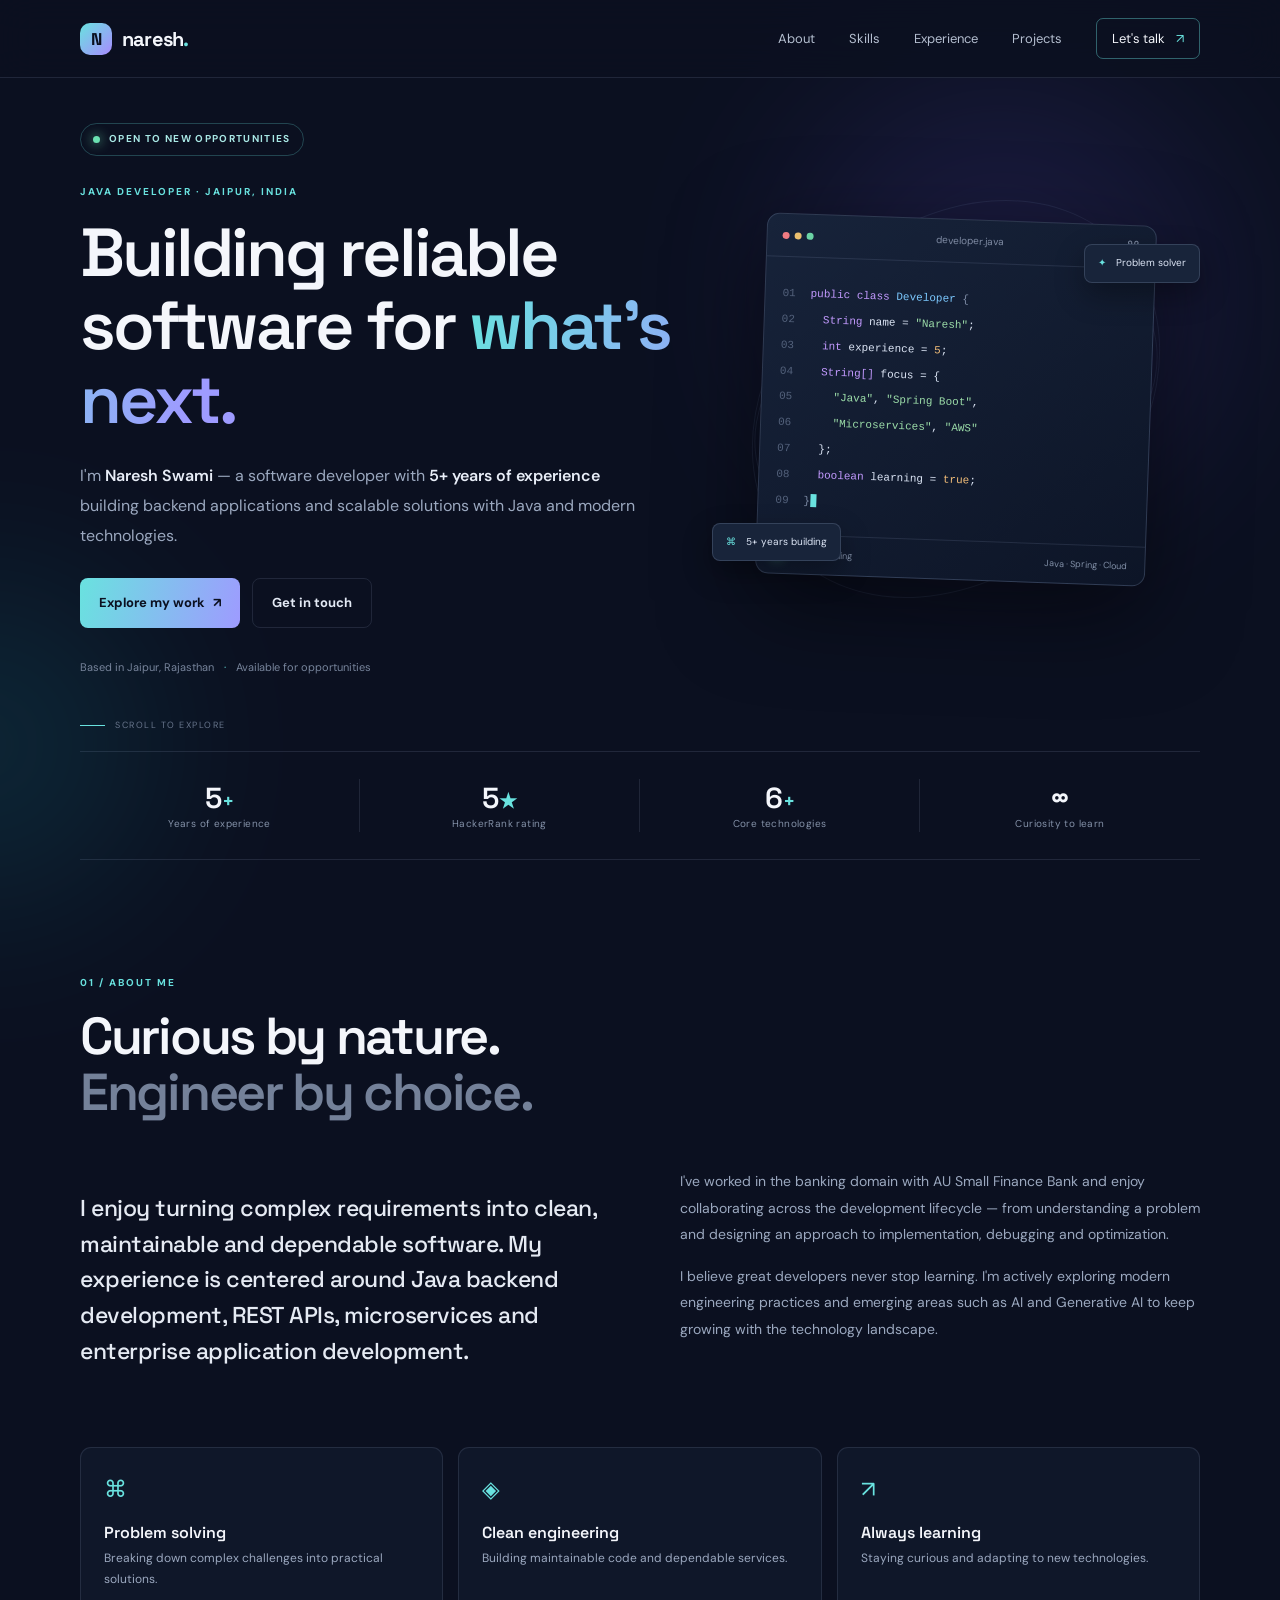
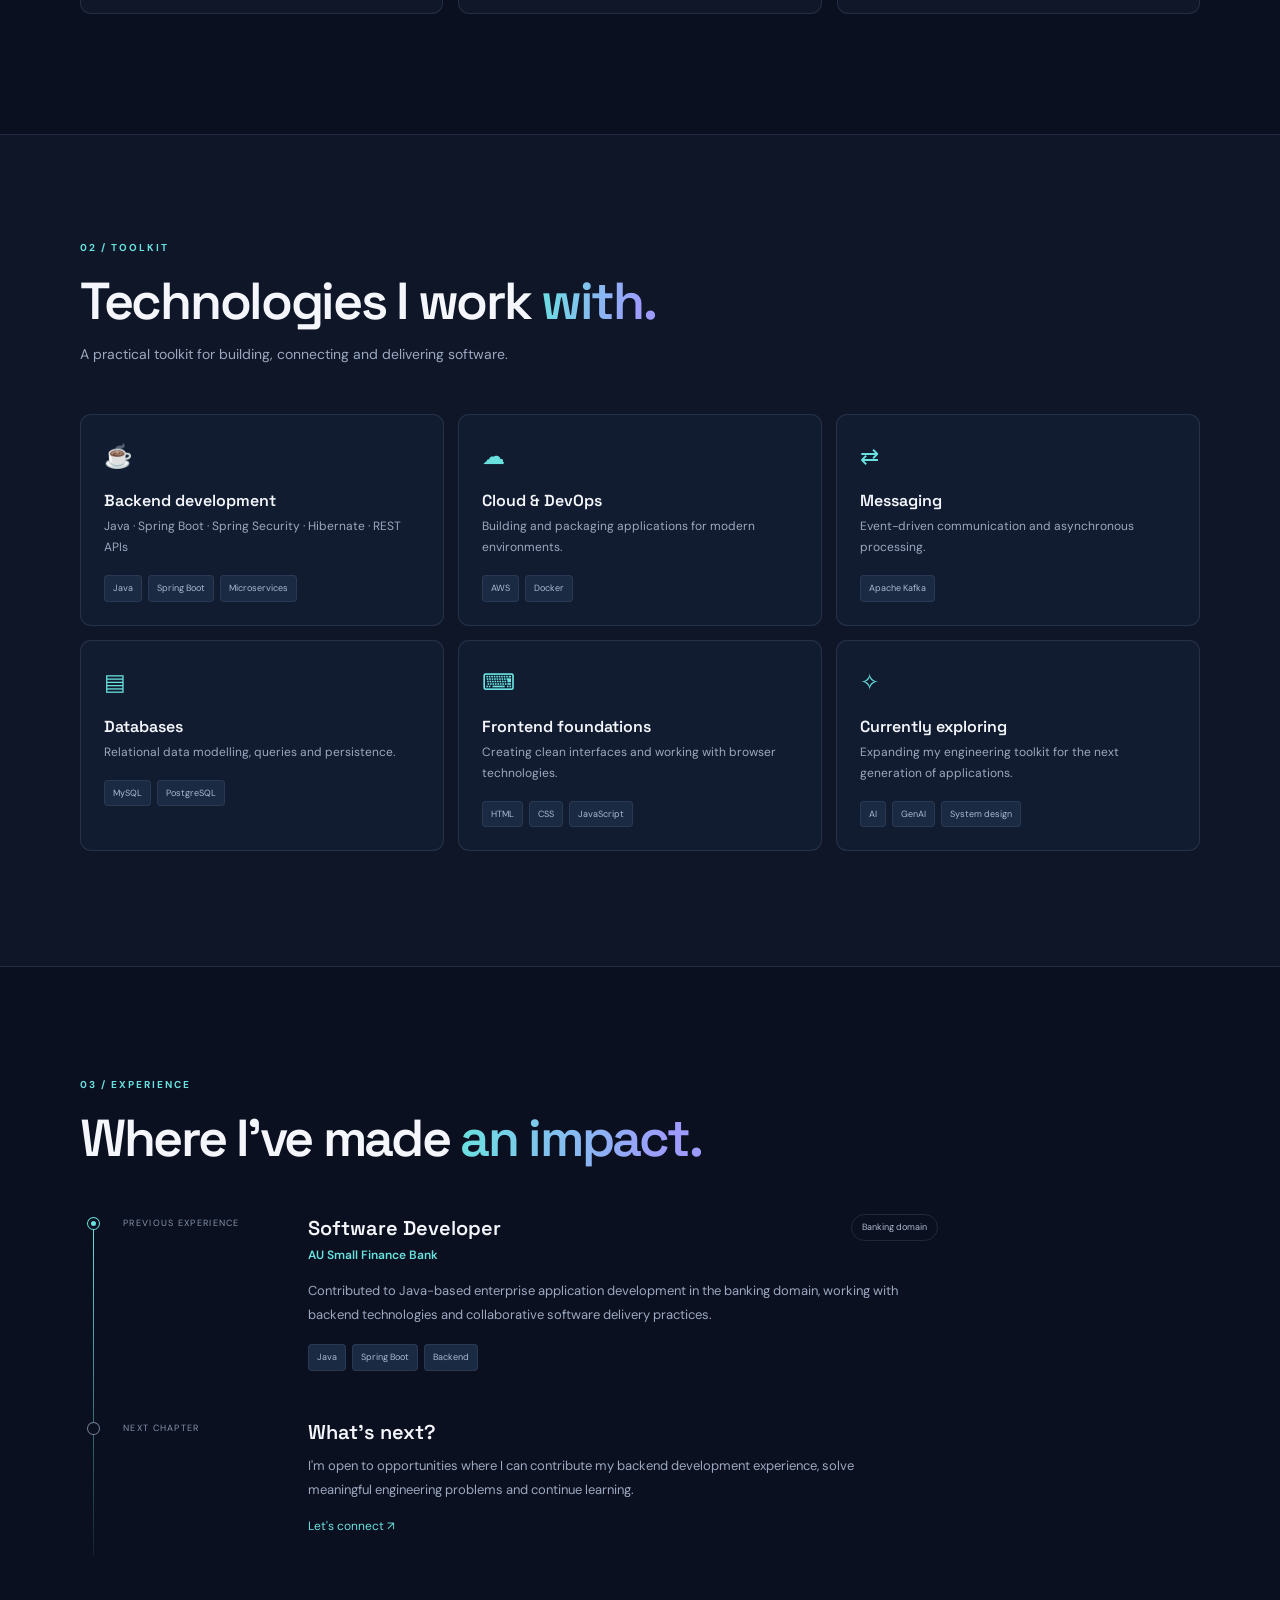
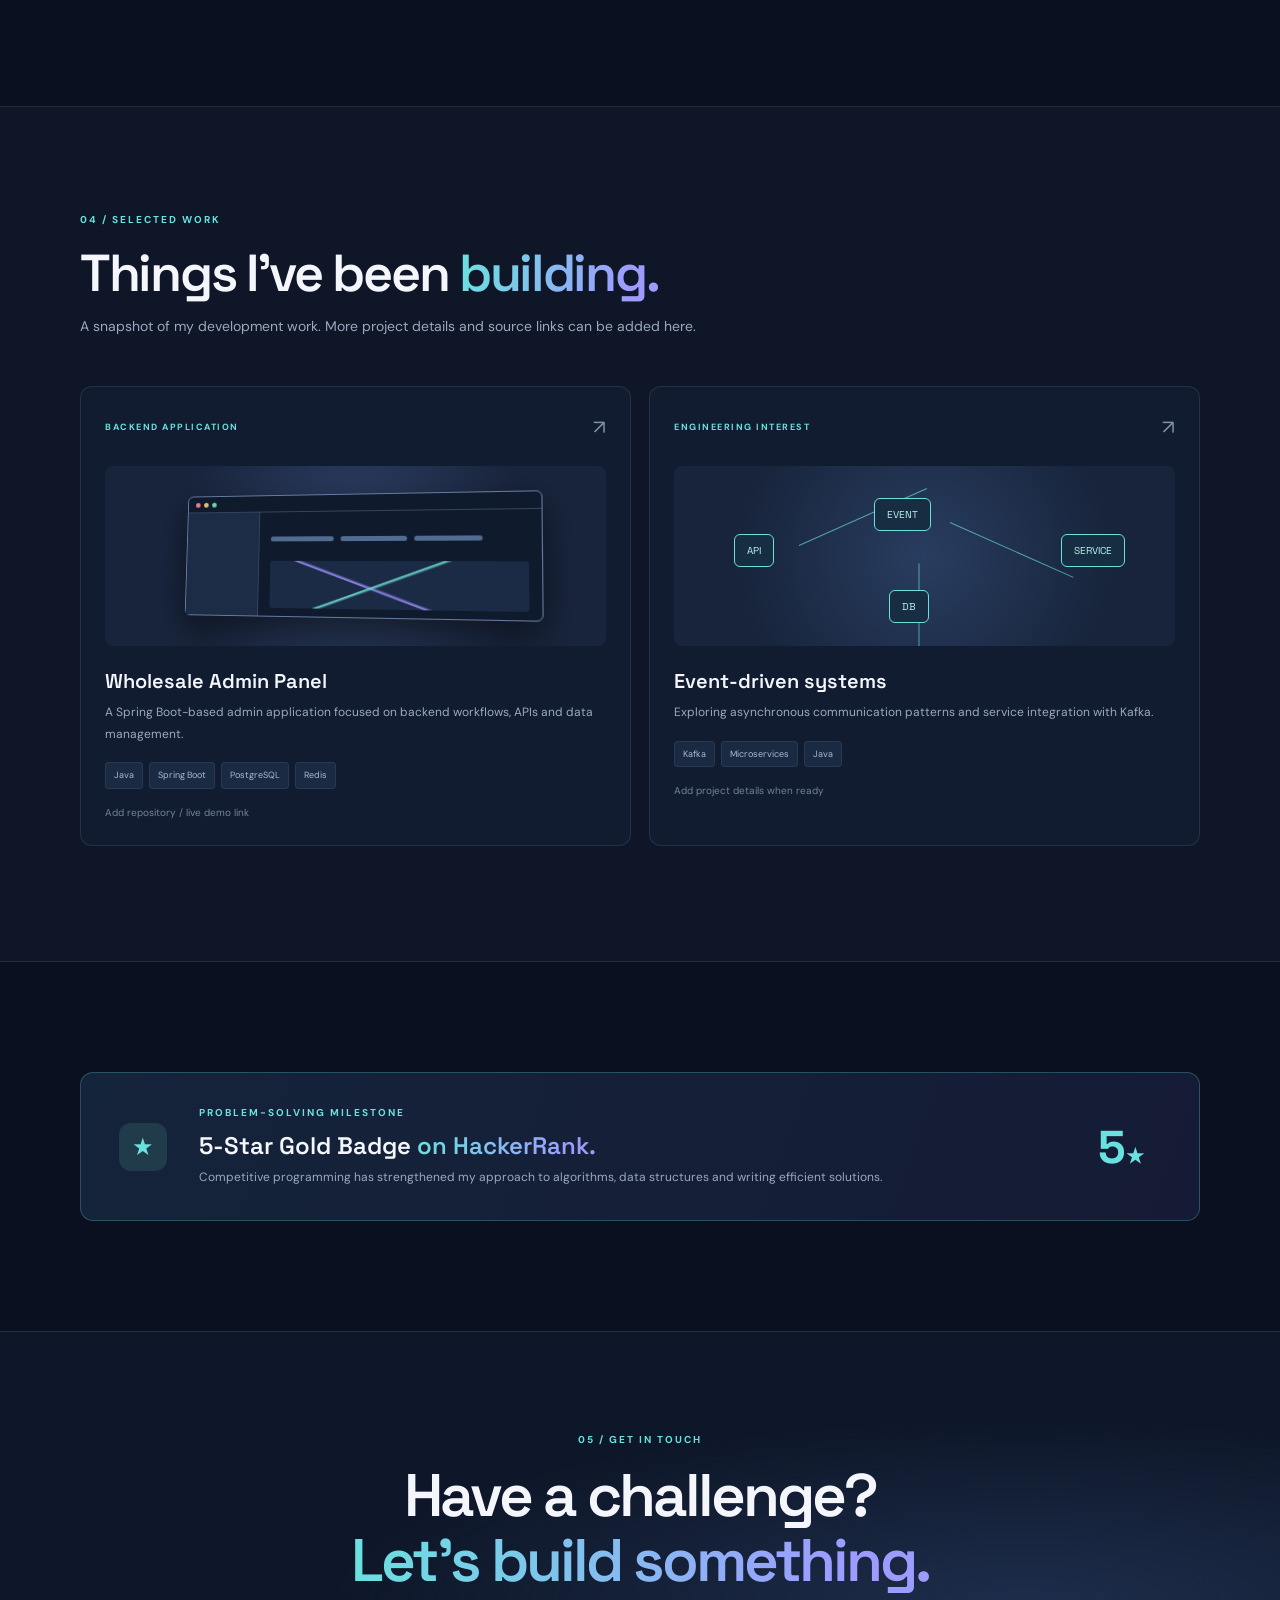
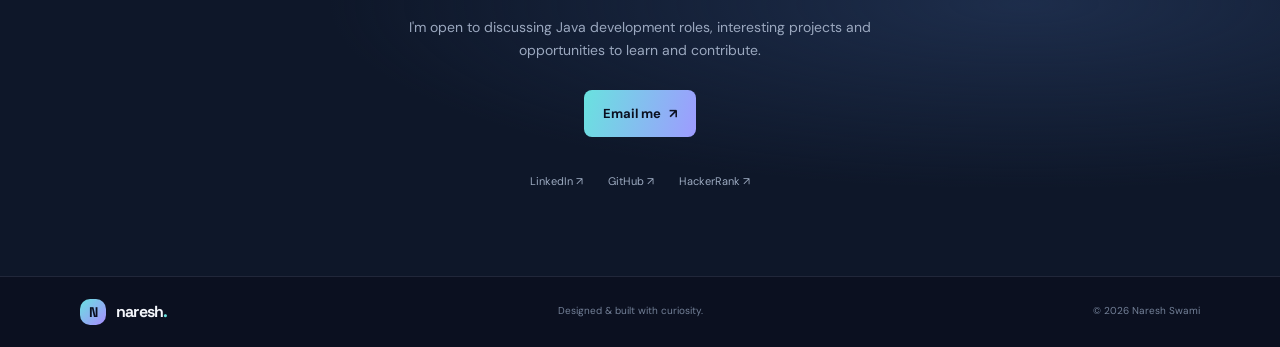
==== index.html @ f4369793 "first commit" ====
<!DOCTYPE html>
<html lang="en">
<head>
  <meta charset="UTF-8" />
  <meta name="viewport" content="width=device-width, initial-scale=1.0" />
  <meta name="theme-color" content="#0b1020" />
  <meta name="description" content="Naresh Swami — Java Developer with 5+ years of experience in Java, Spring Boot, Microservices, AWS and Kafka." />
  <title>Naresh Swami | Java Developer</title>
  <link rel="preconnect" href="https://fonts.googleapis.com">
  <link rel="preconnect" href="https://fonts.gstatic.com" crossorigin>
  <link href="https://fonts.googleapis.com/css2?family=DM+Sans:wght@400;500;600;700&family=Space+Grotesk:wght@400;500;600;700&display=swap" rel="stylesheet">
  <link rel="stylesheet" href="style.css" />
</head>
<body>
  <div class="ambient ambient-one"></div><div class="ambient ambient-two"></div>
  <header class="site-header">
    <nav class="nav container" aria-label="Main navigation">
      <a class="brand" href="#home" aria-label="Naresh Swami home"><span class="brand-mark">N</span><span>naresh<span class="brand-dot">.</span></span></a>
      <button class="menu-toggle" id="menuToggle" aria-label="Open navigation" aria-expanded="false"><span></span><span></span><span></span></button>
      <div class="nav-links" id="navLinks">
        <a href="#about">About</a><a href="#skills">Skills</a><a href="#experience">Experience</a><a href="#projects">Projects</a>
        <a class="nav-cta" href="#contact">Let's talk <span>↗</span></a>
      </div>
    </nav>
  </header>

  <main>
    <section class="hero container" id="home">
      <div class="hero-copy">
        <div class="availability"><span class="pulse"></span> OPEN TO NEW OPPORTUNITIES</div>
        <p class="eyebrow">JAVA DEVELOPER · JAIPUR, INDIA</p>
        <h1>Building reliable<br>software for <span class="gradient-text">what's next.</span></h1>
        <p class="hero-intro">I'm <strong>Naresh Swami</strong> — a software developer with <strong>5+ years of experience</strong> building backend applications and scalable solutions with Java and modern technologies.</p>
        <div class="hero-actions">
          <a class="button button-primary" href="#projects">Explore my work <span>↗</span></a>
          <a class="button button-ghost" href="#contact">Get in touch</a>
        </div>
        <div class="hero-meta"><span>Based in Jaipur, Rajasthan</span><span class="meta-separator">·</span><span>Available for opportunities</span></div>
      </div>
      <div class="hero-visual" aria-label="Developer profile card">
        <div class="orbit orbit-a"></div><div class="orbit orbit-b"></div>
        <div class="code-card">
          <div class="code-top"><div class="window-dots"><i></i><i></i><i></i></div><span>developer.java</span><span class="code-lock">⌘</span></div>
          <div class="code-content">
            <div><span class="line-no">01</span><span class="code-purple">public class</span> <span class="code-blue">Developer</span> <span class="code-muted">{</span></div>
            <div><span class="line-no">02</span>&nbsp;&nbsp;<span class="code-purple">String</span> name = <span class="code-green">"Naresh"</span>;</div>
            <div><span class="line-no">03</span>&nbsp;&nbsp;<span class="code-purple">int</span> experience = <span class="code-orange">5</span>;</div>
            <div><span class="line-no">04</span>&nbsp;&nbsp;<span class="code-purple">String[]</span> focus = {</div>
            <div><span class="line-no">05</span>&nbsp;&nbsp;&nbsp;&nbsp;<span class="code-green">"Java"</span>, <span class="code-green">"Spring Boot"</span>,</div>
            <div><span class="line-no">06</span>&nbsp;&nbsp;&nbsp;&nbsp;<span class="code-green">"Microservices"</span>, <span class="code-green">"AWS"</span></div>
            <div><span class="line-no">07</span>&nbsp;&nbsp;};</div>
            <div><span class="line-no">08</span>&nbsp;&nbsp;<span class="code-purple">boolean</span> learning = <span class="code-orange">true</span>;</div>
            <div><span class="line-no">09</span><span class="code-muted">}</span><span class="cursor"></span></div>
          </div>
          <div class="code-footer"><span><b></b> Always learning</span><span>Java · Spring · Cloud</span></div>
        </div>
        <div class="float-chip chip-top"><span>✦</span> Problem solver</div>
        <div class="float-chip chip-bottom"><span>⌘</span> 5+ years building</div>
      </div>
      <a class="scroll-cue" href="#about"><span></span> SCROLL TO EXPLORE</a>
    </section>

    <section class="quick-stats container" aria-label="Highlights">
      <div class="stat"><strong>5<span>+</span></strong><small>Years of experience</small></div>
      <div class="stat"><strong>5<span>★</span></strong><small>HackerRank rating</small></div>
      <div class="stat"><strong>6<span>+</span></strong><small>Core technologies</small></div>
      <div class="stat"><strong>∞</strong><small>Curiosity to learn</small></div>
    </section>

    <section class="section container" id="about">
      <div class="section-heading"><p class="eyebrow">01 / ABOUT ME</p><h2>Curious by nature.<br><span class="muted-heading">Engineer by choice.</span></h2></div>
      <div class="about-grid">
        <div class="about-lead"><p>I enjoy turning complex requirements into clean, maintainable and dependable software. My experience is centered around Java backend development, REST APIs, microservices and enterprise application development.</p></div>
        <div class="about-detail"><p>I've worked in the banking domain with AU Small Finance Bank and enjoy collaborating across the development lifecycle — from understanding a problem and designing an approach to implementation, debugging and optimization.</p><p>I believe great developers never stop learning. I'm actively exploring modern engineering practices and emerging areas such as AI and Generative AI to keep growing with the technology landscape.</p></div>
      </div>
      <div class="principles">
        <div><span class="principle-icon">⌘</span><h3>Problem solving</h3><p>Breaking down complex challenges into practical solutions.</p></div>
        <div><span class="principle-icon">◈</span><h3>Clean engineering</h3><p>Building maintainable code and dependable services.</p></div>
        <div><span class="principle-icon">↗</span><h3>Always learning</h3><p>Staying curious and adapting to new technologies.</p></div>
      </div>
    </section>

    <section class="section section-alt" id="skills">
      <div class="container">
        <div class="section-heading"><p class="eyebrow">02 / TOOLKIT</p><h2>Technologies I work <span class="gradient-text">with.</span></h2><p class="section-subtitle">A practical toolkit for building, connecting and delivering software.</p></div>
        <div class="skill-grid">
          <article class="skill-card"><div class="skill-icon">☕</div><h3>Backend development</h3><p>Java · Spring Boot · Spring Security · Hibernate · REST APIs</p><div class="tags"><span>Java</span><span>Spring Boot</span><span>Microservices</span></div></article>
          <article class="skill-card"><div class="skill-icon">☁</div><h3>Cloud & DevOps</h3><p>Building and packaging applications for modern environments.</p><div class="tags"><span>AWS</span><span>Docker</span></div></article>
          <article class="skill-card"><div class="skill-icon">⇄</div><h3>Messaging</h3><p>Event-driven communication and asynchronous processing.</p><div class="tags"><span>Apache Kafka</span></div></article>
          <article class="skill-card"><div class="skill-icon">▤</div><h3>Databases</h3><p>Relational data modelling, queries and persistence.</p><div class="tags"><span>MySQL</span><span>PostgreSQL</span></div></article>
          <article class="skill-card"><div class="skill-icon">⌨</div><h3>Frontend foundations</h3><p>Creating clean interfaces and working with browser technologies.</p><div class="tags"><span>HTML</span><span>CSS</span><span>JavaScript</span></div></article>
          <article class="skill-card"><div class="skill-icon">✧</div><h3>Currently exploring</h3><p>Expanding my engineering toolkit for the next generation of applications.</p><div class="tags"><span>AI</span><span>GenAI</span><span>System design</span></div></article>
        </div>
      </div>
    </section>

    <section class="section container" id="experience">
      <div class="section-heading"><p class="eyebrow">03 / EXPERIENCE</p><h2>Where I've made <span class="gradient-text">an impact.</span></h2></div>
      <div class="timeline">
        <div class="timeline-line"></div>
        <article class="timeline-item"><div class="timeline-dot"></div><div class="timeline-date">PREVIOUS EXPERIENCE</div><div class="timeline-content"><div class="timeline-title"><h3>Software Developer</h3><span class="work-type">Banking domain</span></div><h4>AU Small Finance Bank</h4><p>Contributed to Java-based enterprise application development in the banking domain, working with backend technologies and collaborative software delivery practices.</p><div class="tags"><span>Java</span><span>Spring Boot</span><span>Backend</span></div></div></article>
        <article class="timeline-item"><div class="timeline-dot dot-outline"></div><div class="timeline-date">NEXT CHAPTER</div><div class="timeline-content next-role"><h3>What's next?</h3><p>I'm open to opportunities where I can contribute my backend development experience, solve meaningful engineering problems and continue learning.</p><a href="#contact" class="text-link">Let's connect <span>↗</span></a></div></article>
      </div>
    </section>

    <section class="section section-alt" id="projects">
      <div class="container">
        <div class="section-heading"><p class="eyebrow">04 / SELECTED WORK</p><h2>Things I've been <span class="gradient-text">building.</span></h2><p class="section-subtitle">A snapshot of my development work. More project details and source links can be added here.</p></div>
        <div class="project-grid">
          <article class="project-card project-featured"><div class="project-top"><span class="project-type">BACKEND APPLICATION</span><span class="project-arrow">↗</span></div><div class="project-art"><div class="mini-window"><div class="mini-bar"><i></i><i></i><i></i></div><div class="mini-layout"><div class="mini-sidebar"></div><div class="mini-main"><b></b><b></b><b></b><div class="mini-chart"></div></div></div></div></div><h3>Wholesale Admin Panel</h3><p>A Spring Boot-based admin application focused on backend workflows, APIs and data management.</p><div class="tags"><span>Java</span><span>Spring Boot</span><span>PostgreSQL</span><span>Redis</span></div><span class="project-note">Add repository / live demo link</span></article>
          <article class="project-card project-secondary"><div class="project-top"><span class="project-type">ENGINEERING INTEREST</span><span class="project-arrow">↗</span></div><div class="project-art kafka-art"><div class="node n1">API</div><div class="node n2">EVENT</div><div class="node n3">SERVICE</div><div class="node n4">DB</div><div class="connector c1"></div><div class="connector c2"></div><div class="connector c3"></div></div><h3>Event-driven systems</h3><p>Exploring asynchronous communication patterns and service integration with Kafka.</p><div class="tags"><span>Kafka</span><span>Microservices</span><span>Java</span></div><span class="project-note">Add project details when ready</span></article>
        </div>
      </div>
    </section>

    <section class="section container recognition">
      <div class="recognition-card"><div class="recognition-icon">★</div><div><p class="eyebrow">PROBLEM-SOLVING MILESTONE</p><h2>5-Star Gold Badge <span class="gradient-text">on HackerRank.</span></h2><p>Competitive programming has strengthened my approach to algorithms, data structures and writing efficient solutions.</p></div><div class="recognition-mark">5<span>★</span></div></div>
    </section>

    <section class="contact-section" id="contact">
      <div class="container contact-inner"><p class="eyebrow">05 / GET IN TOUCH</p><h2>Have a challenge?<br><span class="gradient-text">Let's build something.</span></h2><p class="contact-copy">I'm open to discussing Java development roles, interesting projects and opportunities to learn and contribute.</p><a class="button button-primary" href="mailto:nareshswami2334@gmail.com" id="emailButton">Email me <span>↗</span></a><div class="social-links"><a href="https://www.linkedin.com/" target="_blank" rel="noreferrer">LinkedIn ↗</a><a href="https://github.com/NARESHSWAMI199" target="_blank" rel="noreferrer">GitHub ↗</a><a href="https://www.hackerrank.com/" target="_blank" rel="noreferrer">HackerRank ↗</a></div></div>
    </section>
  </main>

  <footer class="footer"><div class="container footer-inner"><a class="brand" href="#home"><span class="brand-mark">N</span><span>naresh<span class="brand-dot">.</span></span></a><span>Designed & built with curiosity.</span><span>© <span id="year"></span> Naresh Swami</span></div></footer>
  <button class="back-top" id="backTop" aria-label="Back to top">↑</button>
  <script src="script.js"></script>
</body>
</html>
---- style.css ----
:root{--bg:#0b1020;--panel:#111a2e;--panel2:#131e34;--text:#f4f6fb;--muted:#9ba8bf;--line:rgba(177,195,226,.13);--cyan:#69e2df;--violet:#a88bff;--font:'DM Sans',sans-serif;--display:'Space Grotesk',sans-serif}*{box-sizing:border-box}html{scroll-behavior:smooth;scroll-padding-top:90px}body{margin:0;background:var(--bg);color:var(--text);font-family:var(--font);line-height:1.65;overflow-x:hidden}a{color:inherit;text-decoration:none}.container{width:min(1120px,calc(100% - 48px));margin:auto}.ambient{position:absolute;z-index:-1;pointer-events:none;filter:blur(90px);opacity:.16;border-radius:50%}.ambient-one{width:430px;height:430px;background:#6752d9;top:80px;right:5%}.ambient-two{width:330px;height:330px;background:#1a9caa;top:580px;left:-180px}.site-header{height:78px;border-bottom:1px solid var(--line);position:sticky;top:0;z-index:20;background:rgba(11,16,32,.82);backdrop-filter:blur(18px)}.nav,.nav-links,.brand{display:flex;align-items:center}.nav{height:100%;justify-content:space-between}.brand{gap:10px;font:700 20px var(--display);letter-spacing:-.8px}.brand-mark{width:32px;height:32px;display:grid;place-items:center;border-radius:10px;background:linear-gradient(135deg,var(--cyan),var(--violet));color:#0b1020;font-size:17px}.brand-dot{color:var(--cyan)}.nav-links{gap:34px;color:#b5bfd0;font-size:13px}.nav-links a:hover,.social-links a:hover{color:var(--cyan)}.nav-cta{border:1px solid rgba(105,226,223,.4);padding:9px 15px;border-radius:7px;color:var(--text)}.nav-cta span,.button span{margin-left:8px;color:var(--cyan)}.menu-toggle{display:none;background:none;border:0}.hero{min-height:640px;display:grid;grid-template-columns:1.1fr .9fr;align-items:center;gap:35px;position:relative;padding-top:45px;padding-bottom:75px}.availability{display:inline-flex;align-items:center;gap:9px;padding:7px 12px;border:1px solid rgba(105,226,223,.25);border-radius:50px;color:#a9e8e5;font-size:10px;letter-spacing:1.35px;font-weight:700;margin-bottom:28px}.pulse,.code-footer b{width:7px;height:7px;border-radius:50%;background:#6be1b1;box-shadow:0 0 12px #6be1b1}.eyebrow{font-size:10px;letter-spacing:2px;color:var(--cyan);font-weight:700;margin:0 0 16px}.hero h1,.section-heading h2,.contact-inner h2{font:600 clamp(42px,5.4vw,68px)/1.08 var(--display);letter-spacing:-3px;margin:0}.gradient-text{background:linear-gradient(100deg,var(--cyan),#9e9bff 85%);-webkit-background-clip:text;background-clip:text;color:transparent}.hero-intro{max-width:560px;color:var(--muted);font-size:16px;line-height:1.85;margin:25px 0 28px}.hero-intro strong{color:#e8edf7;font-weight:600}.hero-actions{display:flex;gap:12px;flex-wrap:wrap}.button{display:inline-flex;align-items:center;justify-content:center;padding:13px 19px;border-radius:8px;font-size:13px;font-weight:700;transition:.2s}.button-primary{background:linear-gradient(105deg,#69e2df,#9e9bff);color:#0b1020}.button-primary span{color:#0b1020}.button-primary:hover{transform:translateY(-3px);box-shadow:0 10px 28px #69e2df30}.button-ghost{border:1px solid var(--line);color:#e3e9f4}.button-ghost:hover{border-color:var(--cyan)}.hero-meta{margin-top:30px;color:#77849b;font-size:11px}.meta-separator{padding:0 10px;color:var(--cyan)}.hero-visual{min-height:420px;display:grid;place-items:center;position:relative}.orbit{position:absolute;border:1px solid rgba(133,154,198,.12);border-radius:50%;transform:rotate(-22deg)}.orbit-a{width:420px;height:280px}.orbit-b{width:350px;height:450px;transform:rotate(48deg)}.code-card{position:relative;width:min(390px,100%);border:1px solid rgba(164,185,220,.2);border-radius:13px;background:linear-gradient(145deg,#17233a,#0d1527);box-shadow:0 28px 90px #0008;transform:rotate(2deg);z-index:2}.code-top{height:43px;border-bottom:1px solid var(--line);display:flex;align-items:center;justify-content:space-between;padding:0 15px;color:#7f8ba3;font-size:10px}.window-dots{display:flex;gap:5px}.window-dots i,.mini-bar i{width:7px;height:7px;border-radius:50%;background:#f07b82}.window-dots i:nth-child(2),.mini-bar i:nth-child(2){background:#eabf6e}.window-dots i:nth-child(3),.mini-bar i:nth-child(3){background:#6bd4a5}.code-lock{font-size:14px}.code-content{padding:24px 17px 20px;font:11px/2.35 ui-monospace,SFMono-Regular,Menlo,monospace;color:#dce5f5;white-space:nowrap}.line-no{display:inline-block;width:28px;color:#53617b}.code-purple{color:#c39aff}.code-blue{color:#7cc9ff}.code-green{color:#9cdda9}.code-orange{color:#f2bd78}.code-muted{color:#7e8ca6}.code-footer{border-top:1px solid var(--line);padding:12px 17px;display:flex;justify-content:space-between;color:#8290a8;font-size:9px}.code-footer span:first-child{display:flex;align-items:center;gap:7px}.cursor{display:inline-block;width:6px;height:13px;background:var(--cyan);vertical-align:middle;animation:blink 1s infinite}@keyframes blink{50%{opacity:0}}.float-chip{position:absolute;z-index:3;background:#18243a;border:1px solid rgba(164,185,220,.2);padding:10px 13px;border-radius:8px;font-size:10px;color:#dce5f5;box-shadow:0 12px 30px #0005}.float-chip span{color:var(--cyan);margin-right:7px}.chip-top{top:55px;right:0}.chip-bottom{bottom:48px;left:0}.scroll-cue{position:absolute;bottom:18px;left:0;display:flex;align-items:center;gap:10px;color:#68758c;font-size:9px;letter-spacing:1.5px}.scroll-cue span{width:25px;height:1px;background:var(--cyan)}.quick-stats{border-top:1px solid var(--line);border-bottom:1px solid var(--line);display:grid;grid-template-columns:repeat(4,1fr);padding:27px 0;margin-bottom:115px}.stat{display:flex;flex-direction:column;align-items:center;border-right:1px solid var(--line)}.stat:last-child{border:0}.stat strong{font:600 29px var(--display)}.stat strong span{color:var(--cyan);font-size:20px}.stat small{color:#8491a8;font-size:10px;letter-spacing:.4px}.section{padding:0 0 120px}.section-heading{margin-bottom:48px}.section-heading h2{font-size:clamp(36px,4.3vw,52px);letter-spacing:-2.3px}.muted-heading{color:#748199}.about-grid{display:grid;grid-template-columns:1fr 1fr;gap:80px}.about-lead{font:500 23px/1.55 var(--display);color:#e5eaf3;letter-spacing:-.5px}.about-detail{color:var(--muted);font-size:14px;line-height:1.9}.about-detail p{margin:0 0 15px}.principles{display:grid;grid-template-columns:repeat(3,1fr);gap:15px;margin-top:55px}.principles>div,.skill-card{border:1px solid var(--line);background:rgba(18,28,48,.62);border-radius:11px;padding:23px}.principle-icon,.skill-icon{color:var(--cyan);font-size:23px}.principles h3,.skill-card h3{font:600 16px var(--display);margin:13px 0 5px}.principles p,.skill-card p{color:var(--muted);font-size:12px;margin:0;line-height:1.75}.section-alt{background:#0e1628;border-top:1px solid var(--line);border-bottom:1px solid var(--line);padding:105px 0 115px;margin-bottom:110px}.section-subtitle{color:var(--muted);font-size:14px;margin:14px 0 0}.skill-grid{display:grid;grid-template-columns:repeat(3,1fr);gap:14px}.skill-card{background:#111c30;transition:.25s}.skill-card:hover,.project-card:hover{transform:translateY(-4px);border-color:rgba(105,226,223,.35)}.skill-card h3{margin-top:14px}.tags{display:flex;flex-wrap:wrap;gap:6px;margin-top:17px}.tags span{font-size:9px;color:#a8bad0;background:#1b2a43;border:1px solid rgba(164,185,220,.1);padding:5px 8px;border-radius:4px}.timeline{position:relative;max-width:850px;margin-left:8px}.timeline-line{position:absolute;left:5px;top:8px;bottom:30px;width:1px;background:linear-gradient(var(--cyan),rgba(105,226,223,.08))}.timeline-item{position:relative;display:grid;grid-template-columns:150px 1fr;gap:35px;padding:0 0 48px 35px}.timeline-dot{position:absolute;left:0;top:4px;width:11px;height:11px;background:var(--cyan);border:3px solid #0b1020;border-radius:50%;box-shadow:0 0 0 1px var(--cyan)}.dot-outline{background:var(--bg);box-shadow:0 0 0 1px #75829a}.timeline-date{font-size:9px;letter-spacing:1.3px;color:#8593a9;padding-top:2px}.timeline-title{display:flex;justify-content:space-between;align-items:center;gap:15px}.timeline-content h3{font:600 20px var(--display);margin:0}.timeline-content h4{color:var(--cyan);font-size:12px;font-weight:600;margin:5px 0 13px}.timeline-content p{max-width:610px;color:var(--muted);font-size:13px;line-height:1.85;margin:0}.work-type{font-size:9px;color:#aebbd0;border:1px solid var(--line);border-radius:30px;padding:5px 10px}.next-role h3{margin-bottom:9px}.text-link{display:inline-block;color:var(--cyan);font-size:12px;margin-top:15px}.project-grid{display:grid;grid-template-columns:1fr 1fr;gap:18px}.project-card{border:1px solid var(--line);background:#111c30;border-radius:12px;padding:24px;transition:.25s}.project-top{display:flex;justify-content:space-between;align-items:center}.project-type{font-size:9px;letter-spacing:1.5px;color:var(--cyan);font-weight:700}.project-arrow{font-size:20px;color:#8190a8}.project-art{height:180px;margin:22px 0;border-radius:8px;background:radial-gradient(circle at 50% 45%,#31436b,#18243c 65%);display:grid;place-items:center;overflow:hidden}.mini-window{width:72%;height:125px;border:1px solid #667b9f;border-radius:6px;background:#101a2d;box-shadow:0 12px 35px #0008;transform:perspective(600px) rotateY(-10deg) rotateX(4deg)}.mini-bar{height:17px;border-bottom:1px solid #33445f;display:flex;gap:4px;align-items:center;padding-left:8px}.mini-bar i{width:5px;height:5px}.mini-layout{display:flex;height:calc(100% - 17px)}.mini-sidebar{width:22%;background:#1c2b46;border-right:1px solid #33445f}.mini-main{padding:12px;flex:1}.mini-main b{display:inline-block;width:26%;height:5px;border-radius:3px;background:#516b91;margin-right:7px}.mini-chart{height:48px;margin-top:12px;border-radius:3px;background:linear-gradient(160deg,transparent 45%,#6be0d5 46%,transparent 48%),linear-gradient(20deg,transparent 40%,#9a8bfa 41%,transparent 43%),#1b2b45}.kafka-art{position:relative;background:radial-gradient(circle,#293d60,#17243b 70%)}.node{position:absolute;z-index:2;border:1px solid #6be0d5;background:#172d42;border-radius:6px;padding:9px 12px;color:#b7f1ed;font:10px var(--display)}.n1{left:12%;top:38%}.n2{left:40%;top:18%}.n3{right:10%;top:38%}.n4{left:43%;bottom:13%}.connector{position:absolute;height:1px;background:#6be0d5;opacity:.65;transform-origin:left}.c1{width:28%;left:25%;top:44%;transform:rotate(-24deg)}.c2{width:27%;left:55%;top:31%;transform:rotate(24deg)}.c3{width:30%;left:49%;top:54%;transform:rotate(90deg)}.project-card h3{font:600 20px var(--display);margin:0 0 8px}.project-card>p{font-size:12px;color:var(--muted);line-height:1.8;margin:0}.project-note{display:block;color:#72829b;font-size:10px;margin-top:16px}.recognition{padding-bottom:110px}.recognition-card{border:1px solid rgba(105,226,223,.25);background:linear-gradient(110deg,#14243a,#151b35);border-radius:13px;padding:32px 38px;display:grid;grid-template-columns:55px 1fr 80px;align-items:center;gap:25px}.recognition-icon{width:48px;height:48px;border-radius:12px;background:#203c4a;display:grid;place-items:center;color:var(--cyan);font-size:24px}.recognition-card .eyebrow{margin-bottom:8px}.recognition-card h2{font:600 24px var(--display);margin:0 0 7px}.recognition-card p:last-child{color:var(--muted);font-size:12px;margin:0}.recognition-mark{font:700 46px var(--display);color:var(--cyan);text-align:center}.recognition-mark span{font-size:20px}.contact-section{padding:100px 0 85px;background:radial-gradient(ellipse at 80% 50%,#1d2d4b 0,transparent 48%),#0e1729;border-top:1px solid var(--line)}.contact-inner{text-align:center}.contact-inner h2{font-size:clamp(42px,5vw,60px)}.contact-copy{color:var(--muted);font-size:14px;max-width:500px;margin:22px auto 28px}.social-links{display:flex;justify-content:center;gap:25px;margin-top:35px;color:#9caac0;font-size:11px}.footer{border-top:1px solid var(--line);padding:22px 0}.footer-inner{display:flex;align-items:center;justify-content:space-between;color:#748198;font-size:10px}.footer .brand{color:var(--text);font-size:16px}.footer .brand-mark{width:26px;height:26px;font-size:14px}.back-top{position:fixed;right:24px;bottom:24px;width:38px;height:38px;border:1px solid var(--line);border-radius:9px;background:#17243a;color:var(--cyan);font-size:18px;opacity:0;pointer-events:none;transition:.2s;cursor:pointer}.back-top.visible{opacity:1;pointer-events:auto}
@media(max-width:850px){.hero{grid-template-columns:1fr;min-height:auto;padding-top:85px;padding-bottom:100px}.hero-visual{min-height:390px;margin-top:10px}.scroll-cue{bottom:25px}.about-grid{gap:35px}.skill-grid{grid-template-columns:repeat(2,1fr)}.nav-links{gap:20px}.chip-top{right:8%}.chip-bottom{left:8%}}
@media(max-width:620px){.container{width:min(100% - 34px,1120px)}.site-header{height:68px}.menu-toggle{display:flex;flex-direction:column;gap:5px;padding:8px}.menu-toggle span{width:22px;height:2px;background:#e8eef8;border-radius:2px}.nav-links{display:none;position:absolute;top:67px;left:0;right:0;background:#101a2e;padding:22px;flex-direction:column;align-items:stretch;border-bottom:1px solid var(--line)}.nav-links.open{display:flex}.nav-cta{text-align:center}.hero{padding-top:65px;gap:5px}.hero h1{font-size:46px;letter-spacing:-2.5px}.hero-intro{font-size:14px}.hero-visual{min-height:350px}.code-card{width:95%;}.code-content{font-size:9px;padding:17px 10px}.orbit-a{width:300px;height:220px}.orbit-b{width:270px;height:360px}.chip-top{right:-4px;top:28px}.chip-bottom{left:-4px;bottom:30px}.quick-stats{grid-template-columns:repeat(2,1fr);row-gap:20px;margin-bottom:85px}.stat:nth-child(2){border:0}.stat strong{font-size:25px}.section{padding-bottom:85px}.section-heading{margin-bottom:32px}.section-heading h2{font-size:39px}.about-grid{grid-template-columns:1fr;gap:12px}.about-lead{font-size:20px}.principles{grid-template-columns:1fr;margin-top:30px}.principles>div{padding:18px}.section-alt{padding:80px 0;margin-bottom:80px}.skill-grid{grid-template-columns:1fr}.timeline-item{grid-template-columns:1fr;gap:8px;padding-left:28px}.timeline-title{align-items:flex-start;flex-direction:column;gap:5px}.project-grid{grid-template-columns:1fr}.recognition{padding-bottom:80px}.recognition-card{grid-template-columns:45px 1fr;padding:22px;gap:15px}.recognition-icon{width:40px;height:40px}.recognition-card h2{font-size:19px}.recognition-mark{display:none}.contact-section{padding:80px 0 65px}.contact-inner h2{font-size:43px;letter-spacing:-2px}.social-links{gap:16px;flex-wrap:wrap}.footer-inner{gap:13px;flex-wrap:wrap}.footer-inner>span:nth-child(2){display:none}}
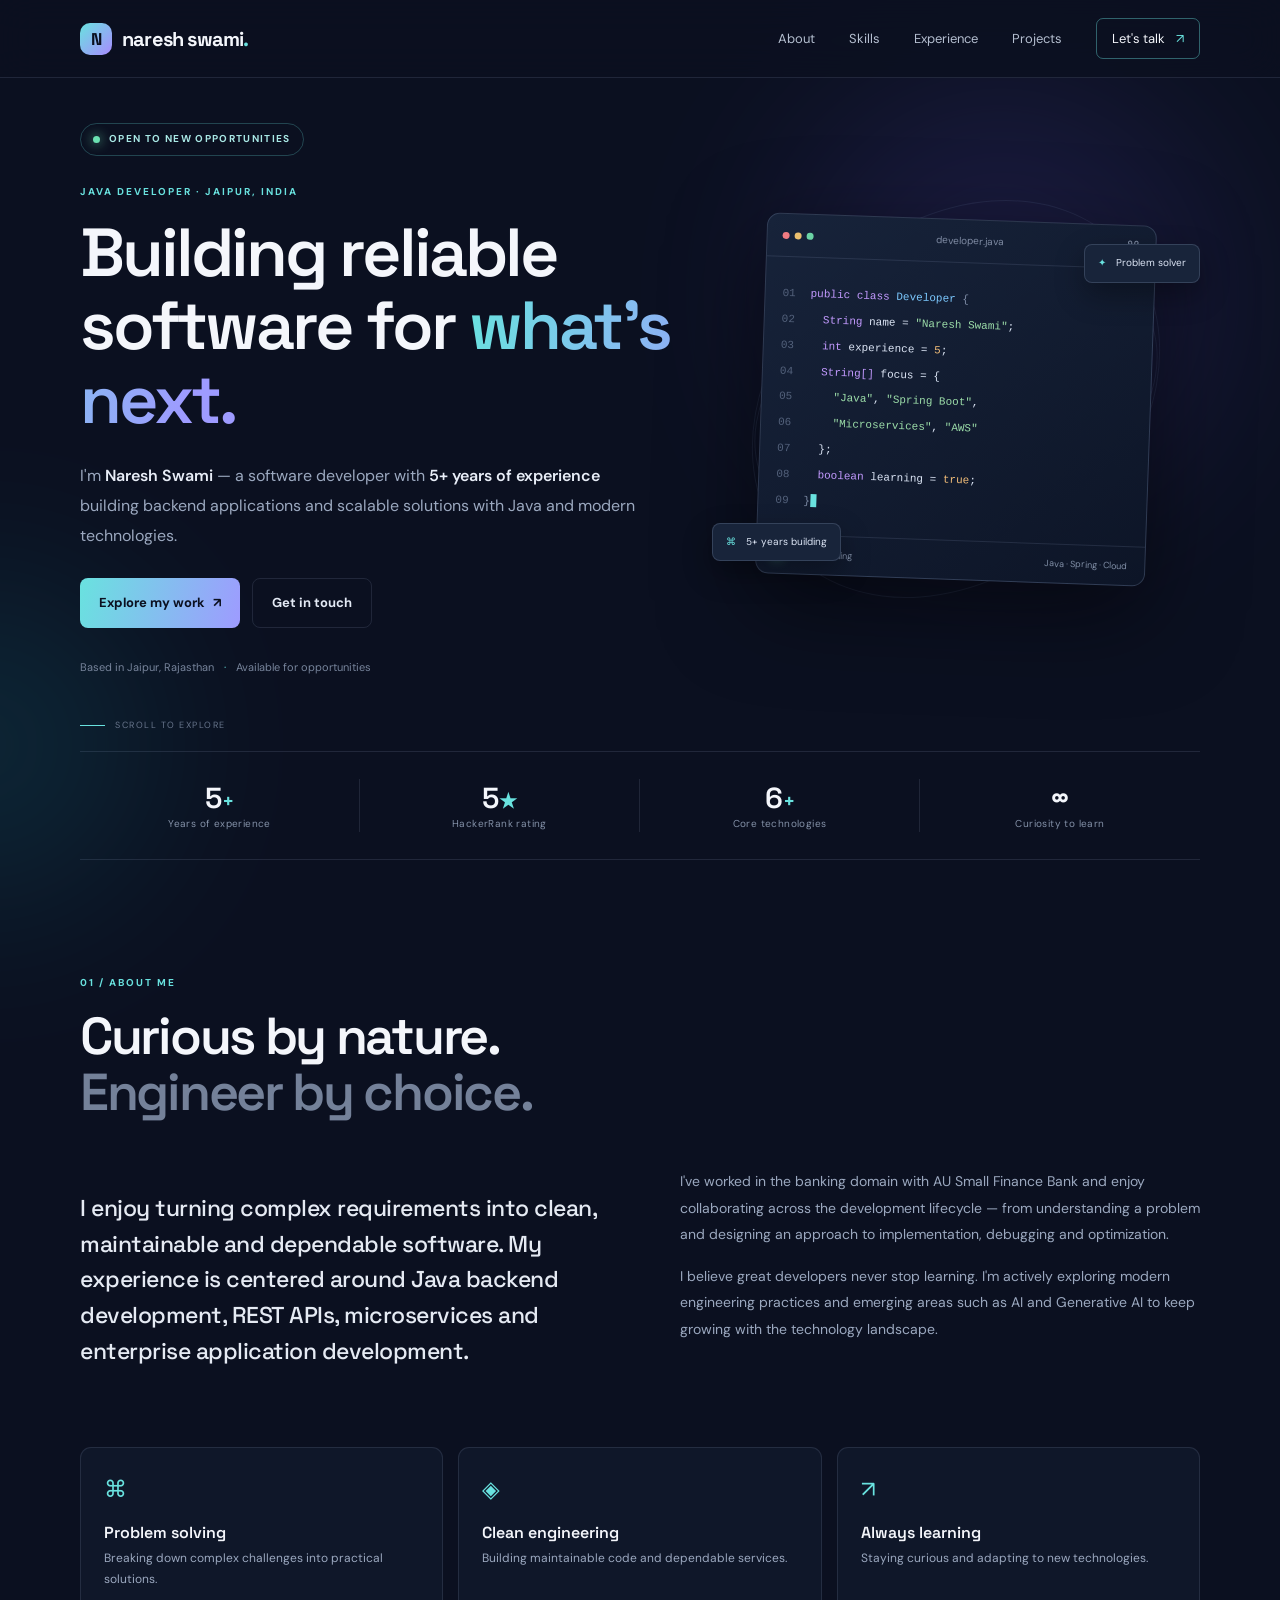
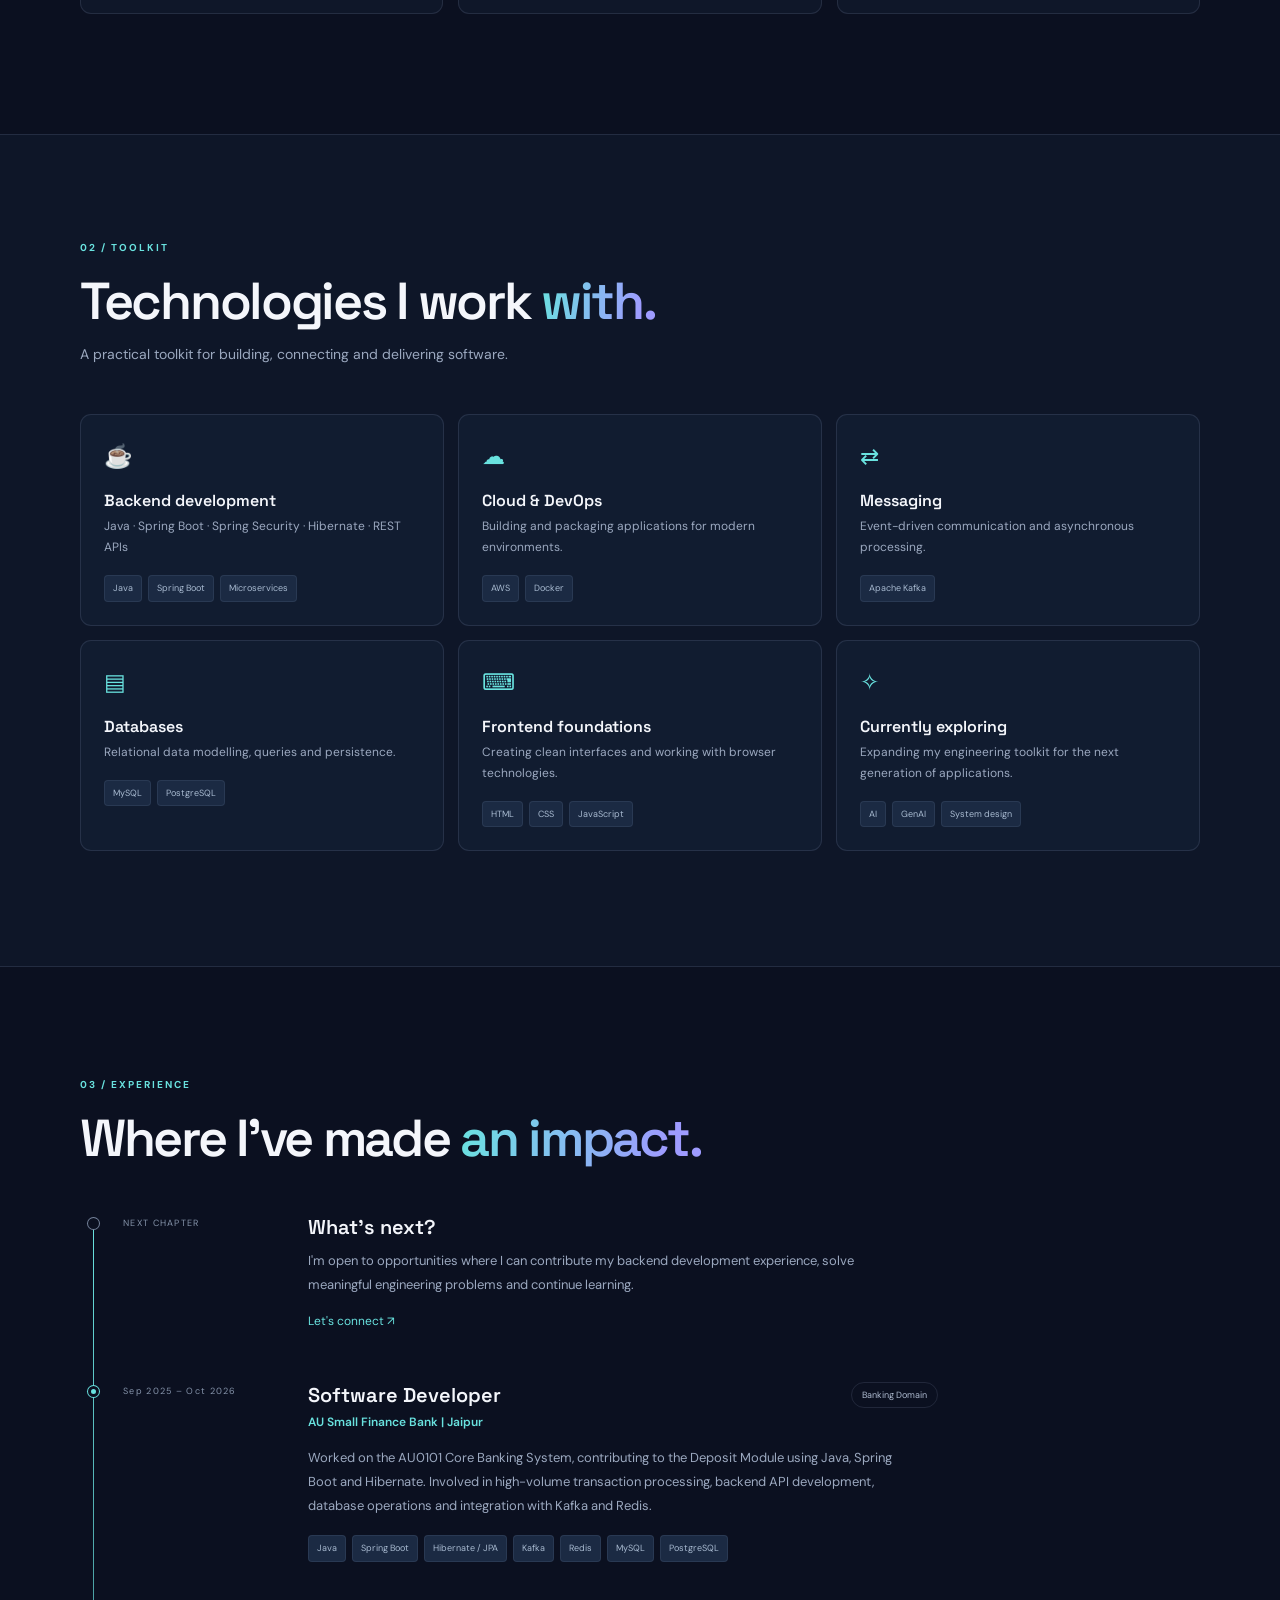
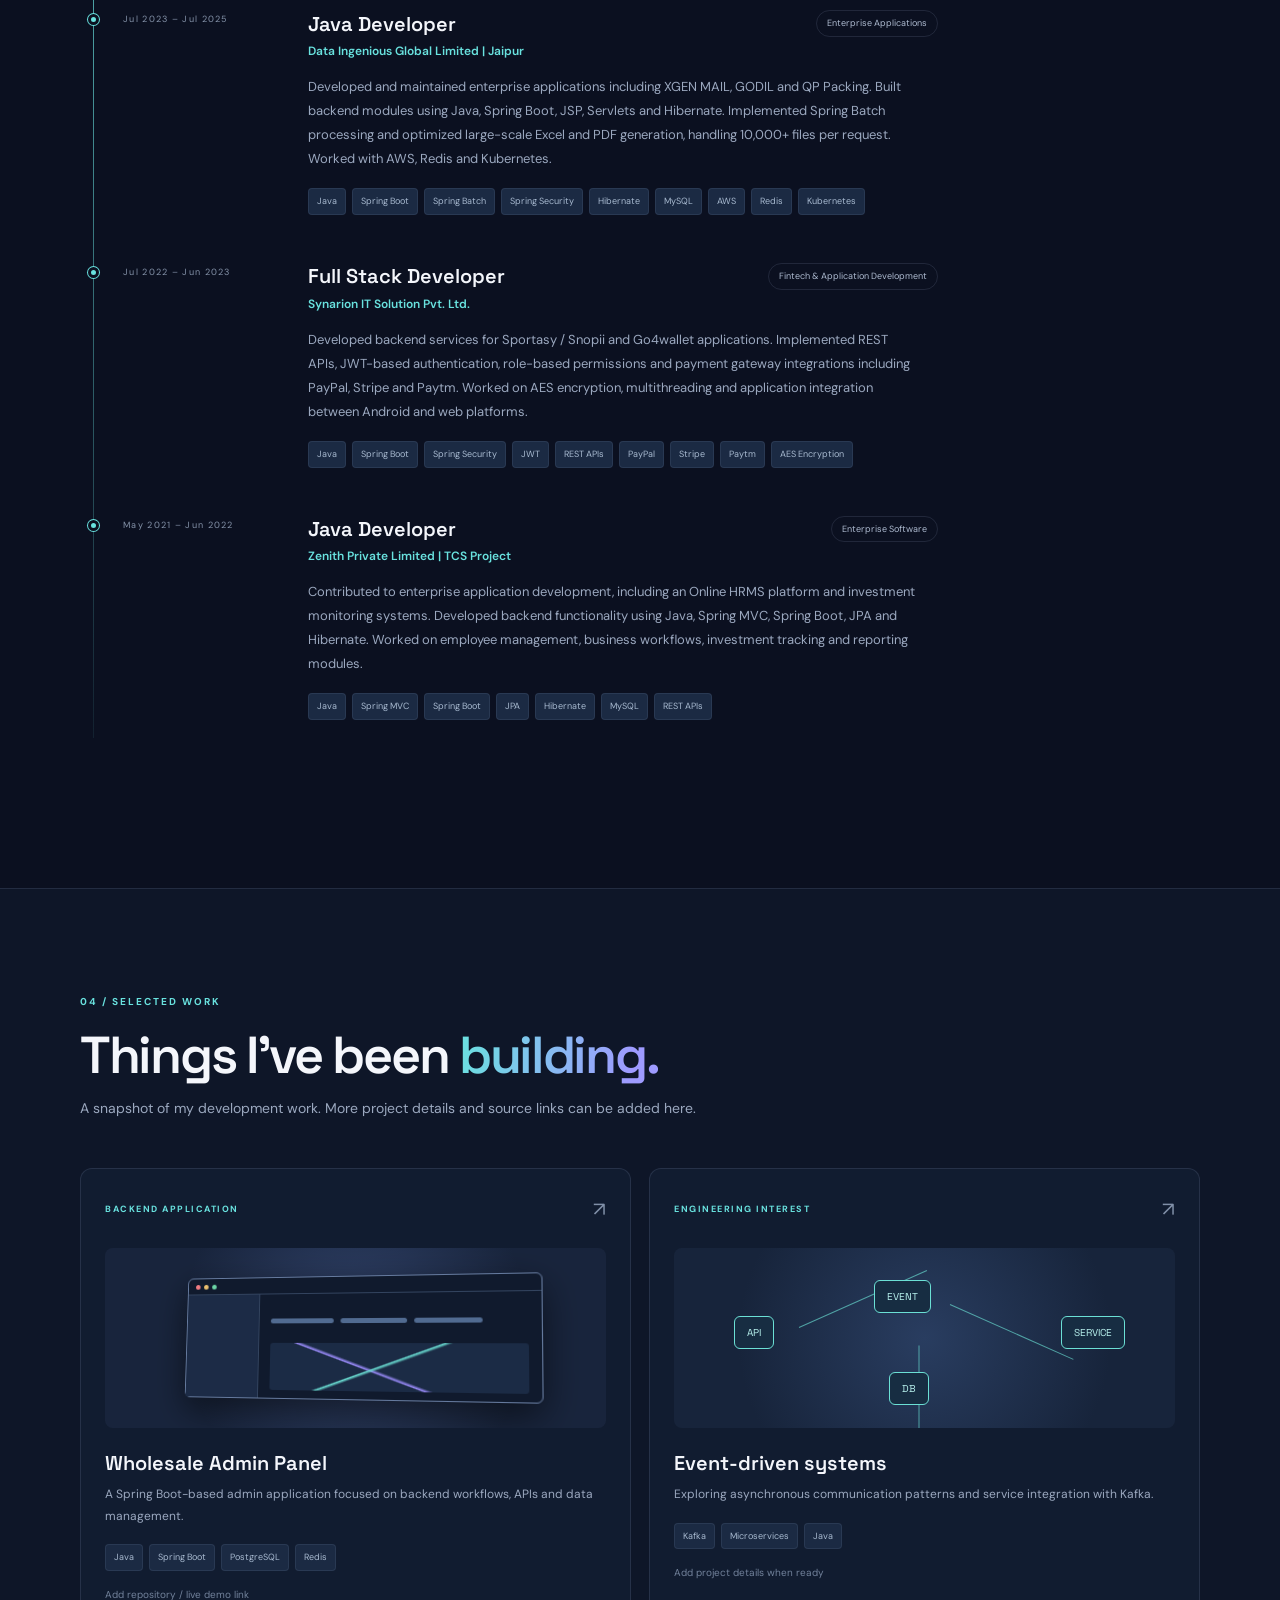
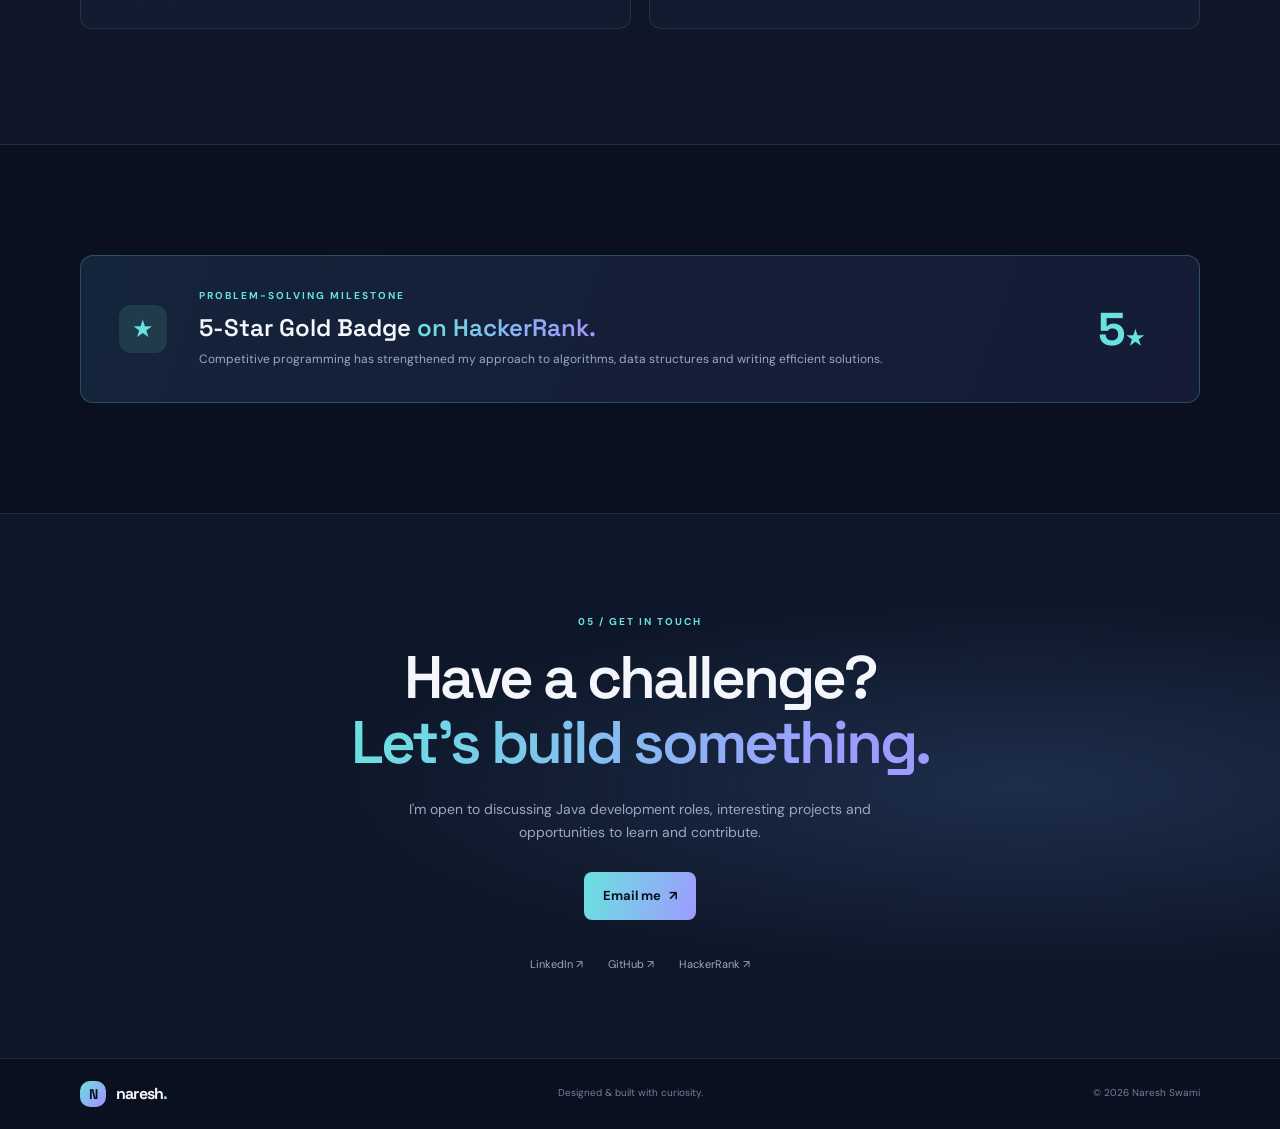
==== commit cf4ef8e4: "update all compnies details" ====
--- a/index.html
+++ b/index.html
@@ -15,7 +15,7 @@
   <div class="ambient ambient-one"></div><div class="ambient ambient-two"></div>
   <header class="site-header">
     <nav class="nav container" aria-label="Main navigation">
-      <a class="brand" href="#home" aria-label="Naresh Swami home"><span class="brand-mark">N</span><span>naresh<span class="brand-dot">.</span></span></a>
+      <a class="brand" href="#home" aria-label="Naresh Swami home"><span class="brand-mark">N</span><span>naresh swami<span class="brand-dot">.</span></span></a>
       <button class="menu-toggle" id="menuToggle" aria-label="Open navigation" aria-expanded="false"><span></span><span></span><span></span></button>
       <div class="nav-links" id="navLinks">
         <a href="#about">About</a><a href="#skills">Skills</a><a href="#experience">Experience</a><a href="#projects">Projects</a>
@@ -37,13 +37,17 @@
         </div>
         <div class="hero-meta"><span>Based in Jaipur, Rajasthan</span><span class="meta-separator">·</span><span>Available for opportunities</span></div>
       </div>
+
+
+      <!-- Code Visual -->
+
       <div class="hero-visual" aria-label="Developer profile card">
         <div class="orbit orbit-a"></div><div class="orbit orbit-b"></div>
         <div class="code-card">
           <div class="code-top"><div class="window-dots"><i></i><i></i><i></i></div><span>developer.java</span><span class="code-lock">⌘</span></div>
           <div class="code-content">
             <div><span class="line-no">01</span><span class="code-purple">public class</span> <span class="code-blue">Developer</span> <span class="code-muted">{</span></div>
-            <div><span class="line-no">02</span>&nbsp;&nbsp;<span class="code-purple">String</span> name = <span class="code-green">"Naresh"</span>;</div>
+            <div><span class="line-no">02</span>&nbsp;&nbsp;<span class="code-purple">String</span> name = <span class="code-green">"Naresh Swami"</span>;</div>
             <div><span class="line-no">03</span>&nbsp;&nbsp;<span class="code-purple">int</span> experience = <span class="code-orange">5</span>;</div>
             <div><span class="line-no">04</span>&nbsp;&nbsp;<span class="code-purple">String[]</span> focus = {</div>
             <div><span class="line-no">05</span>&nbsp;&nbsp;&nbsp;&nbsp;<span class="code-green">"Java"</span>, <span class="code-green">"Spring Boot"</span>,</div>
@@ -60,6 +64,10 @@
       <a class="scroll-cue" href="#about"><span></span> SCROLL TO EXPLORE</a>
     </section>
 
+  <!-- !Code Visual -->
+
+
+
     <section class="quick-stats container" aria-label="Highlights">
       <div class="stat"><strong>5<span>+</span></strong><small>Years of experience</small></div>
       <div class="stat"><strong>5<span>★</span></strong><small>HackerRank rating</small></div>
@@ -79,6 +87,8 @@
         <div><span class="principle-icon">↗</span><h3>Always learning</h3><p>Staying curious and adapting to new technologies.</p></div>
       </div>
     </section>
+
+    <!-- Technologies I work with -->
 
     <section class="section section-alt" id="skills">
       <div class="container">
@@ -94,14 +104,154 @@
       </div>
     </section>
 
+    <!-- !Technologies I work with -->
+
+
+    <!-- Experience Part -->
+
     <section class="section container" id="experience">
       <div class="section-heading"><p class="eyebrow">03 / EXPERIENCE</p><h2>Where I've made <span class="gradient-text">an impact.</span></h2></div>
       <div class="timeline">
         <div class="timeline-line"></div>
-        <article class="timeline-item"><div class="timeline-dot"></div><div class="timeline-date">PREVIOUS EXPERIENCE</div><div class="timeline-content"><div class="timeline-title"><h3>Software Developer</h3><span class="work-type">Banking domain</span></div><h4>AU Small Finance Bank</h4><p>Contributed to Java-based enterprise application development in the banking domain, working with backend technologies and collaborative software delivery practices.</p><div class="tags"><span>Java</span><span>Spring Boot</span><span>Backend</span></div></div></article>
+        
+      <!-- Articles -->
+      
         <article class="timeline-item"><div class="timeline-dot dot-outline"></div><div class="timeline-date">NEXT CHAPTER</div><div class="timeline-content next-role"><h3>What's next?</h3><p>I'm open to opportunities where I can contribute my backend development experience, solve meaningful engineering problems and continue learning.</p><a href="#contact" class="text-link">Let's connect <span>↗</span></a></div></article>
-      </div>
-    </section>
+
+
+        <!-- AU Small Finance Bank -->
+        <article class="timeline-item">
+            <div class="timeline-dot"></div>
+            <div class="timeline-date">Sep 2025 – Oct 2026</div>
+
+            <div class="timeline-content">
+                <div class="timeline-title">
+                    <h3>Software Developer</h3>
+                    <span class="work-type">Banking Domain</span>
+                </div>
+                <h4>AU Small Finance Bank | Jaipur</h4>
+                <p>
+                    Worked on the AU0101 Core Banking System, contributing to
+                    the Deposit Module using Java, Spring Boot and Hibernate.
+                    Involved in high-volume transaction processing, backend
+                    API development, database operations and integration
+                    with Kafka and Redis.
+                </p>
+                <div class="tags">
+                    <span>Java</span>
+                    <span>Spring Boot</span>
+                    <span>Hibernate / JPA</span>
+                    <span>Kafka</span>
+                    <span>Redis</span>
+                    <span>MySQL</span>
+                    <span>PostgreSQL</span>
+                </div>
+            </div>
+        </article>
+
+        <!-- Data Ingenious Global Limited -->
+        <article class="timeline-item">
+            <div class="timeline-dot"></div>
+            <div class="timeline-date">Jul 2023 – Jul 2025</div>
+
+            <div class="timeline-content">
+                <div class="timeline-title">
+                    <h3>Java Developer</h3>
+                    <span class="work-type">Enterprise Applications</span>
+                </div>
+                <h4>Data Ingenious Global Limited | Jaipur</h4>
+                <p>
+                    Developed and maintained enterprise applications including
+                    XGEN MAIL, GODIL and QP Packing. Built backend modules using
+                    Java, Spring Boot, JSP, Servlets and Hibernate. Implemented
+                    Spring Batch processing and optimized large-scale Excel
+                    and PDF generation, handling 10,000+ files per request.
+                    Worked with AWS, Redis and Kubernetes.
+                </p>
+                <div class="tags">
+                    <span>Java</span>
+                    <span>Spring Boot</span>
+                    <span>Spring Batch</span>
+                    <span>Spring Security</span>
+                    <span>Hibernate</span>
+                    <span>MySQL</span>
+                    <span>AWS</span>
+                    <span>Redis</span>
+                    <span>Kubernetes</span>
+                </div>
+            </div>
+        </article>
+
+        <!-- Synarion IT Solution -->
+        <article class="timeline-item">
+            <div class="timeline-dot"></div>
+            <div class="timeline-date">Jul 2022 – Jun 2023</div>
+
+            <div class="timeline-content">
+                <div class="timeline-title">
+                    <h3>Full Stack Developer</h3>
+                    <span class="work-type">Fintech & Application Development</span>
+                </div>
+                <h4>Synarion IT Solution Pvt. Ltd.</h4>
+                <p>
+                    Developed backend services for Sportasy / Snopii and
+                    Go4wallet applications. Implemented REST APIs, JWT-based
+                    authentication, role-based permissions and payment gateway
+                    integrations including PayPal, Stripe and Paytm. Worked
+                    on AES encryption, multithreading and application
+                    integration between Android and web platforms.
+                </p>
+                <div class="tags">
+                    <span>Java</span>
+                    <span>Spring Boot</span>
+                    <span>Spring Security</span>
+                    <span>JWT</span>
+                    <span>REST APIs</span>
+                    <span>PayPal</span>
+                    <span>Stripe</span>
+                    <span>Paytm</span>
+                    <span>AES Encryption</span>
+                </div>
+            </div>
+        </article>
+
+        <!-- Zenith Private Limited -->
+        <article class="timeline-item">
+            <div class="timeline-dot"></div>
+            <div class="timeline-date">May 2021 – Jun 2022</div>
+
+            <div class="timeline-content">
+                <div class="timeline-title">
+                    <h3>Java Developer</h3>
+                    <span class="work-type">Enterprise Software</span>
+                </div>
+                <h4>Zenith Private Limited | TCS Project</h4>
+                <p>
+                    Contributed to enterprise application development,
+                    including an Online HRMS platform and investment
+                    monitoring systems. Developed backend functionality
+                    using Java, Spring MVC, Spring Boot, JPA and Hibernate.
+                    Worked on employee management, business workflows,
+                    investment tracking and reporting modules.
+                </p>
+                <div class="tags">
+                    <span>Java</span>
+                    <span>Spring MVC</span>
+                    <span>Spring Boot</span>
+                    <span>JPA</span>
+                    <span>Hibernate</span>
+                    <span>MySQL</span>
+                    <span>REST APIs</span>
+                </div>
+            </div>
+        </article>
+
+
+      <!-- !Articles -->
+    </div>
+  </section>
+
+  <!-- Projects -->
 
     <section class="section section-alt" id="projects">
       <div class="container">
@@ -112,13 +262,18 @@
         </div>
       </div>
     </section>
+  <!-- !Projects -->
+
+
+
+    <!-- !Experience Part -->
 
     <section class="section container recognition">
       <div class="recognition-card"><div class="recognition-icon">★</div><div><p class="eyebrow">PROBLEM-SOLVING MILESTONE</p><h2>5-Star Gold Badge <span class="gradient-text">on HackerRank.</span></h2><p>Competitive programming has strengthened my approach to algorithms, data structures and writing efficient solutions.</p></div><div class="recognition-mark">5<span>★</span></div></div>
     </section>
 
     <section class="contact-section" id="contact">
-      <div class="container contact-inner"><p class="eyebrow">05 / GET IN TOUCH</p><h2>Have a challenge?<br><span class="gradient-text">Let's build something.</span></h2><p class="contact-copy">I'm open to discussing Java development roles, interesting projects and opportunities to learn and contribute.</p><a class="button button-primary" href="mailto:nareshswami2334@gmail.com" id="emailButton">Email me <span>↗</span></a><div class="social-links"><a href="https://www.linkedin.com/" target="_blank" rel="noreferrer">LinkedIn ↗</a><a href="https://github.com/NARESHSWAMI199" target="_blank" rel="noreferrer">GitHub ↗</a><a href="https://www.hackerrank.com/" target="_blank" rel="noreferrer">HackerRank ↗</a></div></div>
+      <div class="container contact-inner"><p class="eyebrow">05 / GET IN TOUCH</p><h2>Have a challenge?<br><span class="gradient-text">Let's build something.</span></h2><p class="contact-copy">I'm open to discussing Java development roles, interesting projects and opportunities to learn and contribute.</p><a class="button button-primary" href="mailto:nareshswami2334@gmail.com" id="emailButton">Email me <span>↗</span></a><div class="social-links"><a href="https://www.linkedin.com/in/naresh-swami-5902311a8/" target="_blank" rel="noreferrer">LinkedIn ↗</a><a href="https://github.com/NARESHSWAMI199" target="_blank" rel="noreferrer">GitHub ↗</a><a href="https://www.hackerrank.com/" target="_blank" rel="noreferrer">HackerRank ↗</a></div></div>
     </section>
   </main>
 
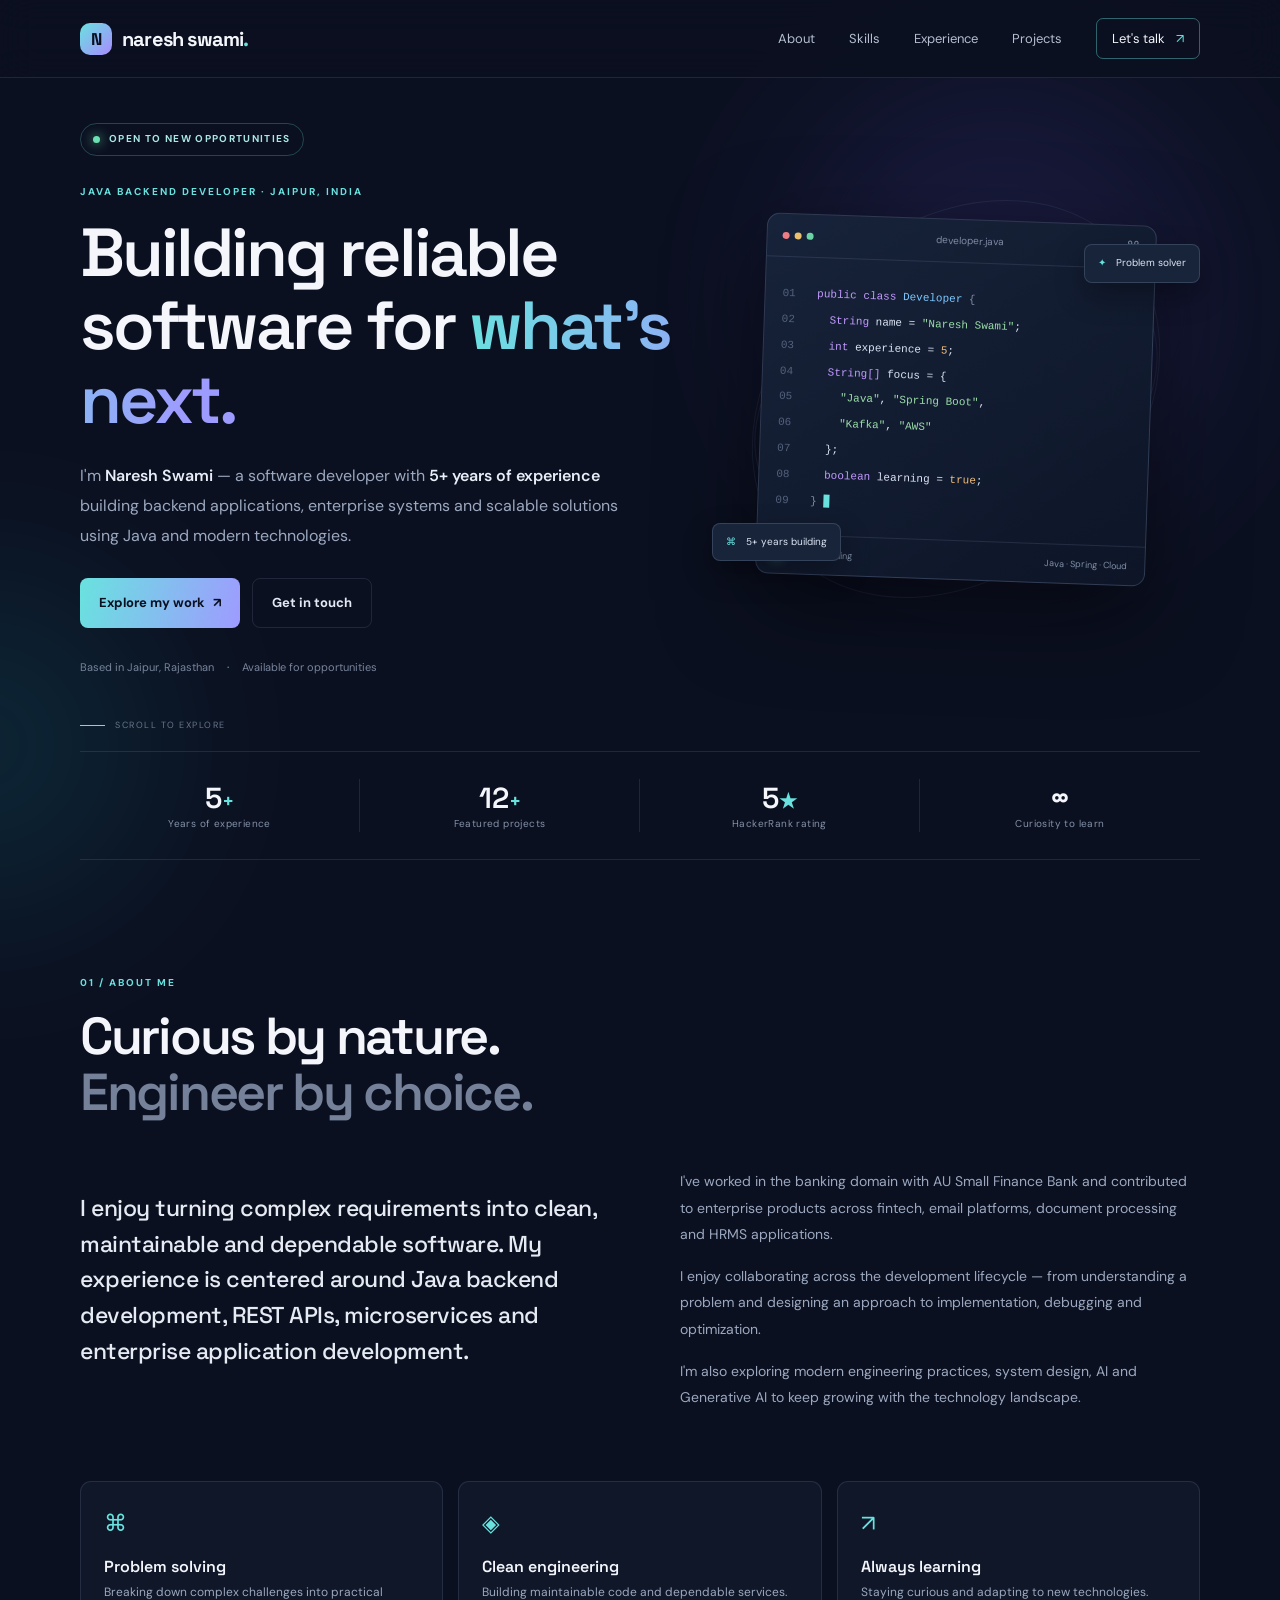
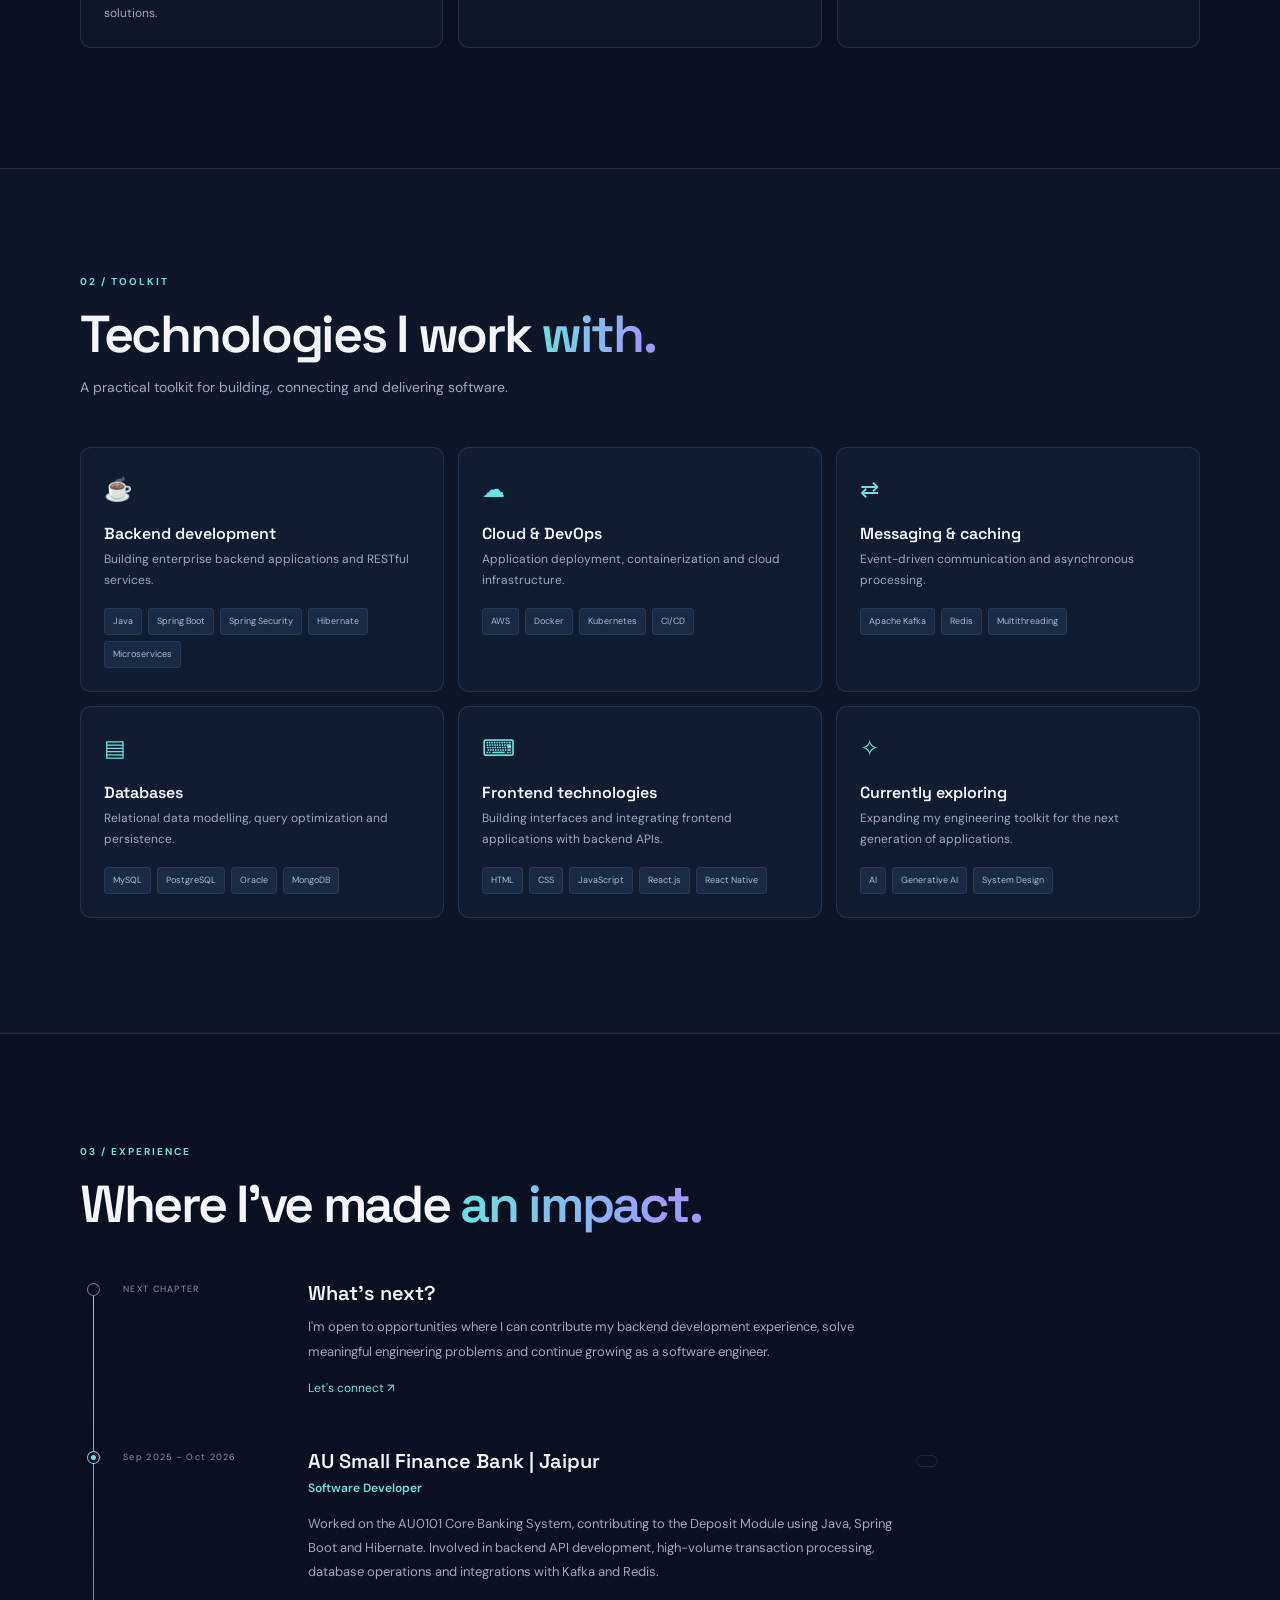
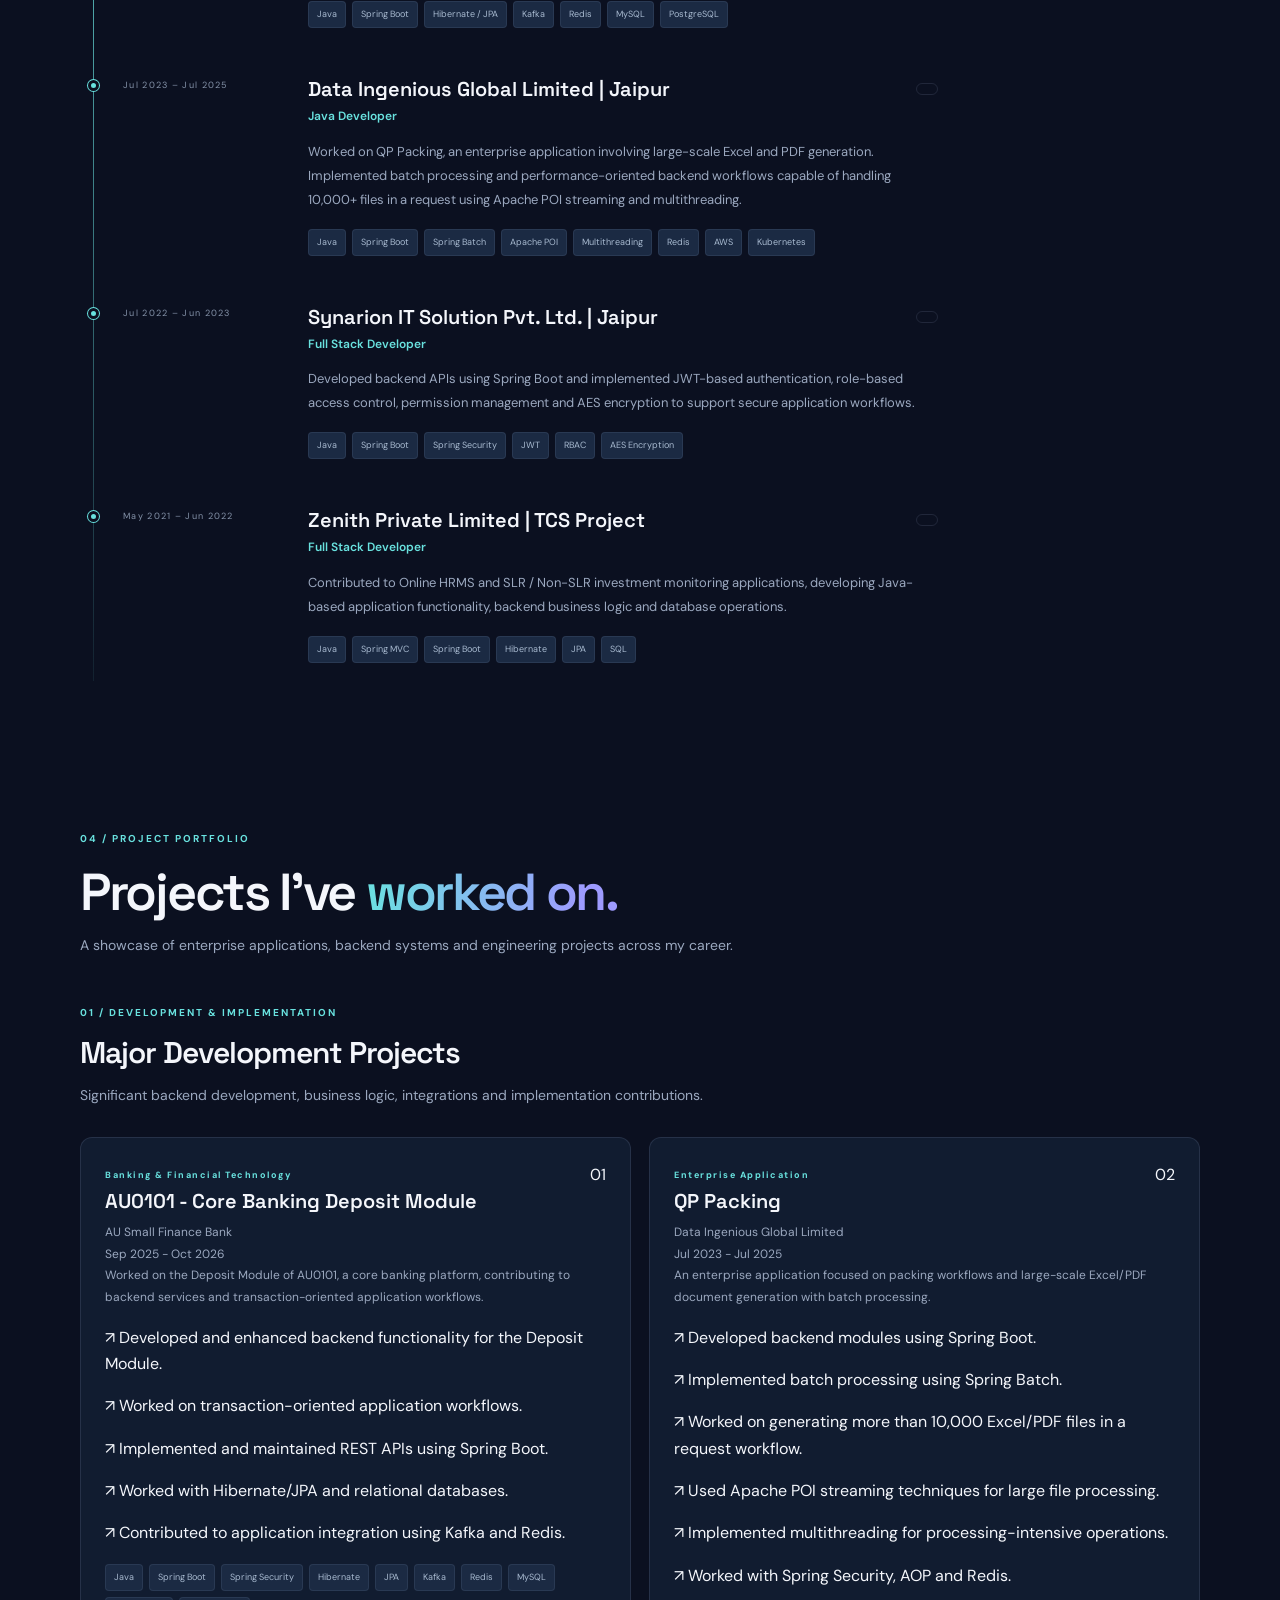
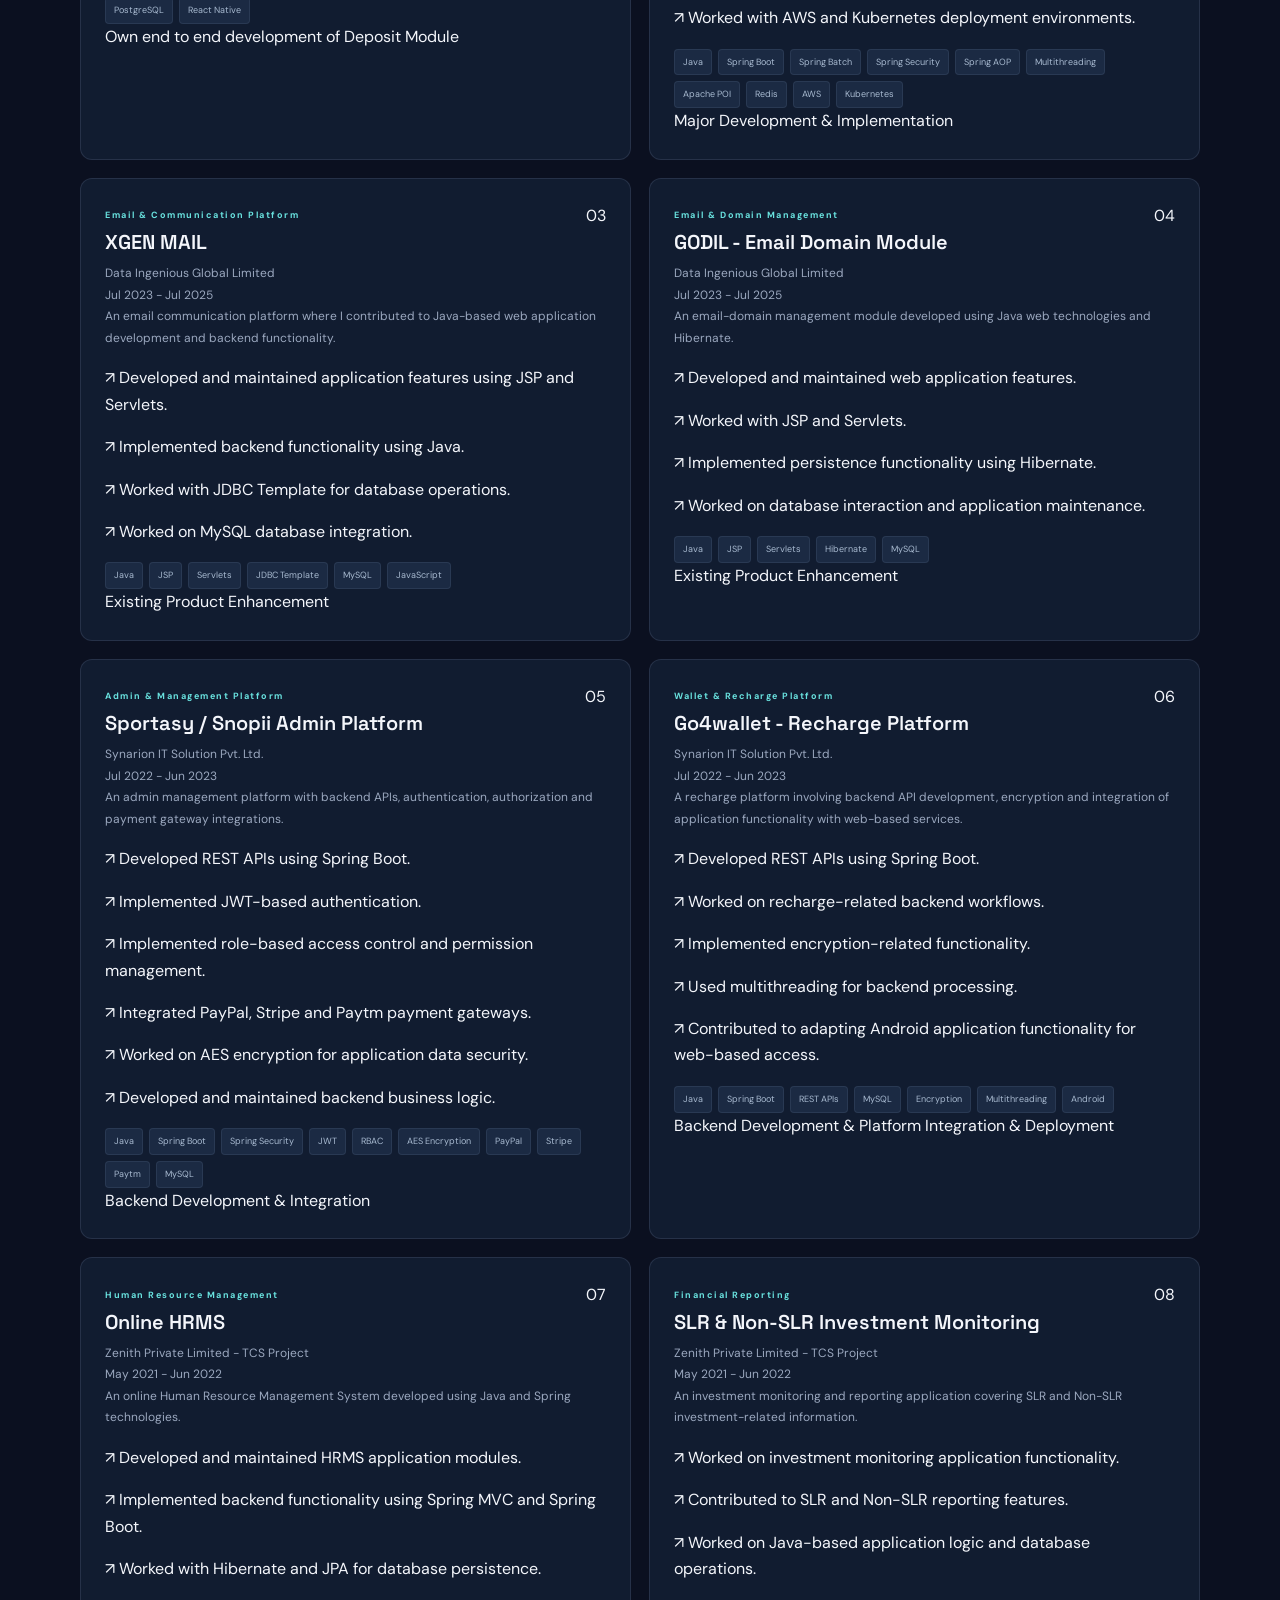
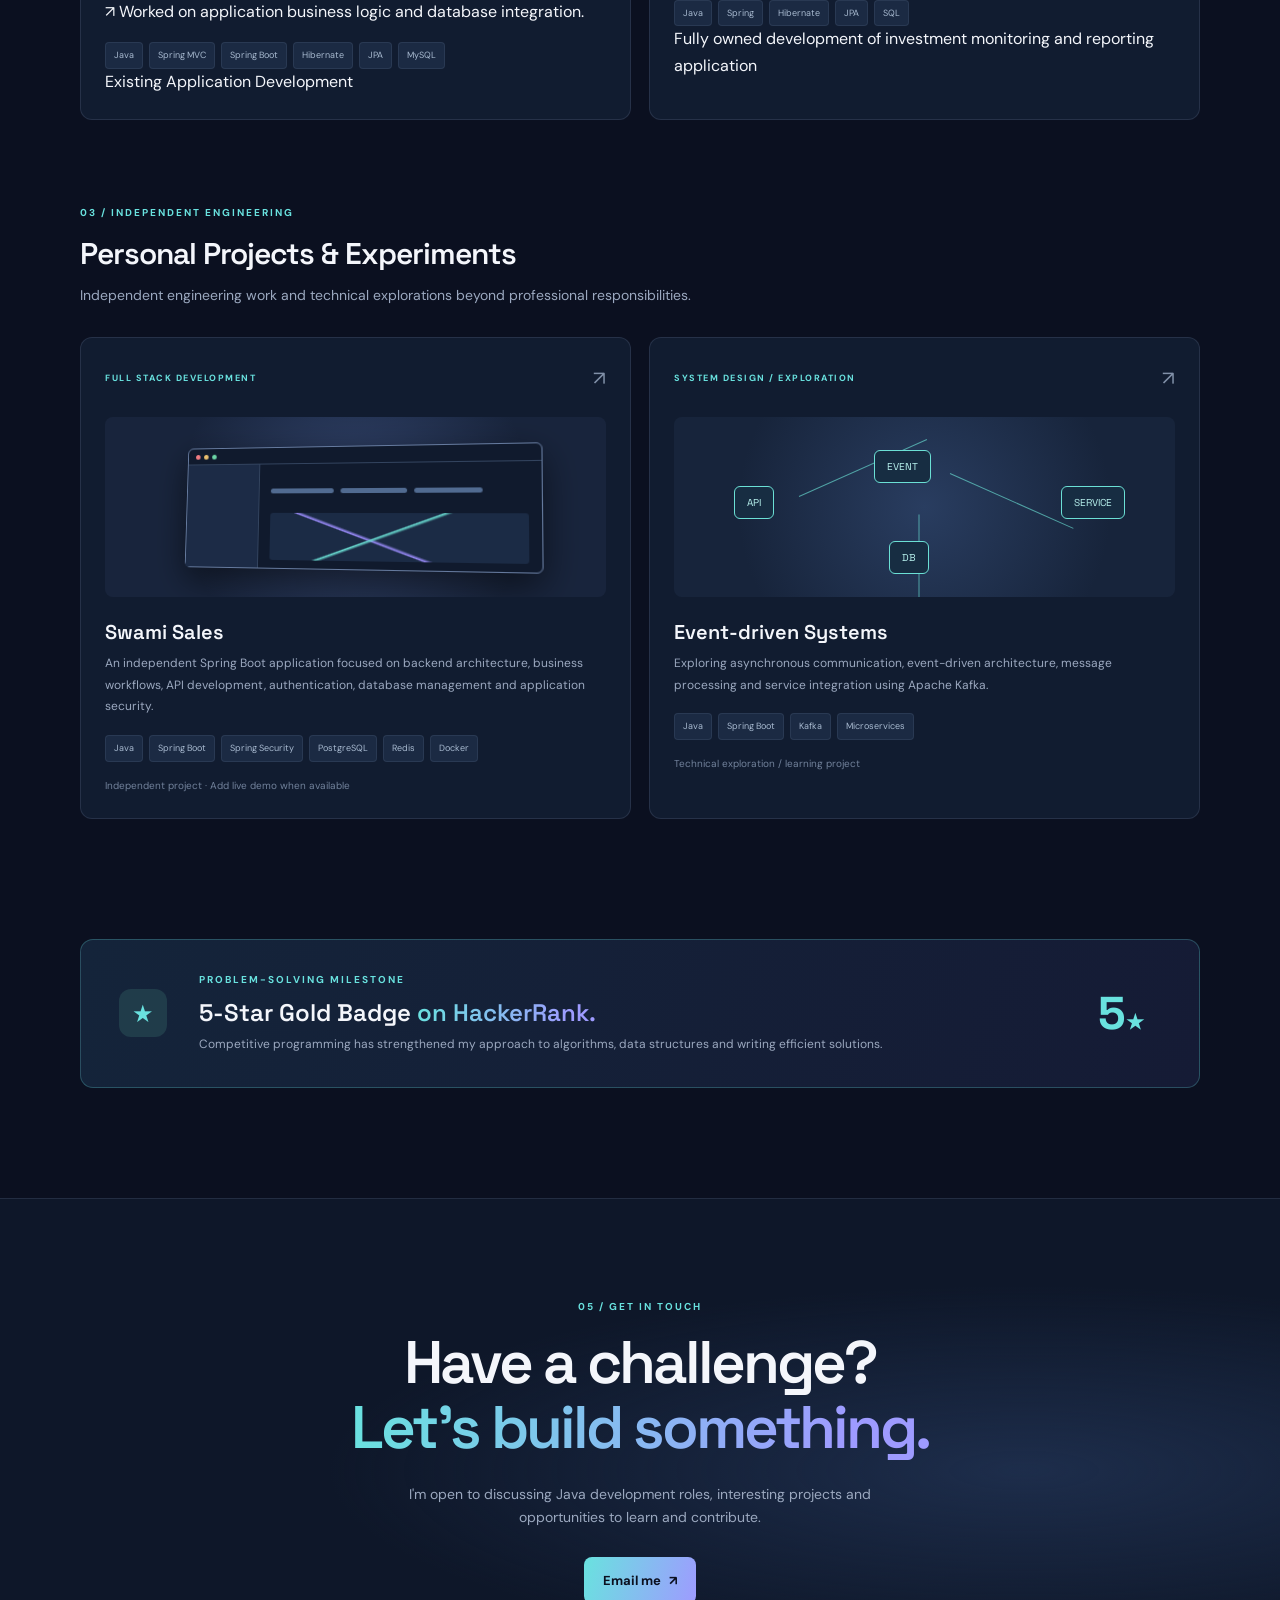
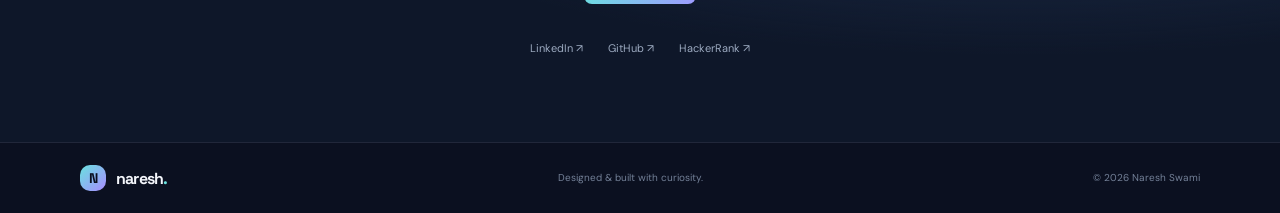
==== commit 1a4741f3: "little bit dynamic" ====
--- a/index.html
+++ b/index.html
@@ -1,284 +1,774 @@
+
 <!DOCTYPE html>
 <html lang="en">
 <head>
-  <meta charset="UTF-8" />
-  <meta name="viewport" content="width=device-width, initial-scale=1.0" />
-  <meta name="theme-color" content="#0b1020" />
-  <meta name="description" content="Naresh Swami — Java Developer with 5+ years of experience in Java, Spring Boot, Microservices, AWS and Kafka." />
-  <title>Naresh Swami | Java Developer</title>
-  <link rel="preconnect" href="https://fonts.googleapis.com">
-  <link rel="preconnect" href="https://fonts.gstatic.com" crossorigin>
-  <link href="https://fonts.googleapis.com/css2?family=DM+Sans:wght@400;500;600;700&family=Space+Grotesk:wght@400;500;600;700&display=swap" rel="stylesheet">
-  <link rel="stylesheet" href="style.css" />
+    <meta charset="UTF-8">
+    <meta name="viewport" content="width=device-width, initial-scale=1.0">
+    <meta name="theme-color" content="#0b1020">
+
+    <meta name="description" content="Naresh Swami is a Java Developer with 5+ years of experience in Java, Spring Boot, Microservices, Kafka, Redis and AWS. Explore his experience and projects.">
+    <meta name="keywords" content="Naresh Swami, Java Developer, Spring Boot Developer, Backend Developer, Microservices, Kafka, AWS, Jaipur">
+    <meta name="author" content="Naresh Swami">
+
+    <title>Naresh Swami | Java Backend Developer</title>
+
+    <link rel="preconnect" href="https://fonts.googleapis.com">
+    <link rel="preconnect" href="https://fonts.gstatic.com" crossorigin>
+
+    <link href="https://fonts.googleapis.com/css2?family=DM+Sans:wght@400;500;600;700&family=Space+Grotesk:wght@400;500;600;700&display=swap" rel="stylesheet">
+
+    <link rel="stylesheet" href="style.css">
 </head>
+
 <body>
-  <div class="ambient ambient-one"></div><div class="ambient ambient-two"></div>
-  <header class="site-header">
-    <nav class="nav container" aria-label="Main navigation">
-      <a class="brand" href="#home" aria-label="Naresh Swami home"><span class="brand-mark">N</span><span>naresh swami<span class="brand-dot">.</span></span></a>
-      <button class="menu-toggle" id="menuToggle" aria-label="Open navigation" aria-expanded="false"><span></span><span></span><span></span></button>
-      <div class="nav-links" id="navLinks">
-        <a href="#about">About</a><a href="#skills">Skills</a><a href="#experience">Experience</a><a href="#projects">Projects</a>
-        <a class="nav-cta" href="#contact">Let's talk <span>↗</span></a>
-      </div>
-    </nav>
-  </header>
-
-  <main>
-    <section class="hero container" id="home">
-      <div class="hero-copy">
-        <div class="availability"><span class="pulse"></span> OPEN TO NEW OPPORTUNITIES</div>
-        <p class="eyebrow">JAVA DEVELOPER · JAIPUR, INDIA</p>
-        <h1>Building reliable<br>software for <span class="gradient-text">what's next.</span></h1>
-        <p class="hero-intro">I'm <strong>Naresh Swami</strong> — a software developer with <strong>5+ years of experience</strong> building backend applications and scalable solutions with Java and modern technologies.</p>
-        <div class="hero-actions">
-          <a class="button button-primary" href="#projects">Explore my work <span>↗</span></a>
-          <a class="button button-ghost" href="#contact">Get in touch</a>
+
+    <div class="ambient ambient-one"></div>
+    <div class="ambient ambient-two"></div>
+
+    <!-- ================= HEADER ================= -->
+
+    <header class="site-header">
+        <nav class="nav container" aria-label="Main navigation">
+
+            <a class="brand" href="#home" aria-label="Naresh Swami home">
+                <span class="brand-mark">N</span>
+                <span>naresh swami<span class="brand-dot">.</span></span>
+            </a>
+
+            <button
+                class="menu-toggle"
+                id="menuToggle"
+                aria-label="Open navigation"
+                aria-expanded="false"
+                aria-controls="navLinks">
+                <span></span>
+                <span></span>
+                <span></span>
+            </button>
+
+            <div class="nav-links" id="navLinks">
+                <a href="#about">About</a>
+                <a href="#skills">Skills</a>
+                <a href="#experience">Experience</a>
+                <a href="#projects">Projects</a>
+                <a class="nav-cta" href="#contact">
+                    Let's talk <span>↗</span>
+                </a>
+            </div>
+
+        </nav>
+    </header>
+
+
+    <main>
+
+        <!-- ================= HERO ================= -->
+
+        <section class="hero container" id="home">
+
+            <div class="hero-copy">
+
+                <div class="availability">
+                    <span class="pulse"></span>
+                    OPEN TO NEW OPPORTUNITIES
+                </div>
+
+                <p class="eyebrow">
+                    JAVA BACKEND DEVELOPER · JAIPUR, INDIA
+                </p>
+
+                <h1>
+                    Building reliable<br>
+                    software for
+                    <span class="gradient-text">what's next.</span>
+                </h1>
+
+                <p class="hero-intro">
+                    I'm <strong>Naresh Swami</strong> — a software developer
+                    with <strong>5+ years of experience</strong> building
+                    backend applications, enterprise systems and scalable
+                    solutions using Java and modern technologies.
+                </p>
+
+                <div class="hero-actions">
+                    <a class="button button-primary" href="#projects">
+                        Explore my work <span>↗</span>
+                    </a>
+
+                    <a class="button button-ghost" href="#contact">
+                        Get in touch
+                    </a>
+                </div>
+
+                <div class="hero-meta">
+                    <span>Based in Jaipur, Rajasthan</span>
+                    <span class="meta-separator">·</span>
+                    <span>Available for opportunities</span>
+                </div>
+
+            </div>
+
+
+            <!-- Developer Code Visual -->
+
+            <div class="hero-visual" aria-label="Developer profile card">
+
+                <div class="orbit orbit-a"></div>
+                <div class="orbit orbit-b"></div>
+
+                <div class="code-card">
+
+                    <div class="code-top">
+                        <div class="window-dots">
+                            <i></i><i></i><i></i>
+                        </div>
+
+                        <span>developer.java</span>
+                        <span class="code-lock">⌘</span>
+                    </div>
+
+                    <div class="code-content">
+
+                        <div>
+                            <span class="line-no">01</span>
+                            <span class="code-purple">public class</span>
+                            <span class="code-blue">Developer</span>
+                            <span class="code-muted">{</span>
+                        </div>
+
+                        <div>
+                            <span class="line-no">02</span>
+                            &nbsp;&nbsp;<span class="code-purple">String</span>
+                            name = <span class="code-green">"Naresh Swami"</span>;
+                        </div>
+
+                        <div>
+                            <span class="line-no">03</span>
+                            &nbsp;&nbsp;<span class="code-purple">int</span>
+                            experience = <span class="code-orange">5</span>;
+                        </div>
+
+                        <div>
+                            <span class="line-no">04</span>
+                            &nbsp;&nbsp;<span class="code-purple">String[]</span>
+                            focus = {
+                        </div>
+
+                        <div>
+                            <span class="line-no">05</span>
+                            &nbsp;&nbsp;&nbsp;&nbsp;<span class="code-green">"Java"</span>,
+                            <span class="code-green">"Spring Boot"</span>,
+                        </div>
+
+                        <div>
+                            <span class="line-no">06</span>
+                            &nbsp;&nbsp;&nbsp;&nbsp;<span class="code-green">"Kafka"</span>,
+                            <span class="code-green">"AWS"</span>
+                        </div>
+
+                        <div>
+                            <span class="line-no">07</span>
+                            &nbsp;&nbsp;};
+                        </div>
+
+                        <div>
+                            <span class="line-no">08</span>
+                            &nbsp;&nbsp;<span class="code-purple">boolean</span>
+                            learning = <span class="code-orange">true</span>;
+                        </div>
+
+                        <div>
+                            <span class="line-no">09</span>
+                            <span class="code-muted">}</span>
+                            <span class="cursor"></span>
+                        </div>
+
+                    </div>
+
+                    <div class="code-footer">
+                        <span><b></b> Always learning</span>
+                        <span>Java · Spring · Cloud</span>
+                    </div>
+
+                </div>
+
+                <div class="float-chip chip-top">
+                    <span>✦</span> Problem solver
+                </div>
+
+                <div class="float-chip chip-bottom">
+                    <span>⌘</span> 5+ years building
+                </div>
+
+            </div>
+
+            <a class="scroll-cue" href="#about">
+                <span></span> SCROLL TO EXPLORE
+            </a>
+
+        </section>
+
+
+        <!-- ================= QUICK STATS ================= -->
+
+        <section class="quick-stats container" aria-label="Career highlights">
+
+            <div class="stat">
+                <strong>5<span>+</span></strong>
+                <small>Years of experience</small>
+            </div>
+
+            <div class="stat">
+                <strong>12<span>+</span></strong>
+                <small>Featured projects</small>
+            </div>
+
+            <div class="stat">
+                <strong>5<span>★</span></strong>
+                <small>HackerRank rating</small>
+            </div>
+
+            <div class="stat">
+                <strong>∞</strong>
+                <small>Curiosity to learn</small>
+            </div>
+
+        </section>
+
+
+        <!-- ================= ABOUT ================= -->
+
+        <section class="section container" id="about">
+
+            <div class="section-heading">
+                <p class="eyebrow">01 / ABOUT ME</p>
+
+                <h2>
+                    Curious by nature.<br>
+                    <span class="muted-heading">Engineer by choice.</span>
+                </h2>
+            </div>
+
+            <div class="about-grid">
+
+                <div class="about-lead">
+                    <p>
+                        I enjoy turning complex requirements into clean,
+                        maintainable and dependable software. My experience
+                        is centered around Java backend development,
+                        REST APIs, microservices and enterprise
+                        application development.
+                    </p>
+                </div>
+
+                <div class="about-detail">
+
+                    <p>
+                        I've worked in the banking domain with AU Small
+                        Finance Bank and contributed to enterprise products
+                        across fintech, email platforms, document processing
+                        and HRMS applications.
+                    </p>
+
+                    <p>
+                        I enjoy collaborating across the development
+                        lifecycle — from understanding a problem and
+                        designing an approach to implementation,
+                        debugging and optimization.
+                    </p>
+
+                    <p>
+                        I'm also exploring modern engineering practices,
+                        system design, AI and Generative AI to keep
+                        growing with the technology landscape.
+                    </p>
+
+                </div>
+
+            </div>
+
+
+            <div class="principles">
+
+                <div>
+                    <span class="principle-icon">⌘</span>
+                    <h3>Problem solving</h3>
+                    <p>
+                        Breaking down complex challenges into
+                        practical solutions.
+                    </p>
+                </div>
+
+                <div>
+                    <span class="principle-icon">◈</span>
+                    <h3>Clean engineering</h3>
+                    <p>
+                        Building maintainable code and
+                        dependable services.
+                    </p>
+                </div>
+
+                <div>
+                    <span class="principle-icon">↗</span>
+                    <h3>Always learning</h3>
+                    <p>
+                        Staying curious and adapting
+                        to new technologies.
+                    </p>
+                </div>
+
+            </div>
+
+        </section>
+
+
+        <!-- ================= SKILLS ================= -->
+
+        <section class="section section-alt" id="skills">
+
+            <div class="container">
+
+                <div class="section-heading">
+
+                    <p class="eyebrow">02 / TOOLKIT</p>
+
+                    <h2>
+                        Technologies I work
+                        <span class="gradient-text">with.</span>
+                    </h2>
+
+                    <p class="section-subtitle">
+                        A practical toolkit for building, connecting
+                        and delivering software.
+                    </p>
+
+                </div>
+
+
+                <div class="skill-grid">
+
+                    <article class="skill-card">
+                        <div class="skill-icon">☕</div>
+                        <h3>Backend development</h3>
+                        <p>
+                            Building enterprise backend applications
+                            and RESTful services.
+                        </p>
+                        <div class="tags">
+                            <span>Java</span>
+                            <span>Spring Boot</span>
+                            <span>Spring Security</span>
+                            <span>Hibernate</span>
+                            <span>Microservices</span>
+                        </div>
+                    </article>
+
+
+                    <article class="skill-card">
+                        <div class="skill-icon">☁</div>
+                        <h3>Cloud & DevOps</h3>
+                        <p>
+                            Application deployment, containerization
+                            and cloud infrastructure.
+                        </p>
+                        <div class="tags">
+                            <span>AWS</span>
+                            <span>Docker</span>
+                            <span>Kubernetes</span>
+                            <span>CI/CD</span>
+                        </div>
+                    </article>
+
+
+                    <article class="skill-card">
+                        <div class="skill-icon">⇄</div>
+                        <h3>Messaging & caching</h3>
+                        <p>
+                            Event-driven communication and
+                            asynchronous processing.
+                        </p>
+                        <div class="tags">
+                            <span>Apache Kafka</span>
+                            <span>Redis</span>
+                            <span>Multithreading</span>
+                        </div>
+                    </article>
+
+
+                    <article class="skill-card">
+                        <div class="skill-icon">▤</div>
+                        <h3>Databases</h3>
+                        <p>
+                            Relational data modelling, query
+                            optimization and persistence.
+                        </p>
+                        <div class="tags">
+                            <span>MySQL</span>
+                            <span>PostgreSQL</span>
+                            <span>Oracle</span>
+                            <span>MongoDB</span>
+                        </div>
+                    </article>
+
+
+                    <article class="skill-card">
+                        <div class="skill-icon">⌨</div>
+                        <h3>Frontend technologies</h3>
+                        <p>
+                            Building interfaces and integrating
+                            frontend applications with backend APIs.
+                        </p>
+                        <div class="tags">
+                            <span>HTML</span>
+                            <span>CSS</span>
+                            <span>JavaScript</span>
+                            <span>React.js</span>
+                            <span>React Native</span>
+                        </div>
+                    </article>
+
+
+                    <article class="skill-card">
+                        <div class="skill-icon">✧</div>
+                        <h3>Currently exploring</h3>
+                        <p>
+                            Expanding my engineering toolkit for
+                            the next generation of applications.
+                        </p>
+                        <div class="tags">
+                            <span>AI</span>
+                            <span>Generative AI</span>
+                            <span>System Design</span>
+                        </div>
+                    </article>
+
+                </div>
+
+            </div>
+
+        </section>
+
+
+        <!-- ================= EXPERIENCE ================= -->
+
+        <section class="section container" id="experience">
+
+            <div class="section-heading">
+
+                <p class="eyebrow">03 / EXPERIENCE</p>
+
+                <h2>
+                    Where I've made
+                    <span class="gradient-text">an impact.</span>
+                </h2>
+
+            </div>
+
+
+            <div class="timeline" id="impactGrid">
+                <div class="timeline-line"></div>
+            </div>
+
+        </section>
+
+
+        <!-- ================= PROJECTS ================= -->
+
+        <section class="section container" id="projects">
+
+            <div class="section-heading">
+
+                <p class="eyebrow">04 / PROJECT PORTFOLIO</p>
+
+                <h2>
+                    Projects I've
+                    <span class="gradient-text">worked on.</span>
+                </h2>
+
+                <p class="section-subtitle">
+                    A showcase of enterprise applications, backend systems
+                    and engineering projects across my career.
+                </p>
+
+            </div>
+
+
+            <!-- CATEGORY 1: MAJOR DEVELOPMENT -->
+
+            <div class="project-category">
+
+                <div class="section-heading" style="margin-bottom:30px;">
+                    <p class="eyebrow">01 / DEVELOPMENT & IMPLEMENTATION</p>
+                    <h2 style="font-size:30px;letter-spacing:-1px;">
+                        Major Development Projects
+                    </h2>
+                    <p class="section-subtitle">
+                        Significant backend development, business logic,
+                        integrations and implementation contributions.
+                    </p>
+                </div>
+
+
+              <div id="projectsGrid" class="project-grid"></div>
+
+            </div>
+
+
+            <!-- CATEGORY 3: PERSONAL PROJECTS -->
+
+            <div class="project-category" style="margin-top:85px;">
+
+                <div class="section-heading" style="margin-bottom:30px;">
+
+                    <p class="eyebrow">03 / INDEPENDENT ENGINEERING</p>
+
+                    <h2 style="font-size:30px;letter-spacing:-1px;">
+                        Personal Projects & Experiments
+                    </h2>
+
+                    <p class="section-subtitle">
+                        Independent engineering work and technical
+                        explorations beyond professional responsibilities.
+                    </p>
+
+                </div>
+
+
+                <div class="project-grid">
+
+
+                    <!-- WHOLESALE ADMIN -->
+
+                    <article class="project-card project-featured">
+
+                        <div class="project-top">
+                            <span class="project-type">FULL STACK DEVELOPMENT</span>
+                            <span class="project-arrow">↗</span>
+                        </div>
+
+                        <div class="project-art">
+
+                            <div class="mini-window">
+                                <div class="mini-bar">
+                                    <i></i><i></i><i></i>
+                                </div>
+
+                                <div class="mini-layout">
+                                    <div class="mini-sidebar"></div>
+                                    <div class="mini-main">
+                                        <b></b><b></b><b></b>
+                                        <div class="mini-chart"></div>
+                                    </div>
+                                </div>
+                            </div>
+
+                        </div>
+
+                        <h3>Swami Sales</h3>
+
+                        <p>
+                            An independent Spring Boot application focused
+                            on backend architecture, business workflows,
+                            API development, authentication, database
+                            management and application security.
+                        </p>
+
+                        <div class="tags">
+                            <span>Java</span>
+                            <span>Spring Boot</span>
+                            <span>Spring Security</span>
+                            <span>PostgreSQL</span>
+                            <span>Redis</span>
+                            <span>Docker</span>
+                        </div>
+
+                        <span class="project-note">
+                            Independent project · Add live demo when available
+                        </span>
+
+                    </article>
+
+
+                    <!-- EVENT DRIVEN SYSTEMS -->
+
+                    <article class="project-card project-secondary">
+
+                        <div class="project-top">
+                            <span class="project-type">SYSTEM DESIGN / EXPLORATION</span>
+                            <span class="project-arrow">↗</span>
+                        </div>
+
+                        <div class="project-art kafka-art">
+
+                            <div class="node n1">API</div>
+                            <div class="node n2">EVENT</div>
+                            <div class="node n3">SERVICE</div>
+                            <div class="node n4">DB</div>
+
+                            <div class="connector c1"></div>
+                            <div class="connector c2"></div>
+                            <div class="connector c3"></div>
+
+                        </div>
+
+                        <h3>Event-driven Systems</h3>
+
+                        <p>
+                            Exploring asynchronous communication,
+                            event-driven architecture, message processing
+                            and service integration using Apache Kafka.
+                        </p>
+
+                        <div class="tags">
+                            <span>Java</span>
+                            <span>Spring Boot</span>
+                            <span>Kafka</span>
+                            <span>Microservices</span>
+                        </div>
+
+                        <span class="project-note">
+                            Technical exploration / learning project
+                        </span>
+
+                    </article>
+
+                </div>
+
+            </div>
+
+        </section>
+
+
+        <!-- ================= RECOGNITION ================= -->
+
+        <section class="section container recognition">
+
+            <div class="recognition-card">
+
+                <div class="recognition-icon">★</div>
+
+                <div>
+
+                    <p class="eyebrow">
+                        PROBLEM-SOLVING MILESTONE
+                    </p>
+
+                    <h2>
+                        5-Star Gold Badge
+                        <span class="gradient-text">on HackerRank.</span>
+                    </h2>
+
+                    <p>
+                        Competitive programming has strengthened my
+                        approach to algorithms, data structures and
+                        writing efficient solutions.
+                    </p>
+
+                </div>
+
+                <div class="recognition-mark">
+                    5<span>★</span>
+                </div>
+
+            </div>
+
+        </section>
+
+
+        <!-- ================= CONTACT ================= -->
+
+        <section class="contact-section" id="contact">
+
+            <div class="container contact-inner">
+
+                <p class="eyebrow">05 / GET IN TOUCH</p>
+
+                <h2>
+                    Have a challenge?<br>
+                    <span class="gradient-text">Let's build something.</span>
+                </h2>
+
+                <p class="contact-copy">
+                    I'm open to discussing Java development roles,
+                    interesting projects and opportunities to learn
+                    and contribute.
+                </p>
+
+                <a
+                    class="button button-primary"
+                    href="mailto:nareshswami2334@gmail.com"
+                    id="emailButton">
+                    Email me <span>↗</span>
+                </a>
+
+
+                <div class="social-links">
+
+                    <a
+                        href="https://www.linkedin.com/in/naresh-swami-5902311a8/"
+                        target="_blank"
+                        rel="noopener noreferrer">
+                        LinkedIn ↗
+                    </a>
+
+                    <a
+                        href="https://github.com/NARESHSWAMI199"
+                        target="_blank"
+                        rel="noopener noreferrer">
+                        GitHub ↗
+                    </a>
+
+                    <a
+                        href="https://www.hackerrank.com/profile/nareshswami2334"
+                        target="_blank"
+                        rel="noopener noreferrer">
+                        HackerRank ↗
+                    </a>
+
+                </div>
+
+            </div>
+
+        </section>
+
+    </main>
+
+
+    <!-- ================= FOOTER ================= -->
+
+    <footer class="footer">
+
+        <div class="container footer-inner">
+
+            <a class="brand" href="#home">
+                <span class="brand-mark">N</span>
+                <span>naresh<span class="brand-dot">.</span></span>
+            </a>
+
+            <span>Designed & built with curiosity.</span>
+
+            <span>
+                © <span id="year"></span> Naresh Swami
+            </span>
+
         </div>
-        <div class="hero-meta"><span>Based in Jaipur, Rajasthan</span><span class="meta-separator">·</span><span>Available for opportunities</span></div>
-      </div>
-
-
-      <!-- Code Visual -->
-
-      <div class="hero-visual" aria-label="Developer profile card">
-        <div class="orbit orbit-a"></div><div class="orbit orbit-b"></div>
-        <div class="code-card">
-          <div class="code-top"><div class="window-dots"><i></i><i></i><i></i></div><span>developer.java</span><span class="code-lock">⌘</span></div>
-          <div class="code-content">
-            <div><span class="line-no">01</span><span class="code-purple">public class</span> <span class="code-blue">Developer</span> <span class="code-muted">{</span></div>
-            <div><span class="line-no">02</span>&nbsp;&nbsp;<span class="code-purple">String</span> name = <span class="code-green">"Naresh Swami"</span>;</div>
-            <div><span class="line-no">03</span>&nbsp;&nbsp;<span class="code-purple">int</span> experience = <span class="code-orange">5</span>;</div>
-            <div><span class="line-no">04</span>&nbsp;&nbsp;<span class="code-purple">String[]</span> focus = {</div>
-            <div><span class="line-no">05</span>&nbsp;&nbsp;&nbsp;&nbsp;<span class="code-green">"Java"</span>, <span class="code-green">"Spring Boot"</span>,</div>
-            <div><span class="line-no">06</span>&nbsp;&nbsp;&nbsp;&nbsp;<span class="code-green">"Microservices"</span>, <span class="code-green">"AWS"</span></div>
-            <div><span class="line-no">07</span>&nbsp;&nbsp;};</div>
-            <div><span class="line-no">08</span>&nbsp;&nbsp;<span class="code-purple">boolean</span> learning = <span class="code-orange">true</span>;</div>
-            <div><span class="line-no">09</span><span class="code-muted">}</span><span class="cursor"></span></div>
-          </div>
-          <div class="code-footer"><span><b></b> Always learning</span><span>Java · Spring · Cloud</span></div>
-        </div>
-        <div class="float-chip chip-top"><span>✦</span> Problem solver</div>
-        <div class="float-chip chip-bottom"><span>⌘</span> 5+ years building</div>
-      </div>
-      <a class="scroll-cue" href="#about"><span></span> SCROLL TO EXPLORE</a>
-    </section>
-
-  <!-- !Code Visual -->
-
-
-
-    <section class="quick-stats container" aria-label="Highlights">
-      <div class="stat"><strong>5<span>+</span></strong><small>Years of experience</small></div>
-      <div class="stat"><strong>5<span>★</span></strong><small>HackerRank rating</small></div>
-      <div class="stat"><strong>6<span>+</span></strong><small>Core technologies</small></div>
-      <div class="stat"><strong>∞</strong><small>Curiosity to learn</small></div>
-    </section>
-
-    <section class="section container" id="about">
-      <div class="section-heading"><p class="eyebrow">01 / ABOUT ME</p><h2>Curious by nature.<br><span class="muted-heading">Engineer by choice.</span></h2></div>
-      <div class="about-grid">
-        <div class="about-lead"><p>I enjoy turning complex requirements into clean, maintainable and dependable software. My experience is centered around Java backend development, REST APIs, microservices and enterprise application development.</p></div>
-        <div class="about-detail"><p>I've worked in the banking domain with AU Small Finance Bank and enjoy collaborating across the development lifecycle — from understanding a problem and designing an approach to implementation, debugging and optimization.</p><p>I believe great developers never stop learning. I'm actively exploring modern engineering practices and emerging areas such as AI and Generative AI to keep growing with the technology landscape.</p></div>
-      </div>
-      <div class="principles">
-        <div><span class="principle-icon">⌘</span><h3>Problem solving</h3><p>Breaking down complex challenges into practical solutions.</p></div>
-        <div><span class="principle-icon">◈</span><h3>Clean engineering</h3><p>Building maintainable code and dependable services.</p></div>
-        <div><span class="principle-icon">↗</span><h3>Always learning</h3><p>Staying curious and adapting to new technologies.</p></div>
-      </div>
-    </section>
-
-    <!-- Technologies I work with -->
-
-    <section class="section section-alt" id="skills">
-      <div class="container">
-        <div class="section-heading"><p class="eyebrow">02 / TOOLKIT</p><h2>Technologies I work <span class="gradient-text">with.</span></h2><p class="section-subtitle">A practical toolkit for building, connecting and delivering software.</p></div>
-        <div class="skill-grid">
-          <article class="skill-card"><div class="skill-icon">☕</div><h3>Backend development</h3><p>Java · Spring Boot · Spring Security · Hibernate · REST APIs</p><div class="tags"><span>Java</span><span>Spring Boot</span><span>Microservices</span></div></article>
-          <article class="skill-card"><div class="skill-icon">☁</div><h3>Cloud & DevOps</h3><p>Building and packaging applications for modern environments.</p><div class="tags"><span>AWS</span><span>Docker</span></div></article>
-          <article class="skill-card"><div class="skill-icon">⇄</div><h3>Messaging</h3><p>Event-driven communication and asynchronous processing.</p><div class="tags"><span>Apache Kafka</span></div></article>
-          <article class="skill-card"><div class="skill-icon">▤</div><h3>Databases</h3><p>Relational data modelling, queries and persistence.</p><div class="tags"><span>MySQL</span><span>PostgreSQL</span></div></article>
-          <article class="skill-card"><div class="skill-icon">⌨</div><h3>Frontend foundations</h3><p>Creating clean interfaces and working with browser technologies.</p><div class="tags"><span>HTML</span><span>CSS</span><span>JavaScript</span></div></article>
-          <article class="skill-card"><div class="skill-icon">✧</div><h3>Currently exploring</h3><p>Expanding my engineering toolkit for the next generation of applications.</p><div class="tags"><span>AI</span><span>GenAI</span><span>System design</span></div></article>
-        </div>
-      </div>
-    </section>
-
-    <!-- !Technologies I work with -->
-
-
-    <!-- Experience Part -->
-
-    <section class="section container" id="experience">
-      <div class="section-heading"><p class="eyebrow">03 / EXPERIENCE</p><h2>Where I've made <span class="gradient-text">an impact.</span></h2></div>
-      <div class="timeline">
-        <div class="timeline-line"></div>
-        
-      <!-- Articles -->
-      
-        <article class="timeline-item"><div class="timeline-dot dot-outline"></div><div class="timeline-date">NEXT CHAPTER</div><div class="timeline-content next-role"><h3>What's next?</h3><p>I'm open to opportunities where I can contribute my backend development experience, solve meaningful engineering problems and continue learning.</p><a href="#contact" class="text-link">Let's connect <span>↗</span></a></div></article>
-
-
-        <!-- AU Small Finance Bank -->
-        <article class="timeline-item">
-            <div class="timeline-dot"></div>
-            <div class="timeline-date">Sep 2025 – Oct 2026</div>
-
-            <div class="timeline-content">
-                <div class="timeline-title">
-                    <h3>Software Developer</h3>
-                    <span class="work-type">Banking Domain</span>
-                </div>
-                <h4>AU Small Finance Bank | Jaipur</h4>
-                <p>
-                    Worked on the AU0101 Core Banking System, contributing to
-                    the Deposit Module using Java, Spring Boot and Hibernate.
-                    Involved in high-volume transaction processing, backend
-                    API development, database operations and integration
-                    with Kafka and Redis.
-                </p>
-                <div class="tags">
-                    <span>Java</span>
-                    <span>Spring Boot</span>
-                    <span>Hibernate / JPA</span>
-                    <span>Kafka</span>
-                    <span>Redis</span>
-                    <span>MySQL</span>
-                    <span>PostgreSQL</span>
-                </div>
-            </div>
-        </article>
-
-        <!-- Data Ingenious Global Limited -->
-        <article class="timeline-item">
-            <div class="timeline-dot"></div>
-            <div class="timeline-date">Jul 2023 – Jul 2025</div>
-
-            <div class="timeline-content">
-                <div class="timeline-title">
-                    <h3>Java Developer</h3>
-                    <span class="work-type">Enterprise Applications</span>
-                </div>
-                <h4>Data Ingenious Global Limited | Jaipur</h4>
-                <p>
-                    Developed and maintained enterprise applications including
-                    XGEN MAIL, GODIL and QP Packing. Built backend modules using
-                    Java, Spring Boot, JSP, Servlets and Hibernate. Implemented
-                    Spring Batch processing and optimized large-scale Excel
-                    and PDF generation, handling 10,000+ files per request.
-                    Worked with AWS, Redis and Kubernetes.
-                </p>
-                <div class="tags">
-                    <span>Java</span>
-                    <span>Spring Boot</span>
-                    <span>Spring Batch</span>
-                    <span>Spring Security</span>
-                    <span>Hibernate</span>
-                    <span>MySQL</span>
-                    <span>AWS</span>
-                    <span>Redis</span>
-                    <span>Kubernetes</span>
-                </div>
-            </div>
-        </article>
-
-        <!-- Synarion IT Solution -->
-        <article class="timeline-item">
-            <div class="timeline-dot"></div>
-            <div class="timeline-date">Jul 2022 – Jun 2023</div>
-
-            <div class="timeline-content">
-                <div class="timeline-title">
-                    <h3>Full Stack Developer</h3>
-                    <span class="work-type">Fintech & Application Development</span>
-                </div>
-                <h4>Synarion IT Solution Pvt. Ltd.</h4>
-                <p>
-                    Developed backend services for Sportasy / Snopii and
-                    Go4wallet applications. Implemented REST APIs, JWT-based
-                    authentication, role-based permissions and payment gateway
-                    integrations including PayPal, Stripe and Paytm. Worked
-                    on AES encryption, multithreading and application
-                    integration between Android and web platforms.
-                </p>
-                <div class="tags">
-                    <span>Java</span>
-                    <span>Spring Boot</span>
-                    <span>Spring Security</span>
-                    <span>JWT</span>
-                    <span>REST APIs</span>
-                    <span>PayPal</span>
-                    <span>Stripe</span>
-                    <span>Paytm</span>
-                    <span>AES Encryption</span>
-                </div>
-            </div>
-        </article>
-
-        <!-- Zenith Private Limited -->
-        <article class="timeline-item">
-            <div class="timeline-dot"></div>
-            <div class="timeline-date">May 2021 – Jun 2022</div>
-
-            <div class="timeline-content">
-                <div class="timeline-title">
-                    <h3>Java Developer</h3>
-                    <span class="work-type">Enterprise Software</span>
-                </div>
-                <h4>Zenith Private Limited | TCS Project</h4>
-                <p>
-                    Contributed to enterprise application development,
-                    including an Online HRMS platform and investment
-                    monitoring systems. Developed backend functionality
-                    using Java, Spring MVC, Spring Boot, JPA and Hibernate.
-                    Worked on employee management, business workflows,
-                    investment tracking and reporting modules.
-                </p>
-                <div class="tags">
-                    <span>Java</span>
-                    <span>Spring MVC</span>
-                    <span>Spring Boot</span>
-                    <span>JPA</span>
-                    <span>Hibernate</span>
-                    <span>MySQL</span>
-                    <span>REST APIs</span>
-                </div>
-            </div>
-        </article>
-
-
-      <!-- !Articles -->
-    </div>
-  </section>
-
-  <!-- Projects -->
-
-    <section class="section section-alt" id="projects">
-      <div class="container">
-        <div class="section-heading"><p class="eyebrow">04 / SELECTED WORK</p><h2>Things I've been <span class="gradient-text">building.</span></h2><p class="section-subtitle">A snapshot of my development work. More project details and source links can be added here.</p></div>
-        <div class="project-grid">
-          <article class="project-card project-featured"><div class="project-top"><span class="project-type">BACKEND APPLICATION</span><span class="project-arrow">↗</span></div><div class="project-art"><div class="mini-window"><div class="mini-bar"><i></i><i></i><i></i></div><div class="mini-layout"><div class="mini-sidebar"></div><div class="mini-main"><b></b><b></b><b></b><div class="mini-chart"></div></div></div></div></div><h3>Wholesale Admin Panel</h3><p>A Spring Boot-based admin application focused on backend workflows, APIs and data management.</p><div class="tags"><span>Java</span><span>Spring Boot</span><span>PostgreSQL</span><span>Redis</span></div><span class="project-note">Add repository / live demo link</span></article>
-          <article class="project-card project-secondary"><div class="project-top"><span class="project-type">ENGINEERING INTEREST</span><span class="project-arrow">↗</span></div><div class="project-art kafka-art"><div class="node n1">API</div><div class="node n2">EVENT</div><div class="node n3">SERVICE</div><div class="node n4">DB</div><div class="connector c1"></div><div class="connector c2"></div><div class="connector c3"></div></div><h3>Event-driven systems</h3><p>Exploring asynchronous communication patterns and service integration with Kafka.</p><div class="tags"><span>Kafka</span><span>Microservices</span><span>Java</span></div><span class="project-note">Add project details when ready</span></article>
-        </div>
-      </div>
-    </section>
-  <!-- !Projects -->
-
-
-
-    <!-- !Experience Part -->
-
-    <section class="section container recognition">
-      <div class="recognition-card"><div class="recognition-icon">★</div><div><p class="eyebrow">PROBLEM-SOLVING MILESTONE</p><h2>5-Star Gold Badge <span class="gradient-text">on HackerRank.</span></h2><p>Competitive programming has strengthened my approach to algorithms, data structures and writing efficient solutions.</p></div><div class="recognition-mark">5<span>★</span></div></div>
-    </section>
-
-    <section class="contact-section" id="contact">
-      <div class="container contact-inner"><p class="eyebrow">05 / GET IN TOUCH</p><h2>Have a challenge?<br><span class="gradient-text">Let's build something.</span></h2><p class="contact-copy">I'm open to discussing Java development roles, interesting projects and opportunities to learn and contribute.</p><a class="button button-primary" href="mailto:nareshswami2334@gmail.com" id="emailButton">Email me <span>↗</span></a><div class="social-links"><a href="https://www.linkedin.com/in/naresh-swami-5902311a8/" target="_blank" rel="noreferrer">LinkedIn ↗</a><a href="https://github.com/NARESHSWAMI199" target="_blank" rel="noreferrer">GitHub ↗</a><a href="https://www.hackerrank.com/" target="_blank" rel="noreferrer">HackerRank ↗</a></div></div>
-    </section>
-  </main>
-
-  <footer class="footer"><div class="container footer-inner"><a class="brand" href="#home"><span class="brand-mark">N</span><span>naresh<span class="brand-dot">.</span></span></a><span>Designed & built with curiosity.</span><span>© <span id="year"></span> Naresh Swami</span></div></footer>
-  <button class="back-top" id="backTop" aria-label="Back to top">↑</button>
-  <script src="script.js"></script>
+
+    </footer>
+
+
+    <!-- BACK TO TOP -->
+
+    <button
+        class="back-top"
+        id="backTop"
+        aria-label="Back to top">
+        ↑
+    </button>
+
+
+    <script src="projects.js"></script>
+    <script src="script.js"></script>
+    
+
 </body>
-</html>+</html>
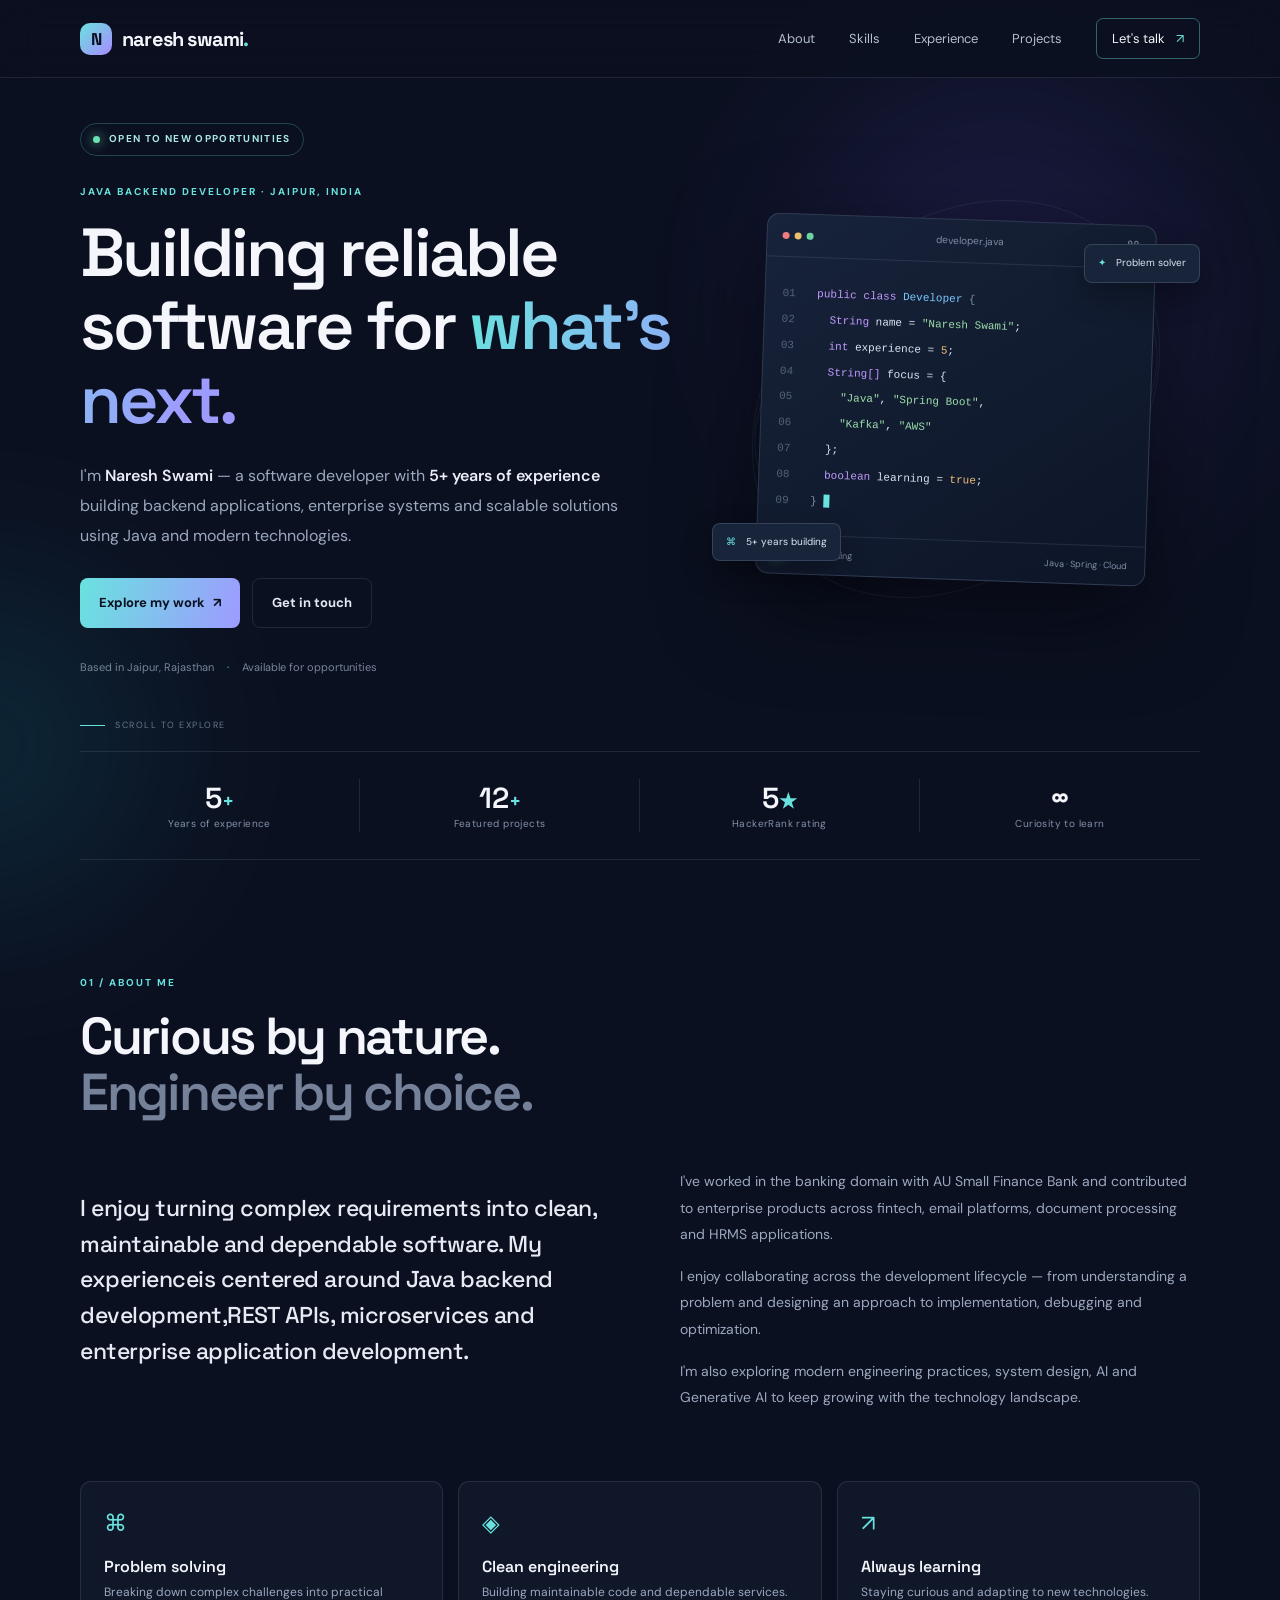
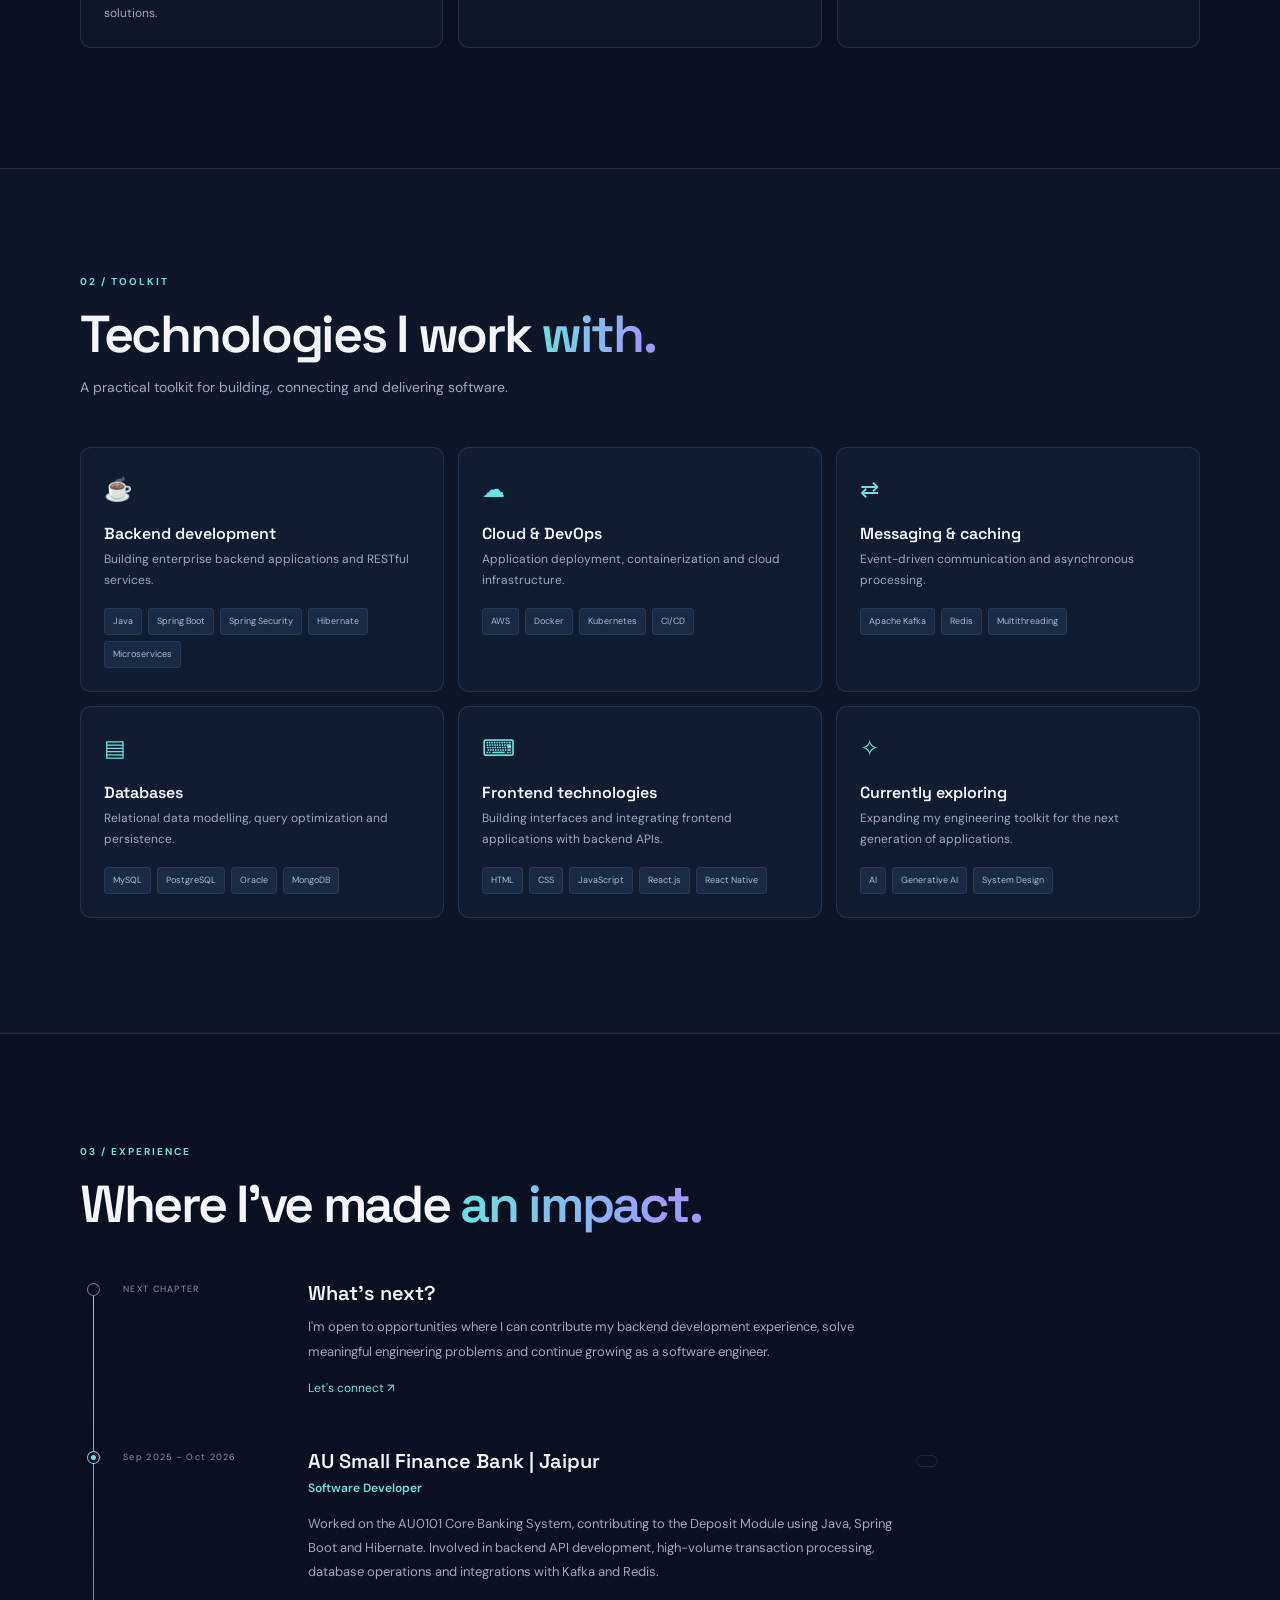
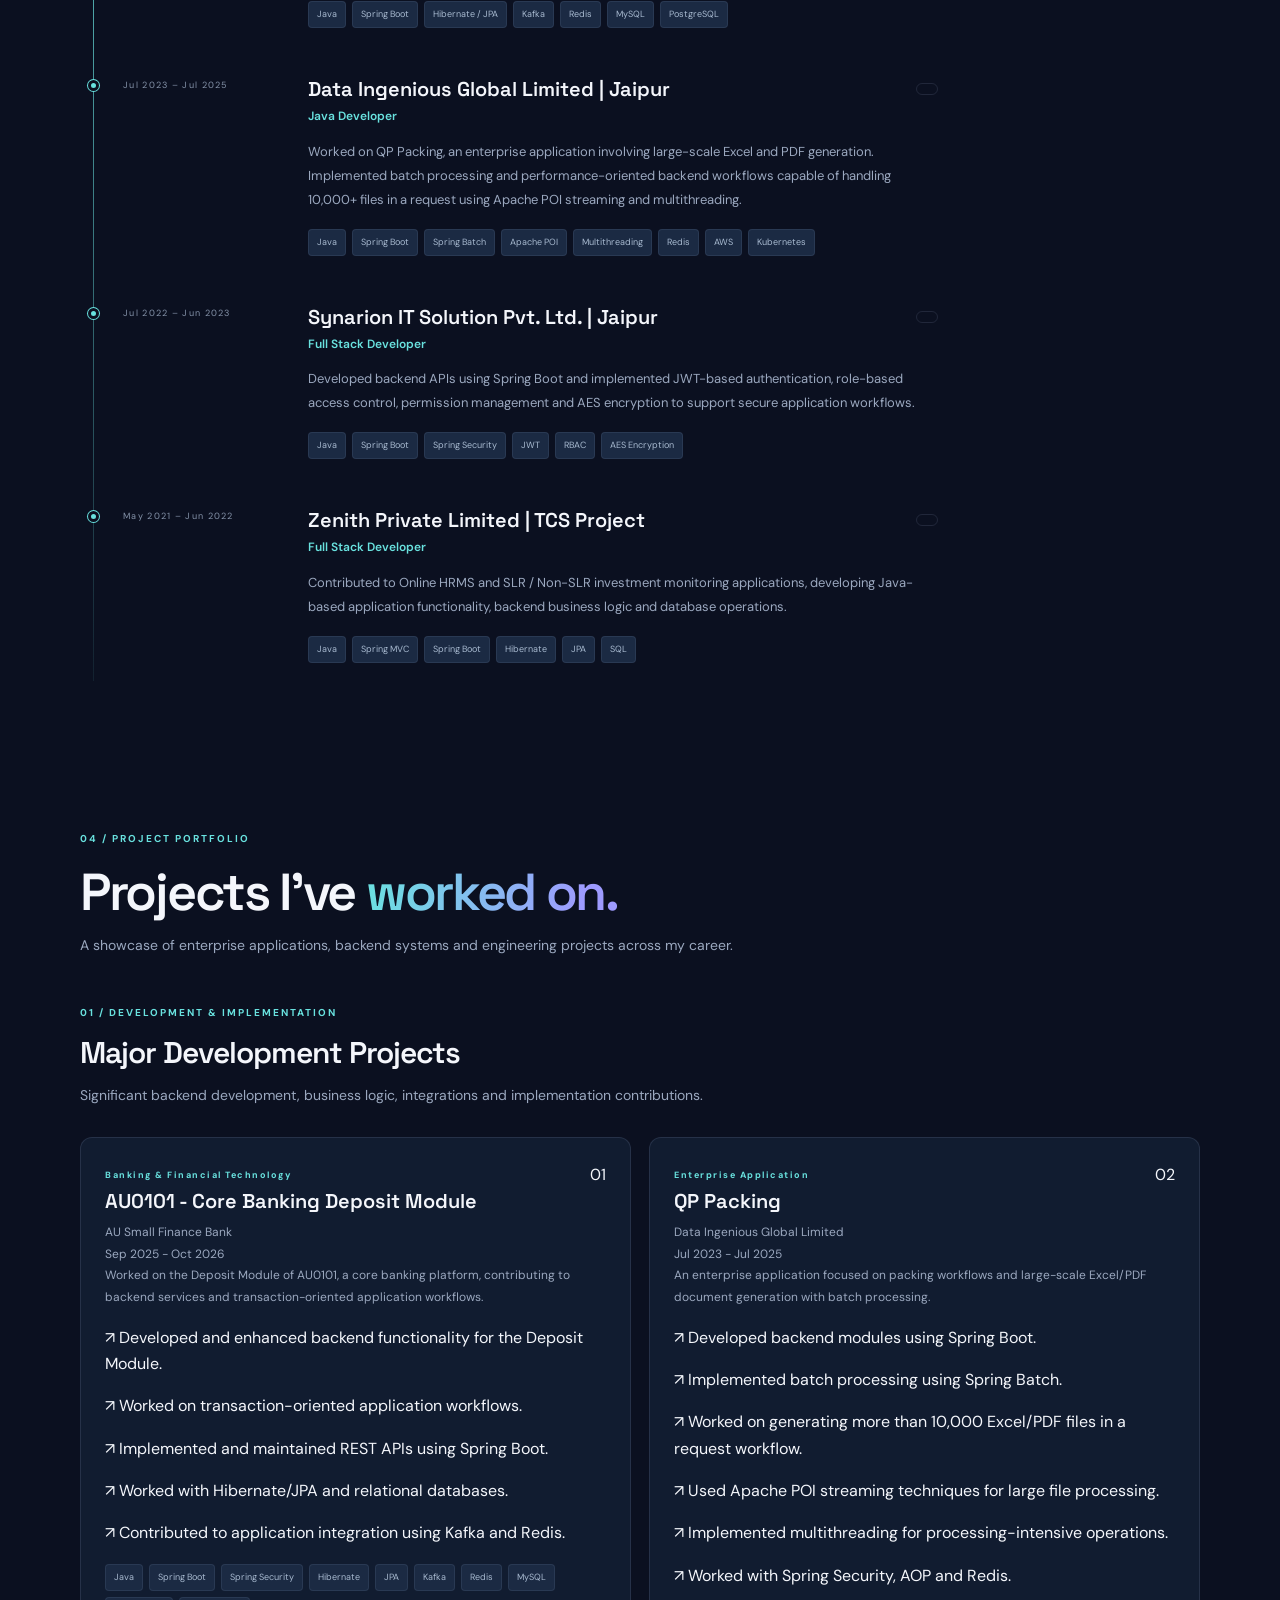
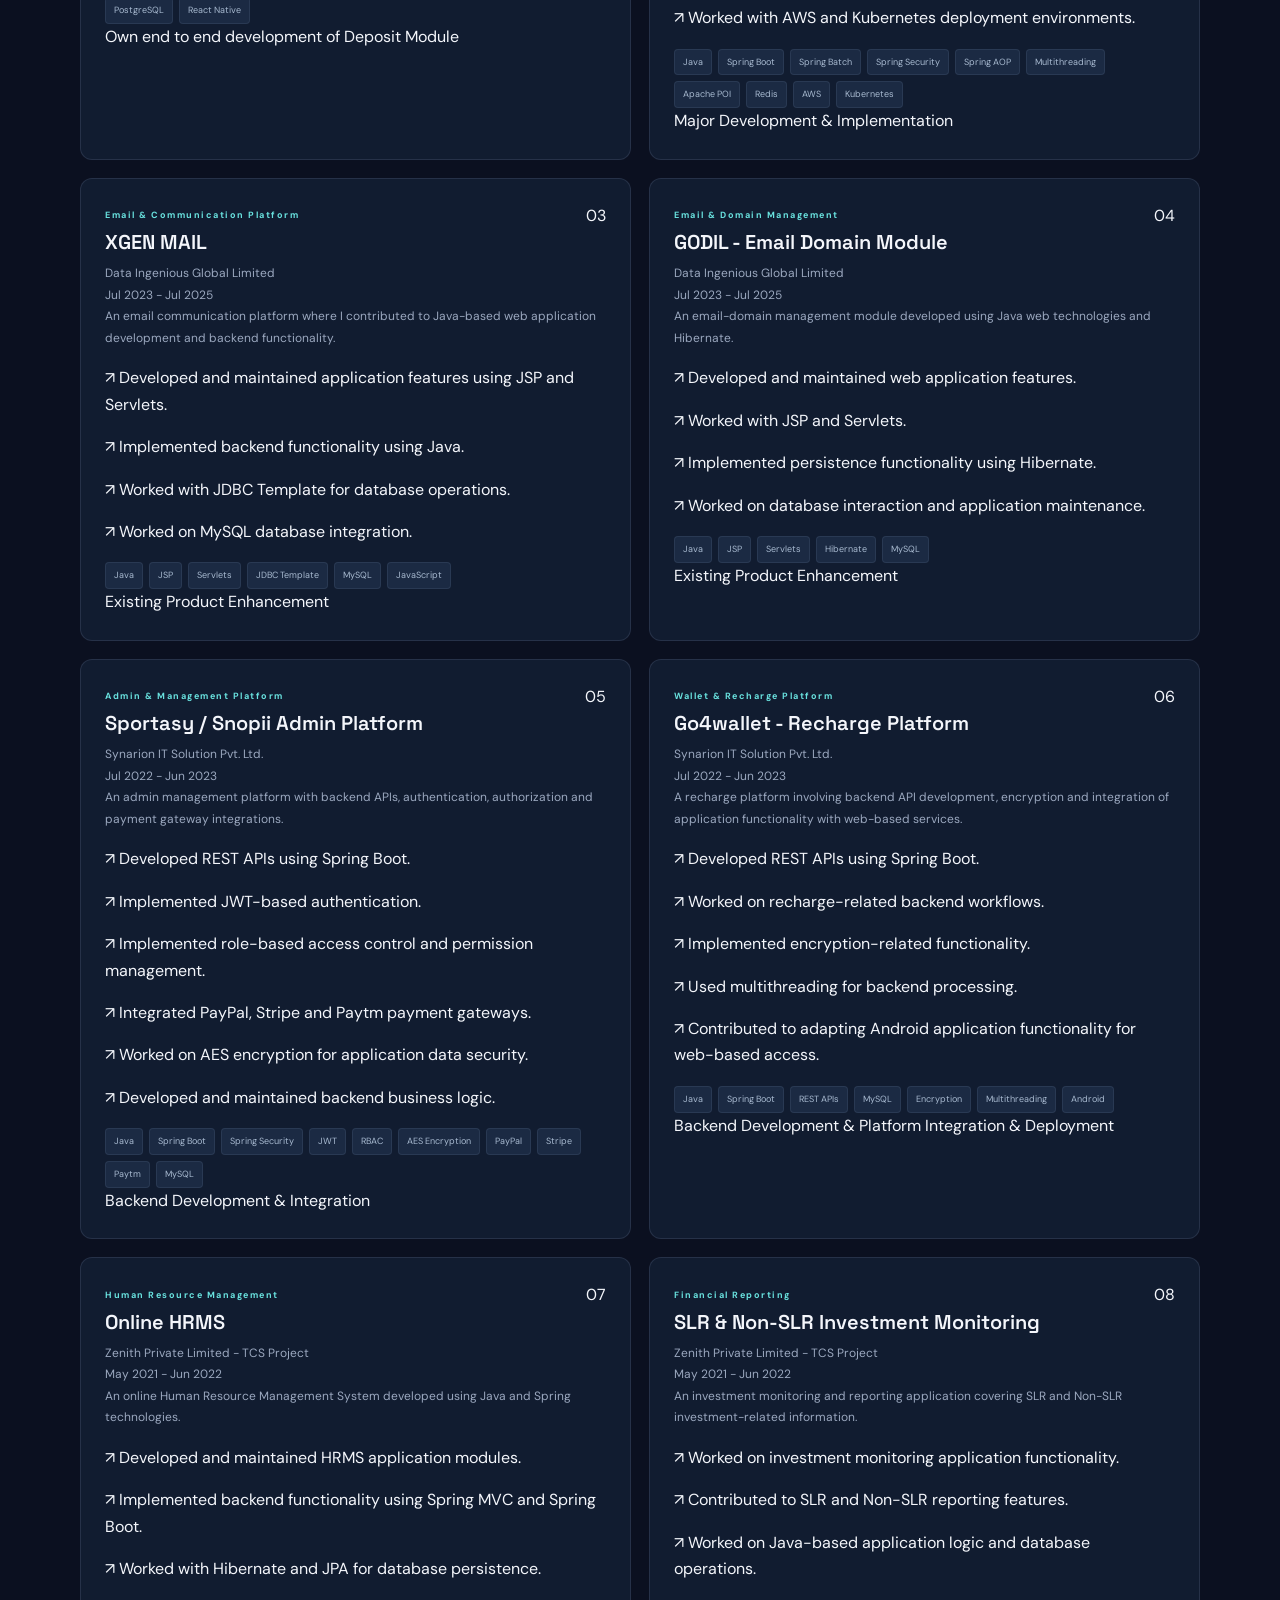
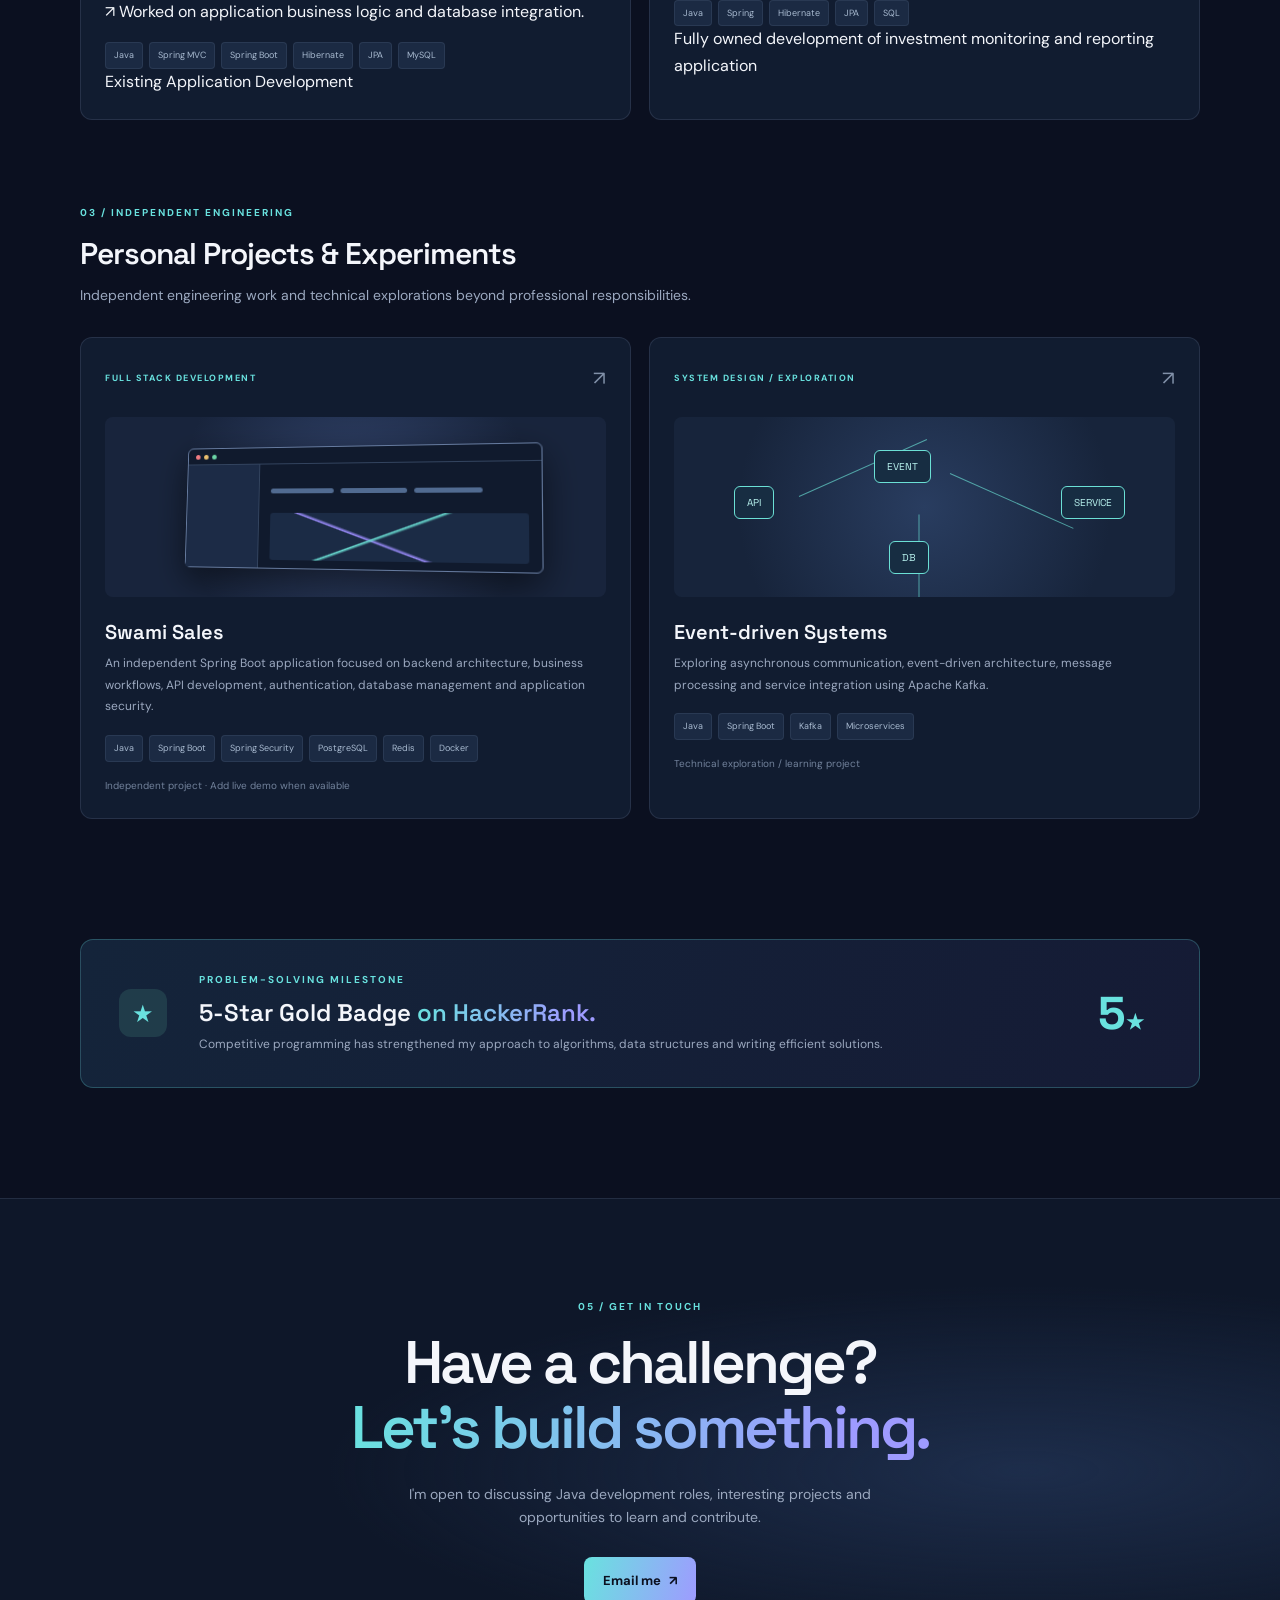
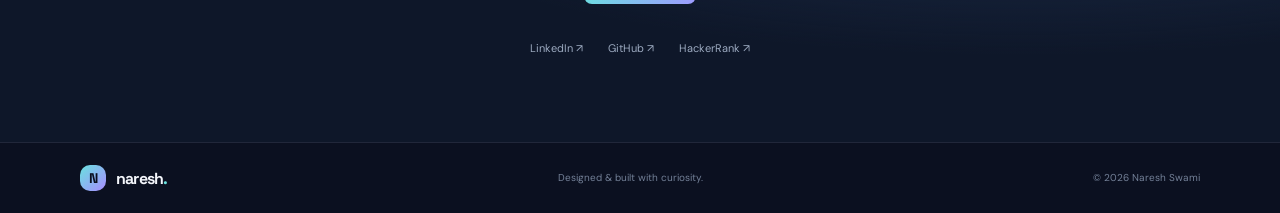
==== commit 194948f4: "about dynamic" ====
--- a/index.html
+++ b/index.html
@@ -249,43 +249,7 @@
                 </h2>
             </div>
 
-            <div class="about-grid">
-
-                <div class="about-lead">
-                    <p>
-                        I enjoy turning complex requirements into clean,
-                        maintainable and dependable software. My experience
-                        is centered around Java backend development,
-                        REST APIs, microservices and enterprise
-                        application development.
-                    </p>
-                </div>
-
-                <div class="about-detail">
-
-                    <p>
-                        I've worked in the banking domain with AU Small
-                        Finance Bank and contributed to enterprise products
-                        across fintech, email platforms, document processing
-                        and HRMS applications.
-                    </p>
-
-                    <p>
-                        I enjoy collaborating across the development
-                        lifecycle — from understanding a problem and
-                        designing an approach to implementation,
-                        debugging and optimization.
-                    </p>
-
-                    <p>
-                        I'm also exploring modern engineering practices,
-                        system design, AI and Generative AI to keep
-                        growing with the technology landscape.
-                    </p>
-
-                </div>
-
-            </div>
+            <div class="about-grid" id="aboutGrid"> </div>
 
 
             <div class="principles">
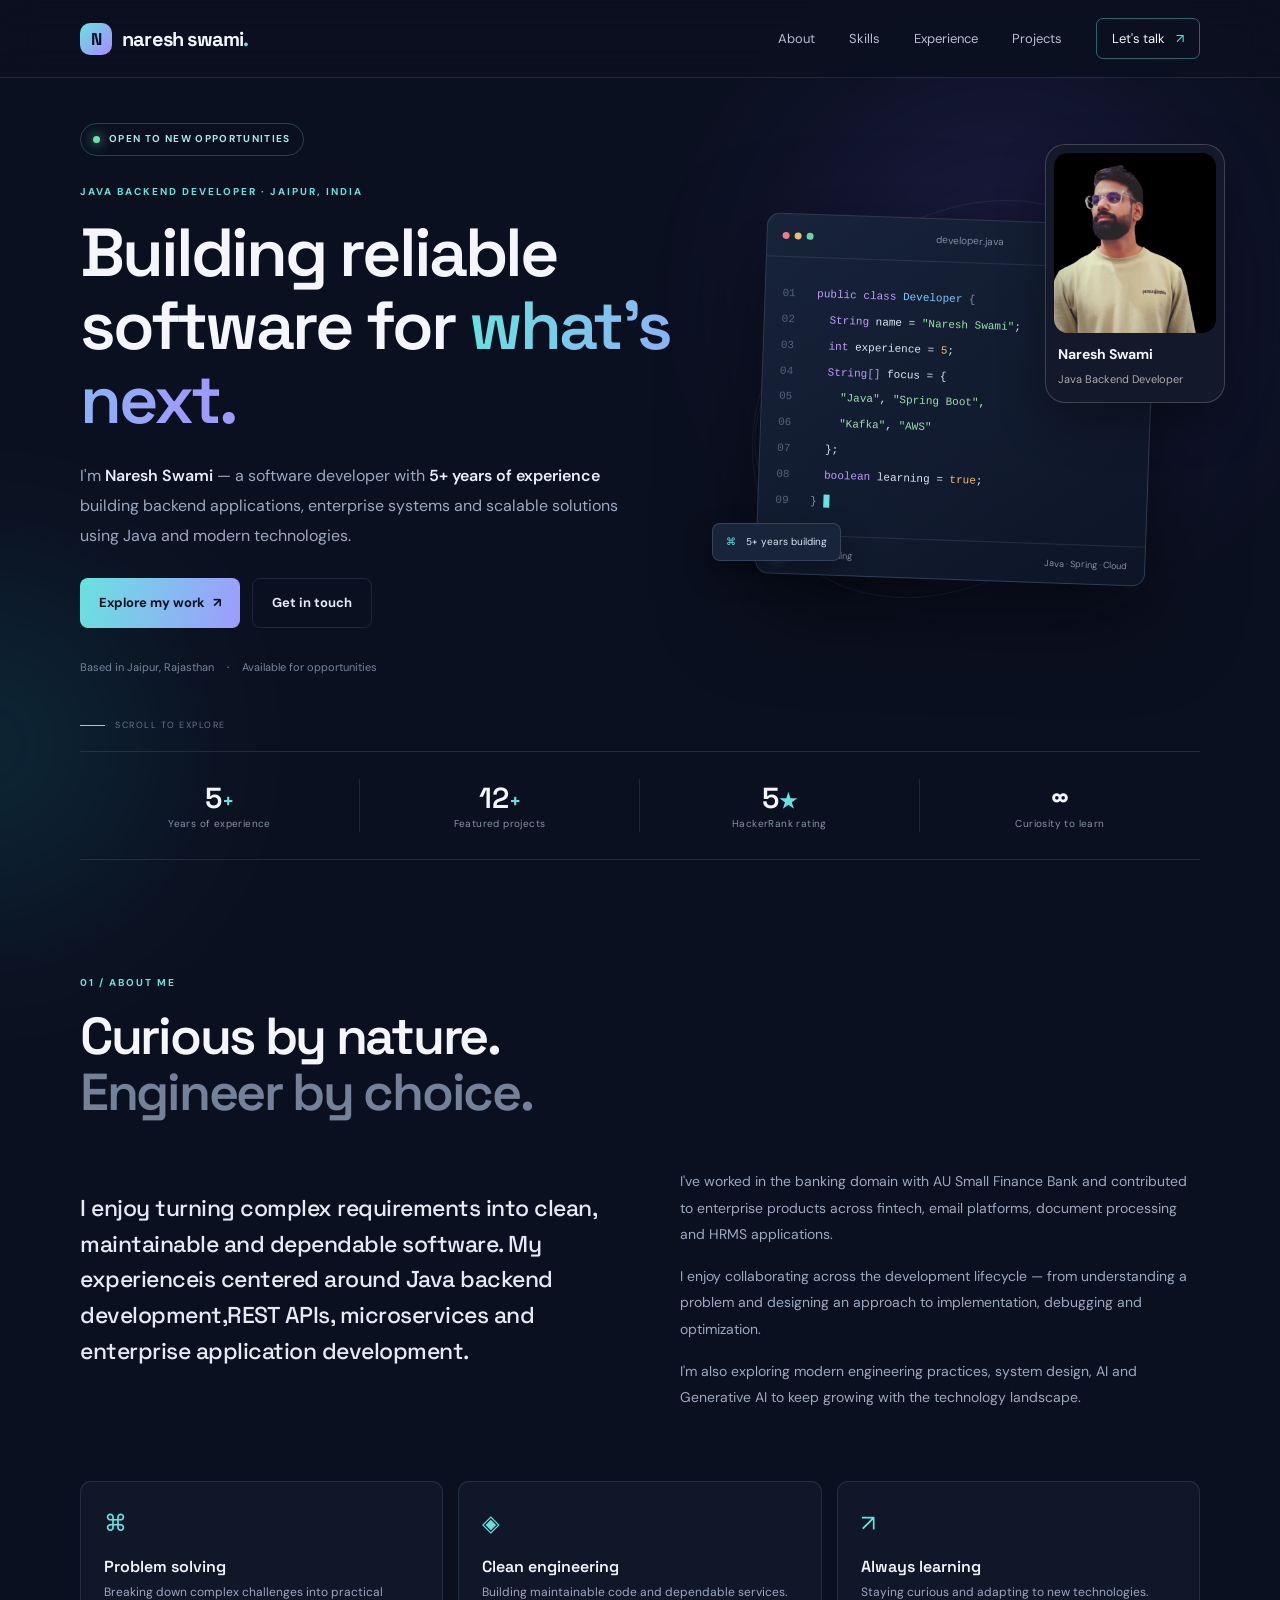
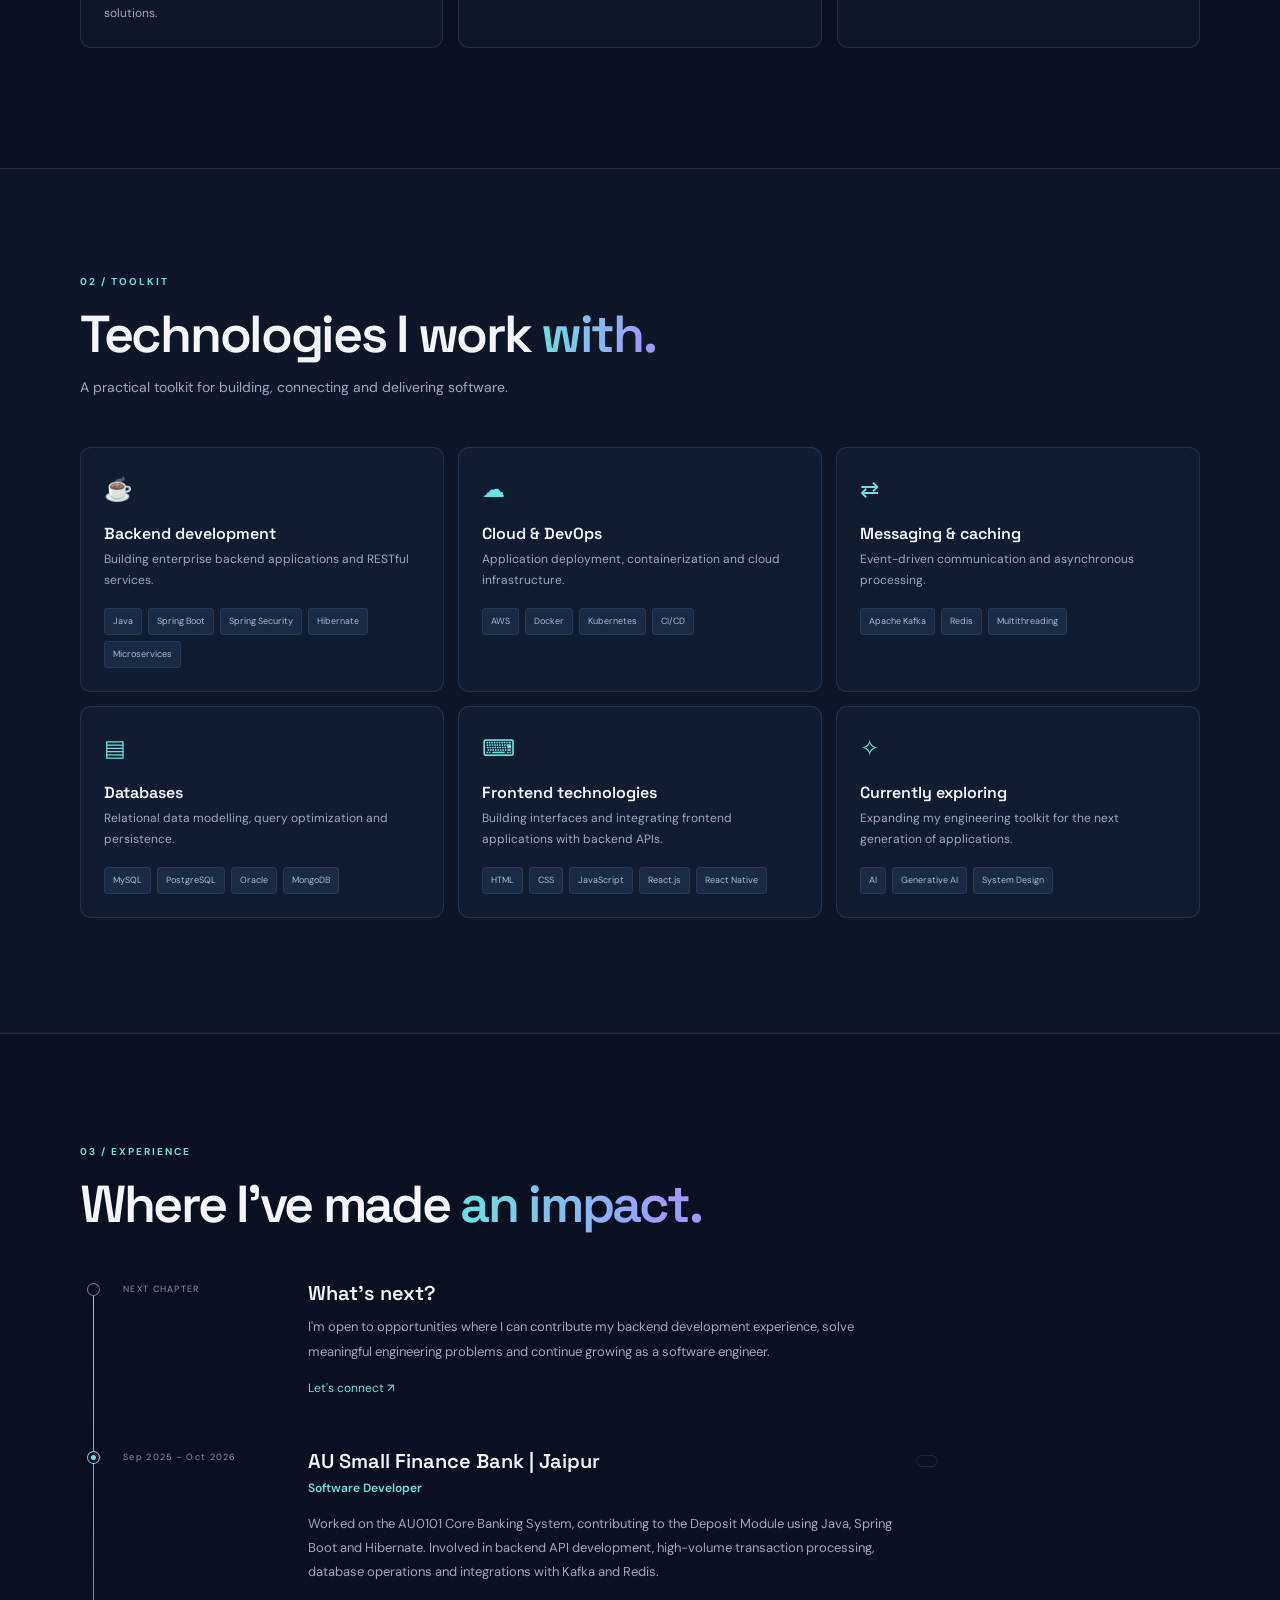
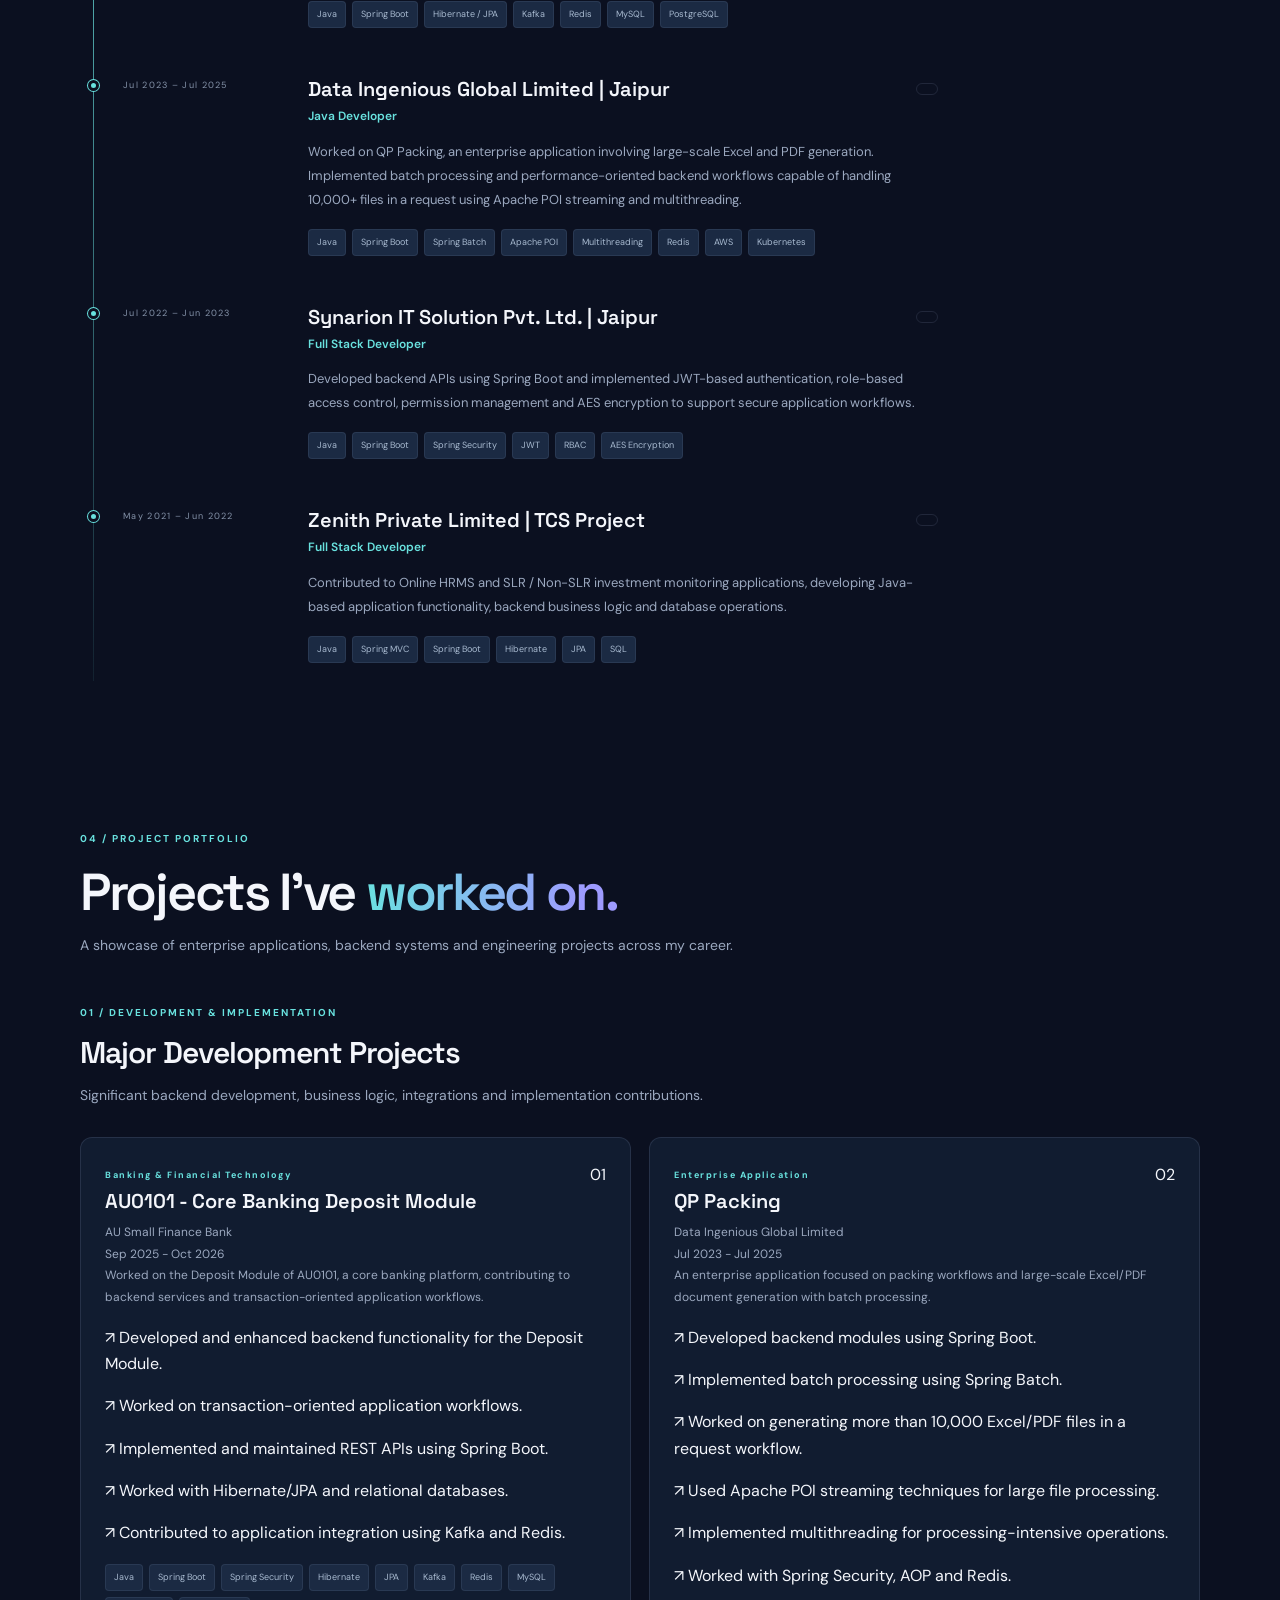
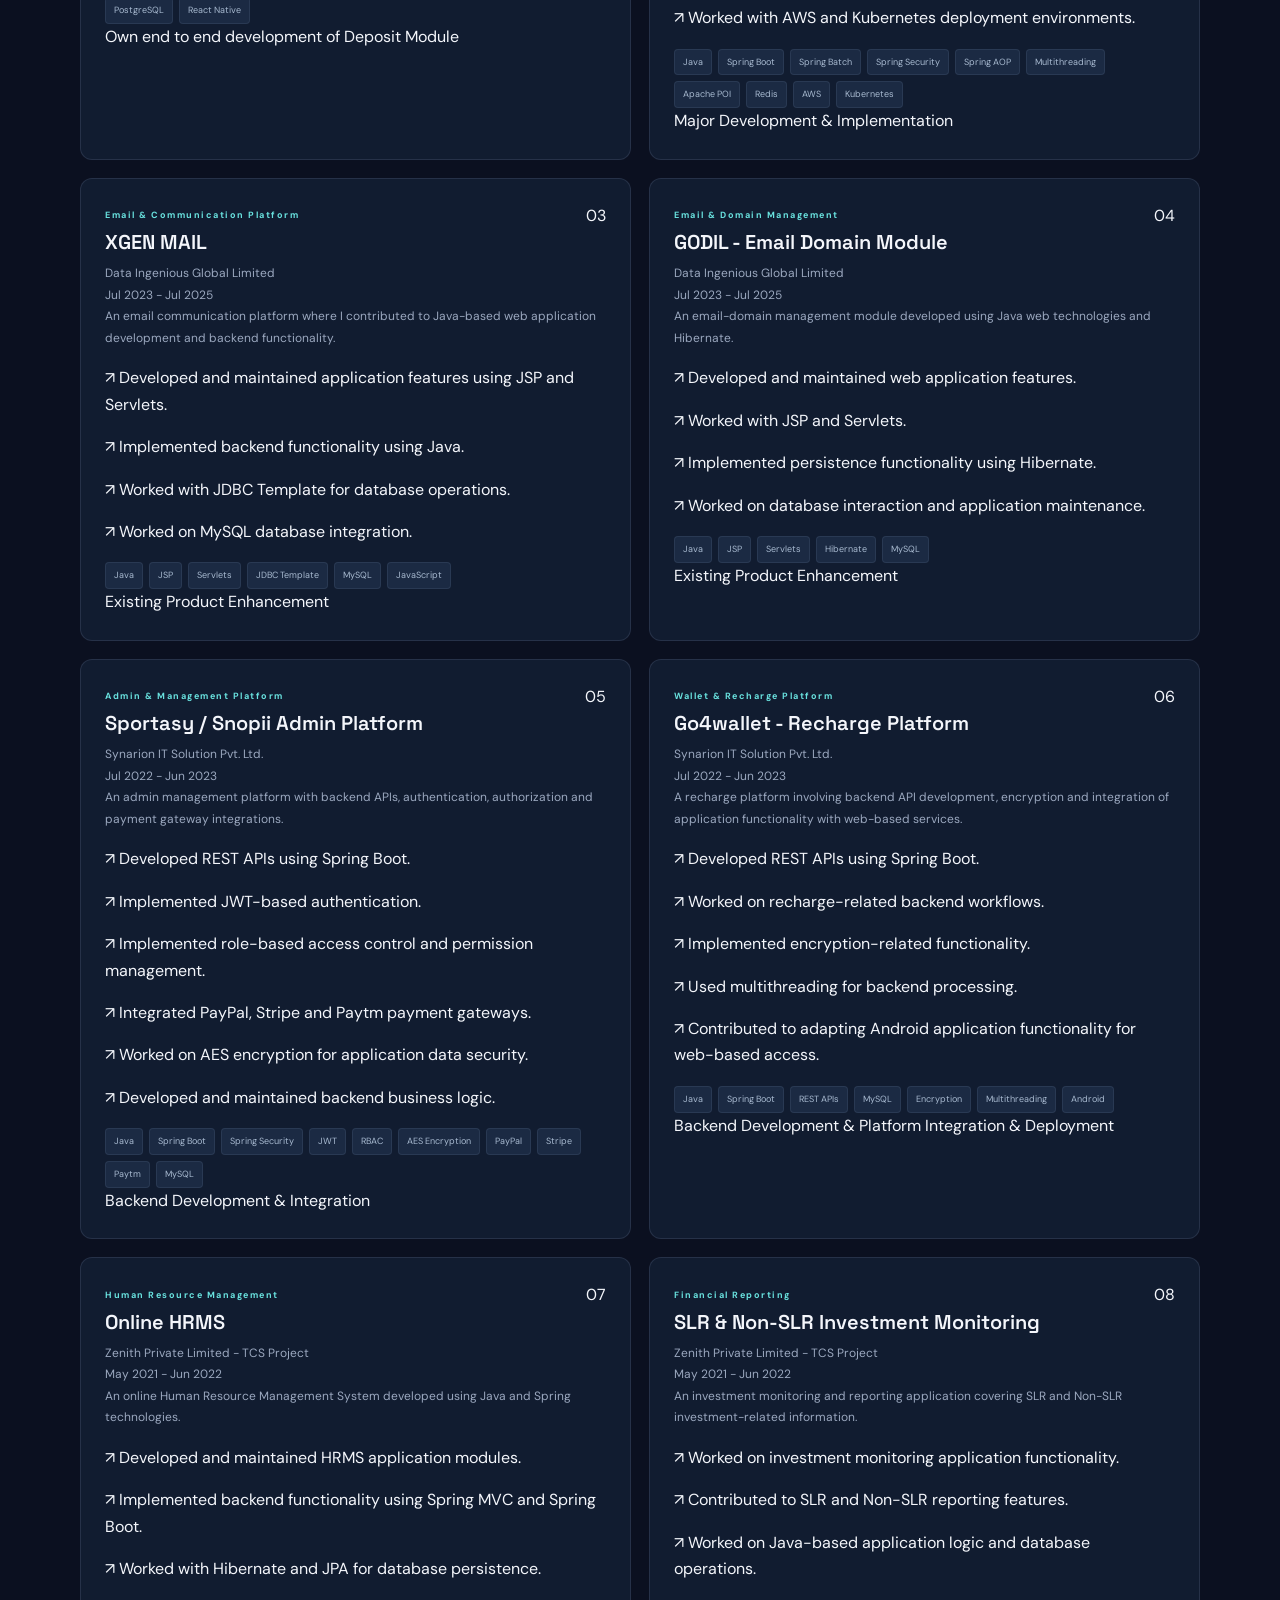
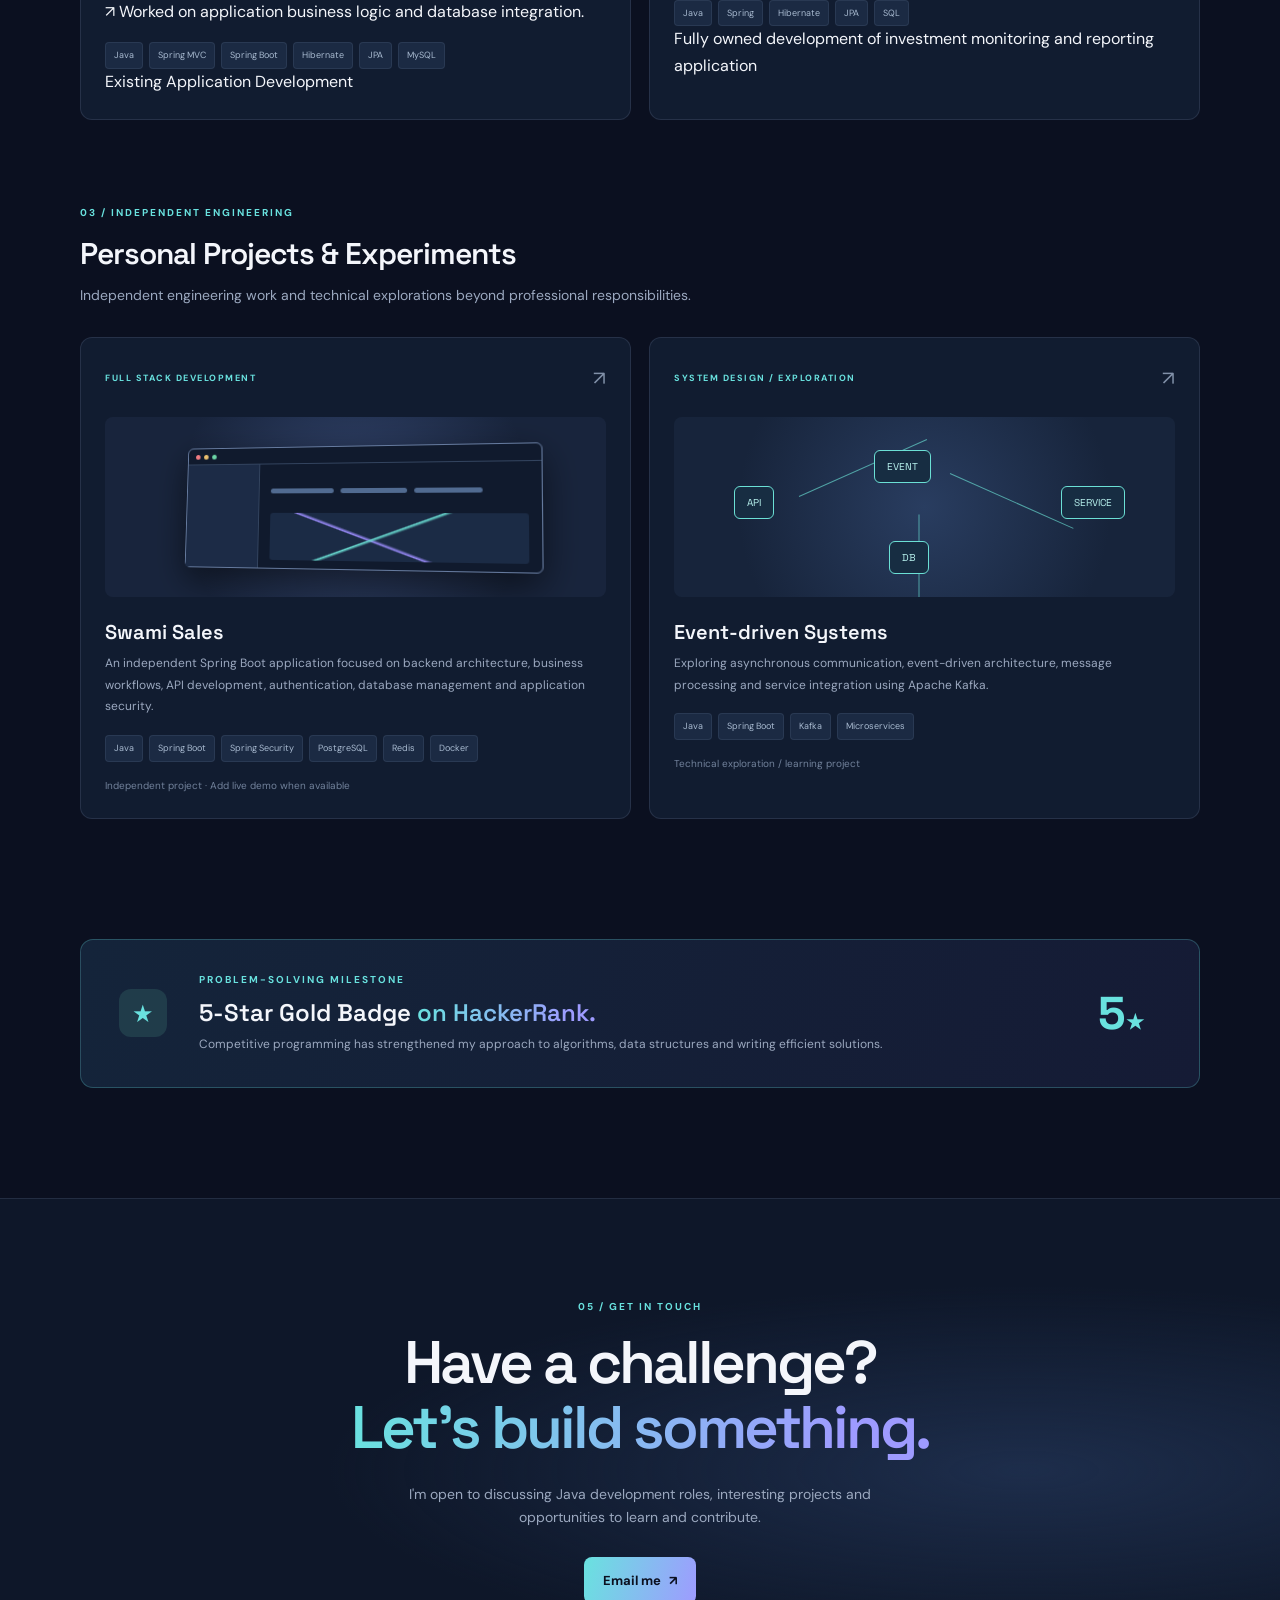
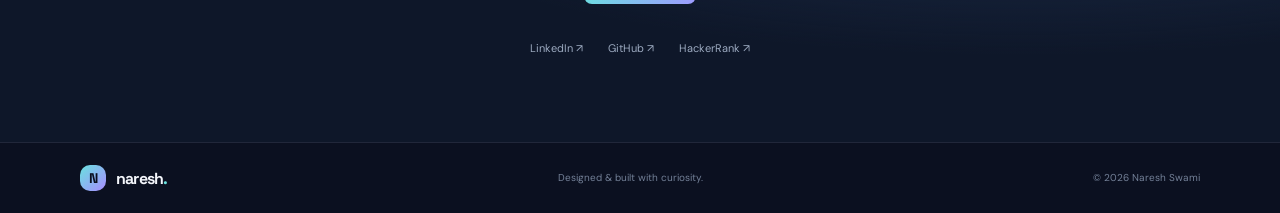
==== commit 044793c1: "updated  profile image" ====
--- a/index.html
+++ b/index.html
@@ -115,6 +115,20 @@
 
                 <div class="orbit orbit-a"></div>
                 <div class="orbit orbit-b"></div>
+
+
+                <div class="profile-photo-card">
+                    <img
+                        src="./assets/profile.jpeg"
+                        alt="Naresh Swami - Java Backend Developer"
+                        class="profile-photo"
+                    />
+                    <div class="profile-photo-info">
+                        <strong>Naresh Swami</strong>
+                        <span>Java Backend Developer</span>
+                    </div>
+                </div>
+
 
                 <div class="code-card">
 
--- a/style.css
+++ b/style.css
@@ -1,3 +1,54 @@
  :root{--bg:#0b1020;--panel:#111a2e;--panel2:#131e34;--text:#f4f6fb;--muted:#9ba8bf;--line:rgba(177,195,226,.13);--cyan:#69e2df;--violet:#a88bff;--font:'DM Sans',sans-serif;--display:'Space Grotesk',sans-serif}*{box-sizing:border-box}html{scroll-behavior:smooth;scroll-padding-top:90px}body{margin:0;background:var(--bg);color:var(--text);font-family:var(--font);line-height:1.65;overflow-x:hidden}a{color:inherit;text-decoration:none}.container{width:min(1120px,calc(100% - 48px));margin:auto}.ambient{position:absolute;z-index:-1;pointer-events:none;filter:blur(90px);opacity:.16;border-radius:50%}.ambient-one{width:430px;height:430px;background:#6752d9;top:80px;right:5%}.ambient-two{width:330px;height:330px;background:#1a9caa;top:580px;left:-180px}.site-header{height:78px;border-bottom:1px solid var(--line);position:sticky;top:0;z-index:20;background:rgba(11,16,32,.82);backdrop-filter:blur(18px)}.nav,.nav-links,.brand{display:flex;align-items:center}.nav{height:100%;justify-content:space-between}.brand{gap:10px;font:700 20px var(--display);letter-spacing:-.8px}.brand-mark{width:32px;height:32px;display:grid;place-items:center;border-radius:10px;background:linear-gradient(135deg,var(--cyan),var(--violet));color:#0b1020;font-size:17px}.brand-dot{color:var(--cyan)}.nav-links{gap:34px;color:#b5bfd0;font-size:13px}.nav-links a:hover,.social-links a:hover{color:var(--cyan)}.nav-cta{border:1px solid rgba(105,226,223,.4);padding:9px 15px;border-radius:7px;color:var(--text)}.nav-cta span,.button span{margin-left:8px;color:var(--cyan)}.menu-toggle{display:none;background:none;border:0}.hero{min-height:640px;display:grid;grid-template-columns:1.1fr .9fr;align-items:center;gap:35px;position:relative;padding-top:45px;padding-bottom:75px}.availability{display:inline-flex;align-items:center;gap:9px;padding:7px 12px;border:1px solid rgba(105,226,223,.25);border-radius:50px;color:#a9e8e5;font-size:10px;letter-spacing:1.35px;font-weight:700;margin-bottom:28px}.pulse,.code-footer b{width:7px;height:7px;border-radius:50%;background:#6be1b1;box-shadow:0 0 12px #6be1b1}.eyebrow{font-size:10px;letter-spacing:2px;color:var(--cyan);font-weight:700;margin:0 0 16px}.hero h1,.section-heading h2,.contact-inner h2{font:600 clamp(42px,5.4vw,68px)/1.08 var(--display);letter-spacing:-3px;margin:0}.gradient-text{background:linear-gradient(100deg,var(--cyan),#9e9bff 85%);-webkit-background-clip:text;background-clip:text;color:transparent}.hero-intro{max-width:560px;color:var(--muted);font-size:16px;line-height:1.85;margin:25px 0 28px}.hero-intro strong{color:#e8edf7;font-weight:600}.hero-actions{display:flex;gap:12px;flex-wrap:wrap}.button{display:inline-flex;align-items:center;justify-content:center;padding:13px 19px;border-radius:8px;font-size:13px;font-weight:700;transition:.2s}.button-primary{background:linear-gradient(105deg,#69e2df,#9e9bff);color:#0b1020}.button-primary span{color:#0b1020}.button-primary:hover{transform:translateY(-3px);box-shadow:0 10px 28px #69e2df30}.button-ghost{border:1px solid var(--line);color:#e3e9f4}.button-ghost:hover{border-color:var(--cyan)}.hero-meta{margin-top:30px;color:#77849b;font-size:11px}.meta-separator{padding:0 10px;color:var(--cyan)}.hero-visual{min-height:420px;display:grid;place-items:center;position:relative}.orbit{position:absolute;border:1px solid rgba(133,154,198,.12);border-radius:50%;transform:rotate(-22deg)}.orbit-a{width:420px;height:280px}.orbit-b{width:350px;height:450px;transform:rotate(48deg)}.code-card{position:relative;width:min(390px,100%);border:1px solid rgba(164,185,220,.2);border-radius:13px;background:linear-gradient(145deg,#17233a,#0d1527);box-shadow:0 28px 90px #0008;transform:rotate(2deg);z-index:2}.code-top{height:43px;border-bottom:1px solid var(--line);display:flex;align-items:center;justify-content:space-between;padding:0 15px;color:#7f8ba3;font-size:10px}.window-dots{display:flex;gap:5px}.window-dots i,.mini-bar i{width:7px;height:7px;border-radius:50%;background:#f07b82}.window-dots i:nth-child(2),.mini-bar i:nth-child(2){background:#eabf6e}.window-dots i:nth-child(3),.mini-bar i:nth-child(3){background:#6bd4a5}.code-lock{font-size:14px}.code-content{padding:24px 17px 20px;font:11px/2.35 ui-monospace,SFMono-Regular,Menlo,monospace;color:#dce5f5;white-space:nowrap}.line-no{display:inline-block;width:28px;color:#53617b}.code-purple{color:#c39aff}.code-blue{color:#7cc9ff}.code-green{color:#9cdda9}.code-orange{color:#f2bd78}.code-muted{color:#7e8ca6}.code-footer{border-top:1px solid var(--line);padding:12px 17px;display:flex;justify-content:space-between;color:#8290a8;font-size:9px}.code-footer span:first-child{display:flex;align-items:center;gap:7px}.cursor{display:inline-block;width:6px;height:13px;background:var(--cyan);vertical-align:middle;animation:blink 1s infinite}@keyframes blink{50%{opacity:0}}.float-chip{position:absolute;z-index:3;background:#18243a;border:1px solid rgba(164,185,220,.2);padding:10px 13px;border-radius:8px;font-size:10px;color:#dce5f5;box-shadow:0 12px 30px #0005}.float-chip span{color:var(--cyan);margin-right:7px}.chip-top{top:55px;right:0}.chip-bottom{bottom:48px;left:0}.scroll-cue{position:absolute;bottom:18px;left:0;display:flex;align-items:center;gap:10px;color:#68758c;font-size:9px;letter-spacing:1.5px}.scroll-cue span{width:25px;height:1px;background:var(--cyan)}.quick-stats{border-top:1px solid var(--line);border-bottom:1px solid var(--line);display:grid;grid-template-columns:repeat(4,1fr);padding:27px 0;margin-bottom:115px}.stat{display:flex;flex-direction:column;align-items:center;border-right:1px solid var(--line)}.stat:last-child{border:0}.stat strong{font:600 29px var(--display)}.stat strong span{color:var(--cyan);font-size:20px}.stat small{color:#8491a8;font-size:10px;letter-spacing:.4px}.section{padding:0 0 120px}.section-heading{margin-bottom:48px}.section-heading h2{font-size:clamp(36px,4.3vw,52px);letter-spacing:-2.3px}.muted-heading{color:#748199}.about-grid{display:grid;grid-template-columns:1fr 1fr;gap:80px}.about-lead{font:500 23px/1.55 var(--display);color:#e5eaf3;letter-spacing:-.5px}.about-detail{color:var(--muted);font-size:14px;line-height:1.9}.about-detail p{margin:0 0 15px}.principles{display:grid;grid-template-columns:repeat(3,1fr);gap:15px;margin-top:55px}.principles>div,.skill-card{border:1px solid var(--line);background:rgba(18,28,48,.62);border-radius:11px;padding:23px}.principle-icon,.skill-icon{color:var(--cyan);font-size:23px}.principles h3,.skill-card h3{font:600 16px var(--display);margin:13px 0 5px}.principles p,.skill-card p{color:var(--muted);font-size:12px;margin:0;line-height:1.75}.section-alt{background:#0e1628;border-top:1px solid var(--line);border-bottom:1px solid var(--line);padding:105px 0 115px;margin-bottom:110px}.section-subtitle{color:var(--muted);font-size:14px;margin:14px 0 0}.skill-grid{display:grid;grid-template-columns:repeat(3,1fr);gap:14px}.skill-card{background:#111c30;transition:.25s}.skill-card:hover,.project-card:hover{transform:translateY(-4px);border-color:rgba(105,226,223,.35)}.skill-card h3{margin-top:14px}.tags{display:flex;flex-wrap:wrap;gap:6px;margin-top:17px}.tags span{font-size:9px;color:#a8bad0;background:#1b2a43;border:1px solid rgba(164,185,220,.1);padding:5px 8px;border-radius:4px}.timeline{position:relative;max-width:850px;margin-left:8px}.timeline-line{position:absolute;left:5px;top:8px;bottom:30px;width:1px;background:linear-gradient(var(--cyan),rgba(105,226,223,.08))}.timeline-item{position:relative;display:grid;grid-template-columns:150px 1fr;gap:35px;padding:0 0 48px 35px}.timeline-dot{position:absolute;left:0;top:4px;width:11px;height:11px;background:var(--cyan);border:3px solid #0b1020;border-radius:50%;box-shadow:0 0 0 1px var(--cyan)}.dot-outline{background:var(--bg);box-shadow:0 0 0 1px #75829a}.timeline-date{font-size:9px;letter-spacing:1.3px;color:#8593a9;padding-top:2px}.timeline-title{display:flex;justify-content:space-between;align-items:center;gap:15px}.timeline-content h3{font:600 20px var(--display);margin:0}.timeline-content h4{color:var(--cyan);font-size:12px;font-weight:600;margin:5px 0 13px}.timeline-content p{max-width:610px;color:var(--muted);font-size:13px;line-height:1.85;margin:0}.work-type{font-size:9px;color:#aebbd0;border:1px solid var(--line);border-radius:30px;padding:5px 10px}.next-role h3{margin-bottom:9px}.text-link{display:inline-block;color:var(--cyan);font-size:12px;margin-top:15px}.project-grid{display:grid;grid-template-columns:1fr 1fr;gap:18px}.project-card{border:1px solid var(--line);background:#111c30;border-radius:12px;padding:24px;transition:.25s}.project-top{display:flex;justify-content:space-between;align-items:center}.project-type{font-size:9px;letter-spacing:1.5px;color:var(--cyan);font-weight:700}.project-arrow{font-size:20px;color:#8190a8}.project-art{height:180px;margin:22px 0;border-radius:8px;background:radial-gradient(circle at 50% 45%,#31436b,#18243c 65%);display:grid;place-items:center;overflow:hidden}.mini-window{width:72%;height:125px;border:1px solid #667b9f;border-radius:6px;background:#101a2d;box-shadow:0 12px 35px #0008;transform:perspective(600px) rotateY(-10deg) rotateX(4deg)}.mini-bar{height:17px;border-bottom:1px solid #33445f;display:flex;gap:4px;align-items:center;padding-left:8px}.mini-bar i{width:5px;height:5px}.mini-layout{display:flex;height:calc(100% - 17px)}.mini-sidebar{width:22%;background:#1c2b46;border-right:1px solid #33445f}.mini-main{padding:12px;flex:1}.mini-main b{display:inline-block;width:26%;height:5px;border-radius:3px;background:#516b91;margin-right:7px}.mini-chart{height:48px;margin-top:12px;border-radius:3px;background:linear-gradient(160deg,transparent 45%,#6be0d5 46%,transparent 48%),linear-gradient(20deg,transparent 40%,#9a8bfa 41%,transparent 43%),#1b2b45}.kafka-art{position:relative;background:radial-gradient(circle,#293d60,#17243b 70%)}.node{position:absolute;z-index:2;border:1px solid #6be0d5;background:#172d42;border-radius:6px;padding:9px 12px;color:#b7f1ed;font:10px var(--display)}.n1{left:12%;top:38%}.n2{left:40%;top:18%}.n3{right:10%;top:38%}.n4{left:43%;bottom:13%}.connector{position:absolute;height:1px;background:#6be0d5;opacity:.65;transform-origin:left}.c1{width:28%;left:25%;top:44%;transform:rotate(-24deg)}.c2{width:27%;left:55%;top:31%;transform:rotate(24deg)}.c3{width:30%;left:49%;top:54%;transform:rotate(90deg)}.project-card h3{font:600 20px var(--display);margin:0 0 8px}.project-card>p{font-size:12px;color:var(--muted);line-height:1.8;margin:0}.project-note{display:block;color:#72829b;font-size:10px;margin-top:16px}.recognition{padding-bottom:110px}.recognition-card{border:1px solid rgba(105,226,223,.25);background:linear-gradient(110deg,#14243a,#151b35);border-radius:13px;padding:32px 38px;display:grid;grid-template-columns:55px 1fr 80px;align-items:center;gap:25px}.recognition-icon{width:48px;height:48px;border-radius:12px;background:#203c4a;display:grid;place-items:center;color:var(--cyan);font-size:24px}.recognition-card .eyebrow{margin-bottom:8px}.recognition-card h2{font:600 24px var(--display);margin:0 0 7px}.recognition-card p:last-child{color:var(--muted);font-size:12px;margin:0}.recognition-mark{font:700 46px var(--display);color:var(--cyan);text-align:center}.recognition-mark span{font-size:20px}.contact-section{padding:100px 0 85px;background:radial-gradient(ellipse at 80% 50%,#1d2d4b 0,transparent 48%),#0e1729;border-top:1px solid var(--line)}.contact-inner{text-align:center}.contact-inner h2{font-size:clamp(42px,5vw,60px)}.contact-copy{color:var(--muted);font-size:14px;max-width:500px;margin:22px auto 28px}.social-links{display:flex;justify-content:center;gap:25px;margin-top:35px;color:#9caac0;font-size:11px}.footer{border-top:1px solid var(--line);padding:22px 0}.footer-inner{display:flex;align-items:center;justify-content:space-between;color:#748198;font-size:10px}.footer .brand{color:var(--text);font-size:16px}.footer .brand-mark{width:26px;height:26px;font-size:14px}.back-top{position:fixed;right:24px;bottom:24px;width:38px;height:38px;border:1px solid var(--line);border-radius:9px;background:#17243a;color:var(--cyan);font-size:18px;opacity:0;pointer-events:none;transition:.2s;cursor:pointer}.back-top.visible{opacity:1;pointer-events:auto}
 @media(max-width:850px){.hero{grid-template-columns:1fr;min-height:auto;padding-top:85px;padding-bottom:100px}.hero-visual{min-height:390px;margin-top:10px}.scroll-cue{bottom:25px}.about-grid{gap:35px}.skill-grid{grid-template-columns:repeat(2,1fr)}.nav-links{gap:20px}.chip-top{right:8%}.chip-bottom{left:8%}}
 @media(max-width:620px){.container{width:min(100% - 34px,1120px)}.site-header{height:68px}.menu-toggle{display:flex;flex-direction:column;gap:5px;padding:8px}.menu-toggle span{width:22px;height:2px;background:#e8eef8;border-radius:2px}.nav-links{display:none;position:absolute;top:67px;left:0;right:0;background:#101a2e;padding:22px;flex-direction:column;align-items:stretch;border-bottom:1px solid var(--line)}.nav-links.open{display:flex}.nav-cta{text-align:center}.hero{padding-top:65px;gap:5px}.hero h1{font-size:46px;letter-spacing:-2.5px}.hero-intro{font-size:14px}.hero-visual{min-height:350px}.code-card{width:95%;}.code-content{font-size:9px;padding:17px 10px}.orbit-a{width:300px;height:220px}.orbit-b{width:270px;height:360px}.chip-top{right:-4px;top:28px}.chip-bottom{left:-4px;bottom:30px}.quick-stats{grid-template-columns:repeat(2,1fr);row-gap:20px;margin-bottom:85px}.stat:nth-child(2){border:0}.stat strong{font-size:25px}.section{padding-bottom:85px}.section-heading{margin-bottom:32px}.section-heading h2{font-size:39px}.about-grid{grid-template-columns:1fr;gap:12px}.about-lead{font-size:20px}.principles{grid-template-columns:1fr;margin-top:30px}.principles>div{padding:18px}.section-alt{padding:80px 0;margin-bottom:80px}.skill-grid{grid-template-columns:1fr}.timeline-item{grid-template-columns:1fr;gap:8px;padding-left:28px}.timeline-title{align-items:flex-start;flex-direction:column;gap:5px}.project-grid{grid-template-columns:1fr}.recognition{padding-bottom:80px}.recognition-card{grid-template-columns:45px 1fr;padding:22px;gap:15px}.recognition-icon{width:40px;height:40px}.recognition-card h2{font-size:19px}.recognition-mark{display:none}.contact-section{padding:80px 0 65px}.contact-inner h2{font-size:43px;letter-spacing:-2px}.social-links{gap:16px;flex-wrap:wrap}.footer-inner{gap:13px;flex-wrap:wrap}.footer-inner>span:nth-child(2){display:none}}
+
+.profile-photo-card {
+  position: absolute;
+  top: -45px;
+  right: -25px;
+  z-index: 5;
+  width: 180px;
+  padding: 8px;
+  border: 1px solid rgba(255,255,255,0.18);
+  border-radius: 20px;
+  background: rgba(20,25,43,0.96);
+  backdrop-filter: blur(12px);
+  box-shadow: 0 18px 45px rgba(0,0,0,0.35);
+}
+
+.profile-photo {
+  display: block;
+  width: 100%;
+  height: 180px;
+  object-fit: cover;
+  object-position: center top;
+  border-radius: 14px;
+}
+
+.profile-photo-info {
+  display: flex;
+  flex-direction: column;
+  gap: 4px;
+  padding: 10px 4px 5px;
+}
+
+.profile-photo-info strong {
+  font-size: 14px;
+}
+
+.profile-photo-info span {
+  font-size: 11px;
+  color: var(--text-muted, #aaa);
+}
+
+@media (max-width: 768px) {
+  .profile-photo-card {
+    width: 130px;
+    top: -30px;
+    right: 0;
+  }
+
+  .profile-photo {
+    height: 130px;
+  }
+}
